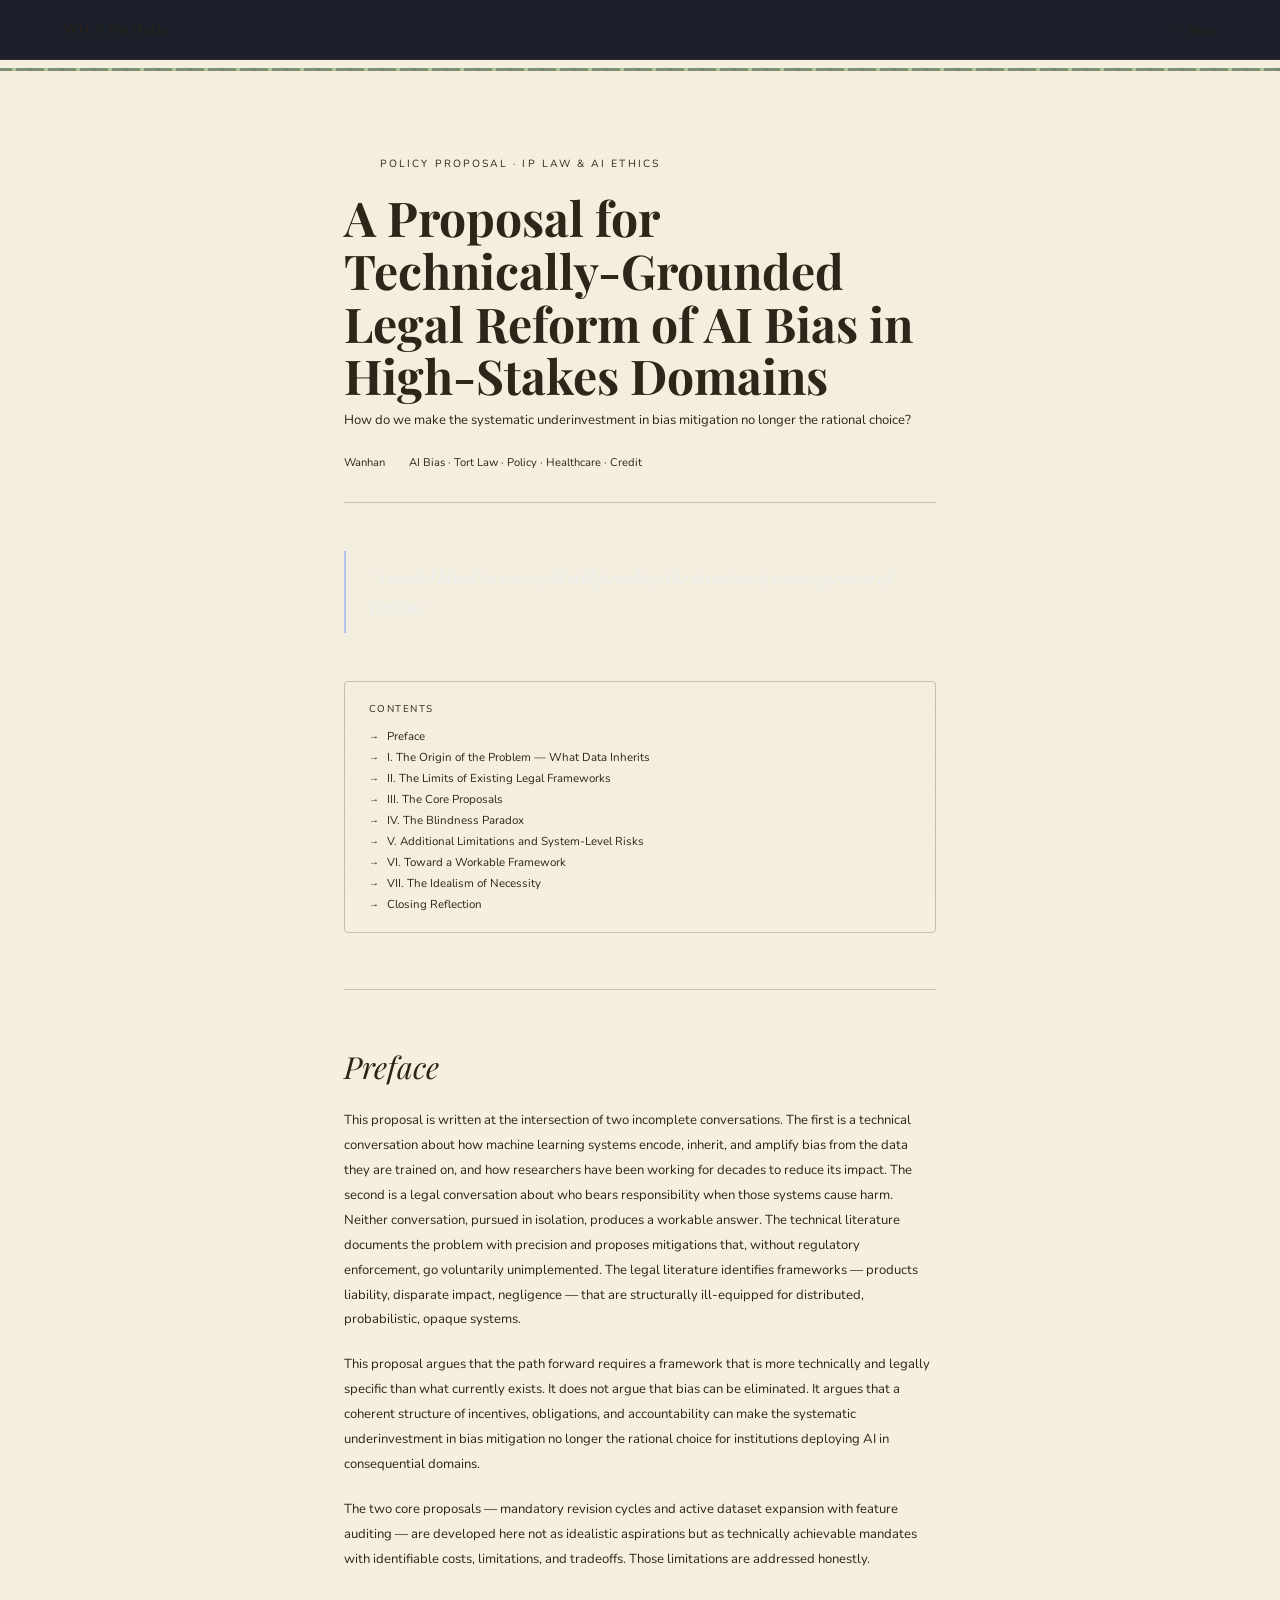
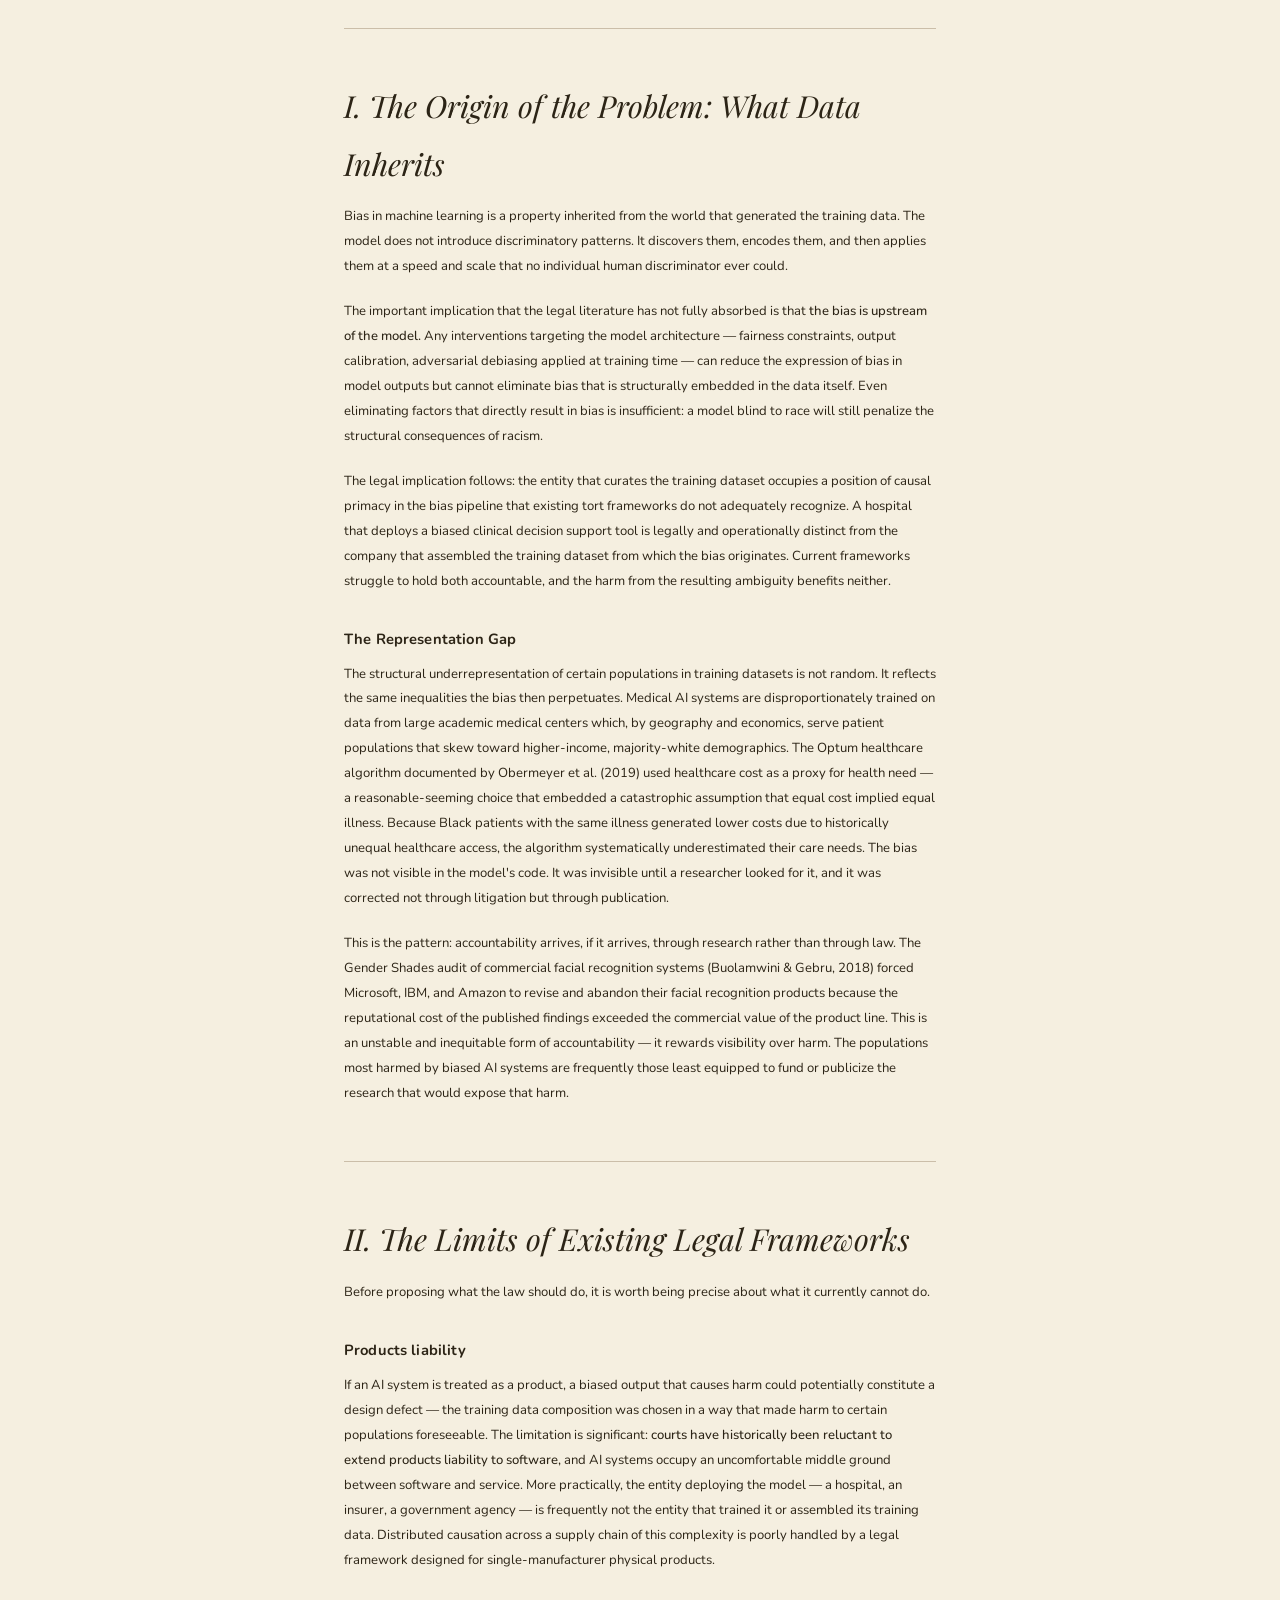
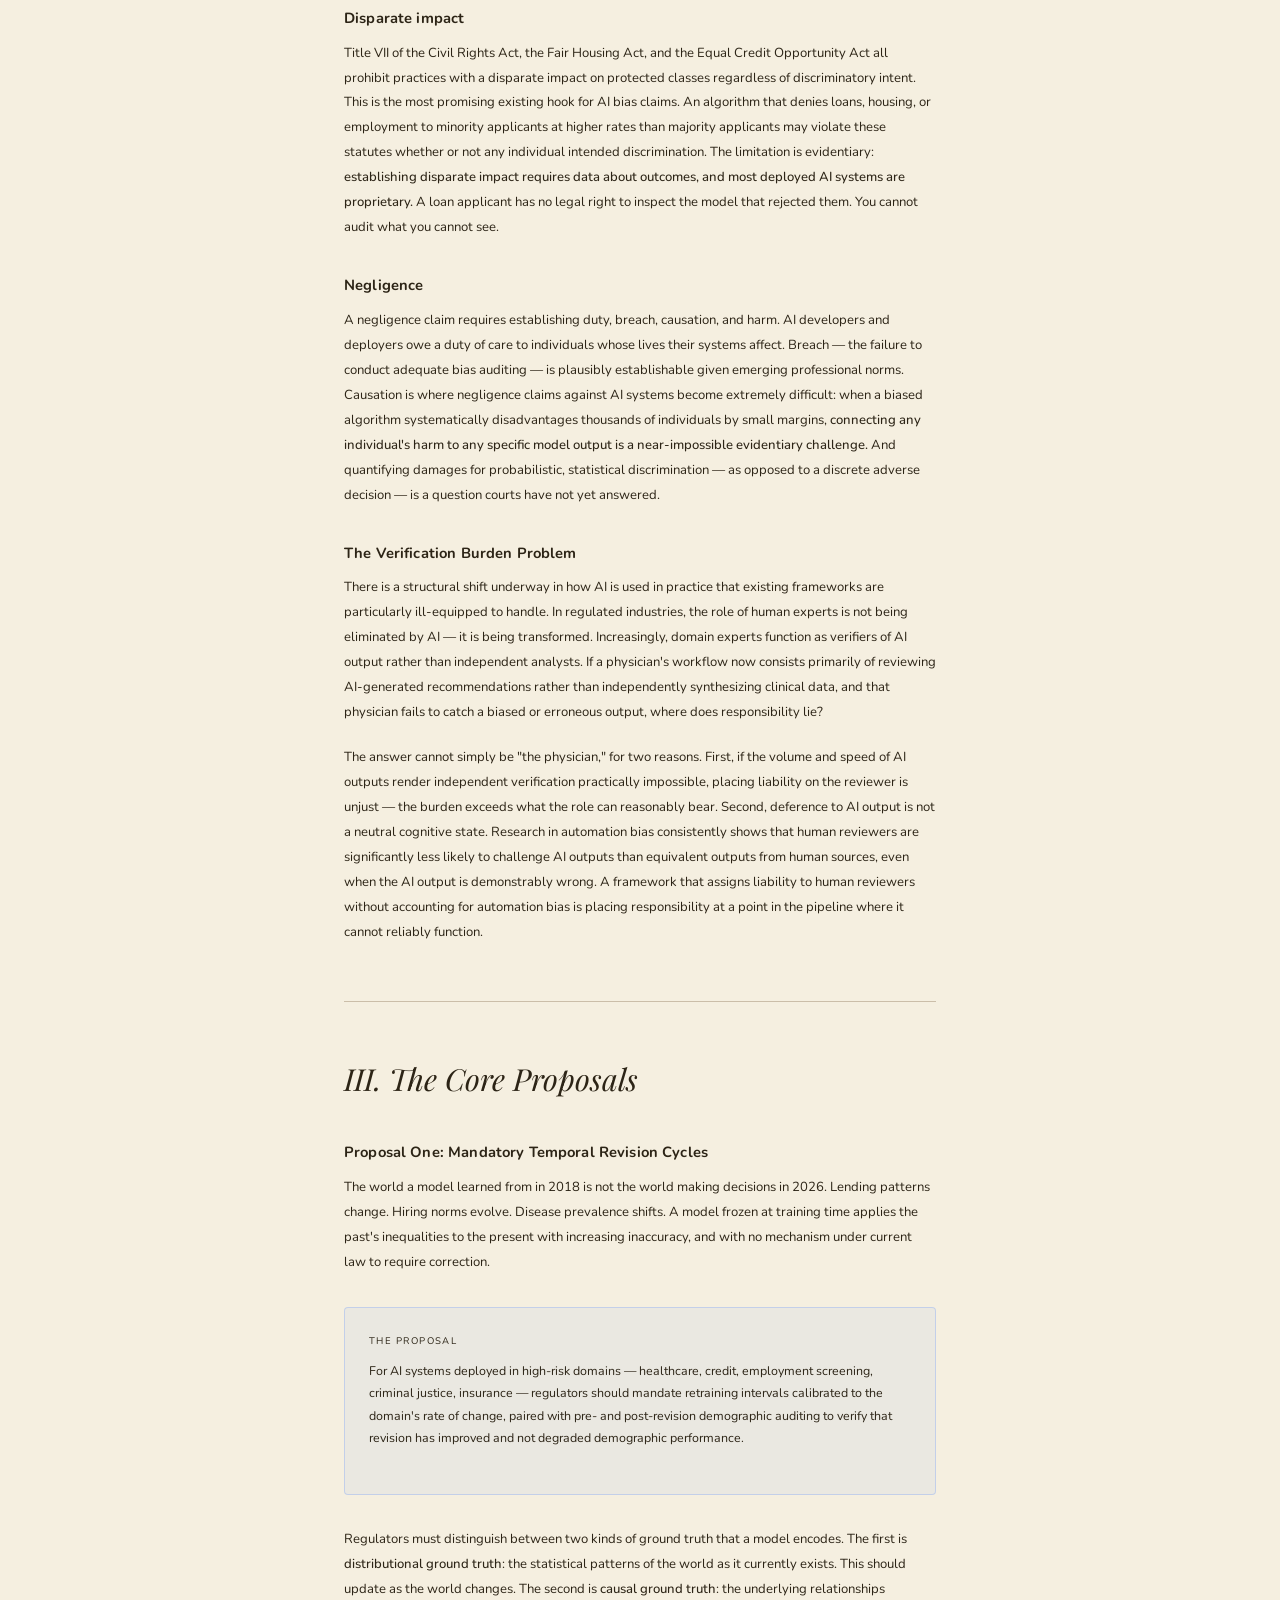
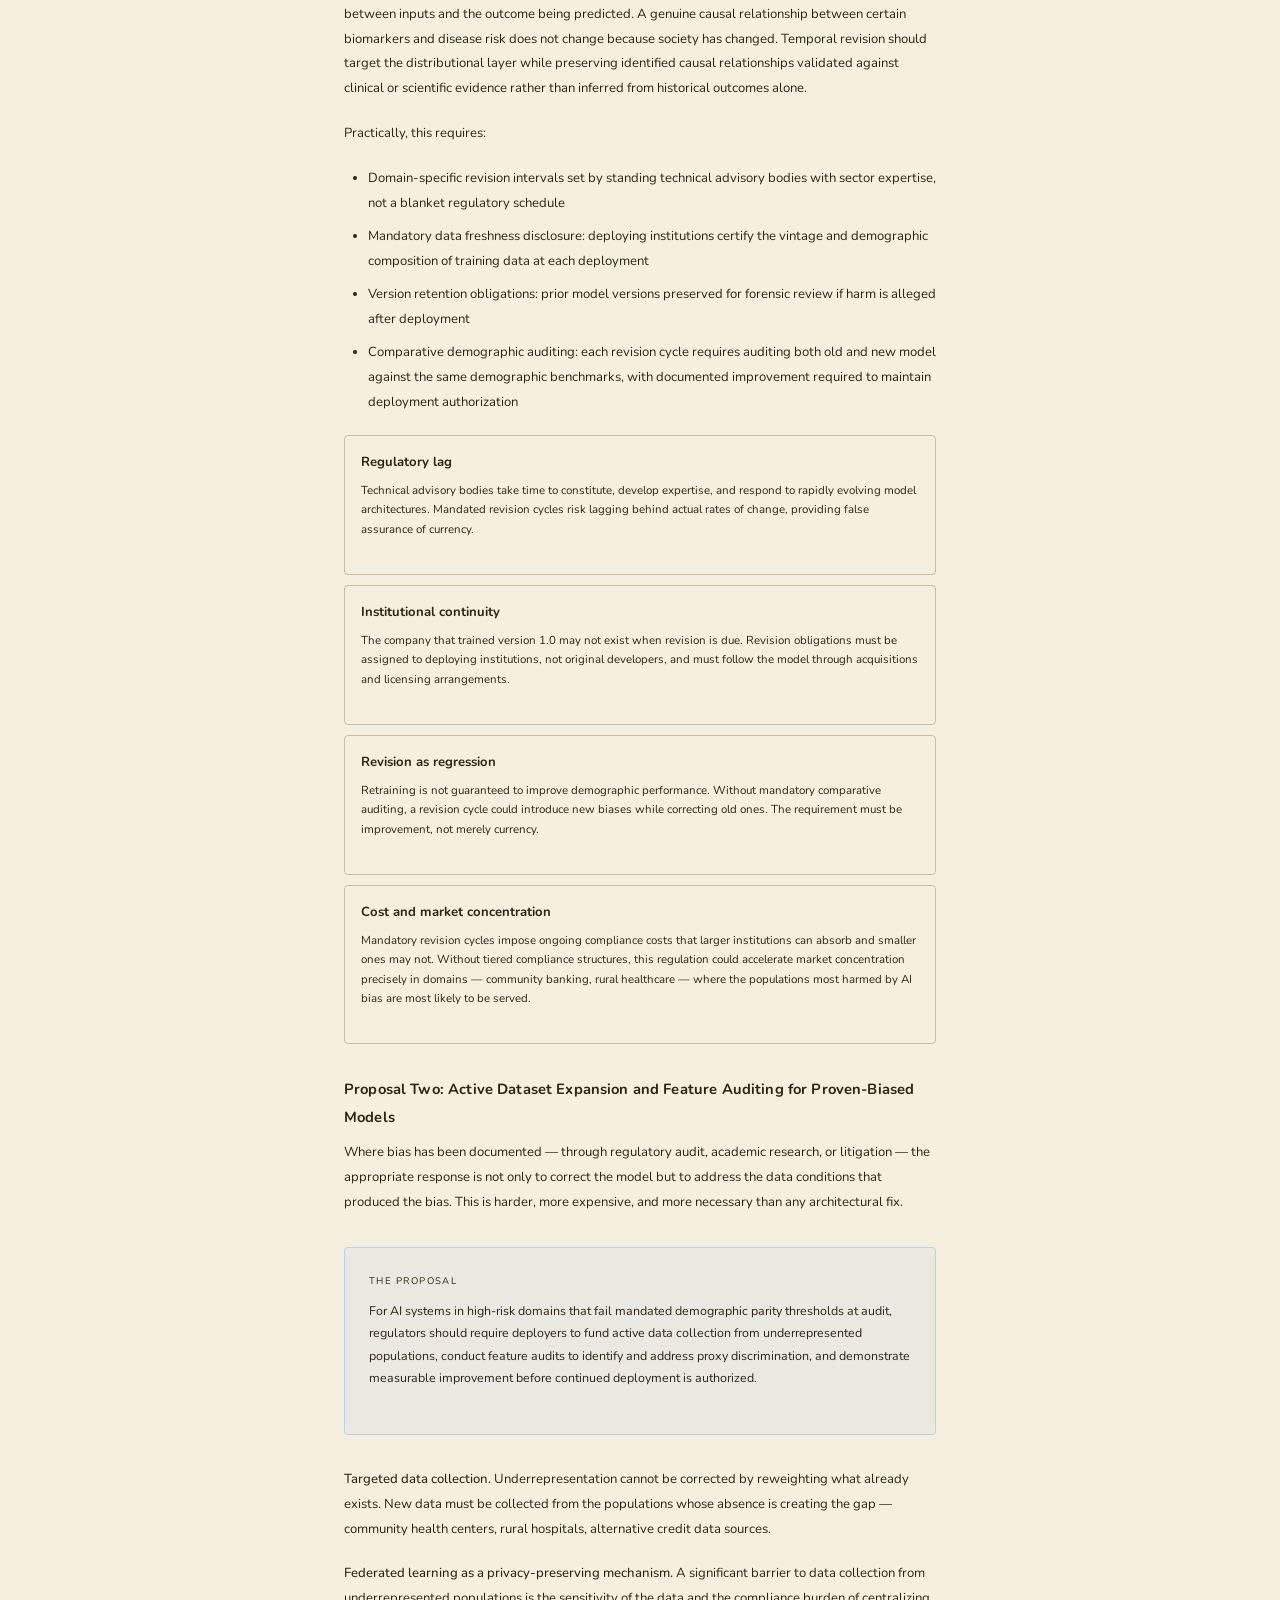
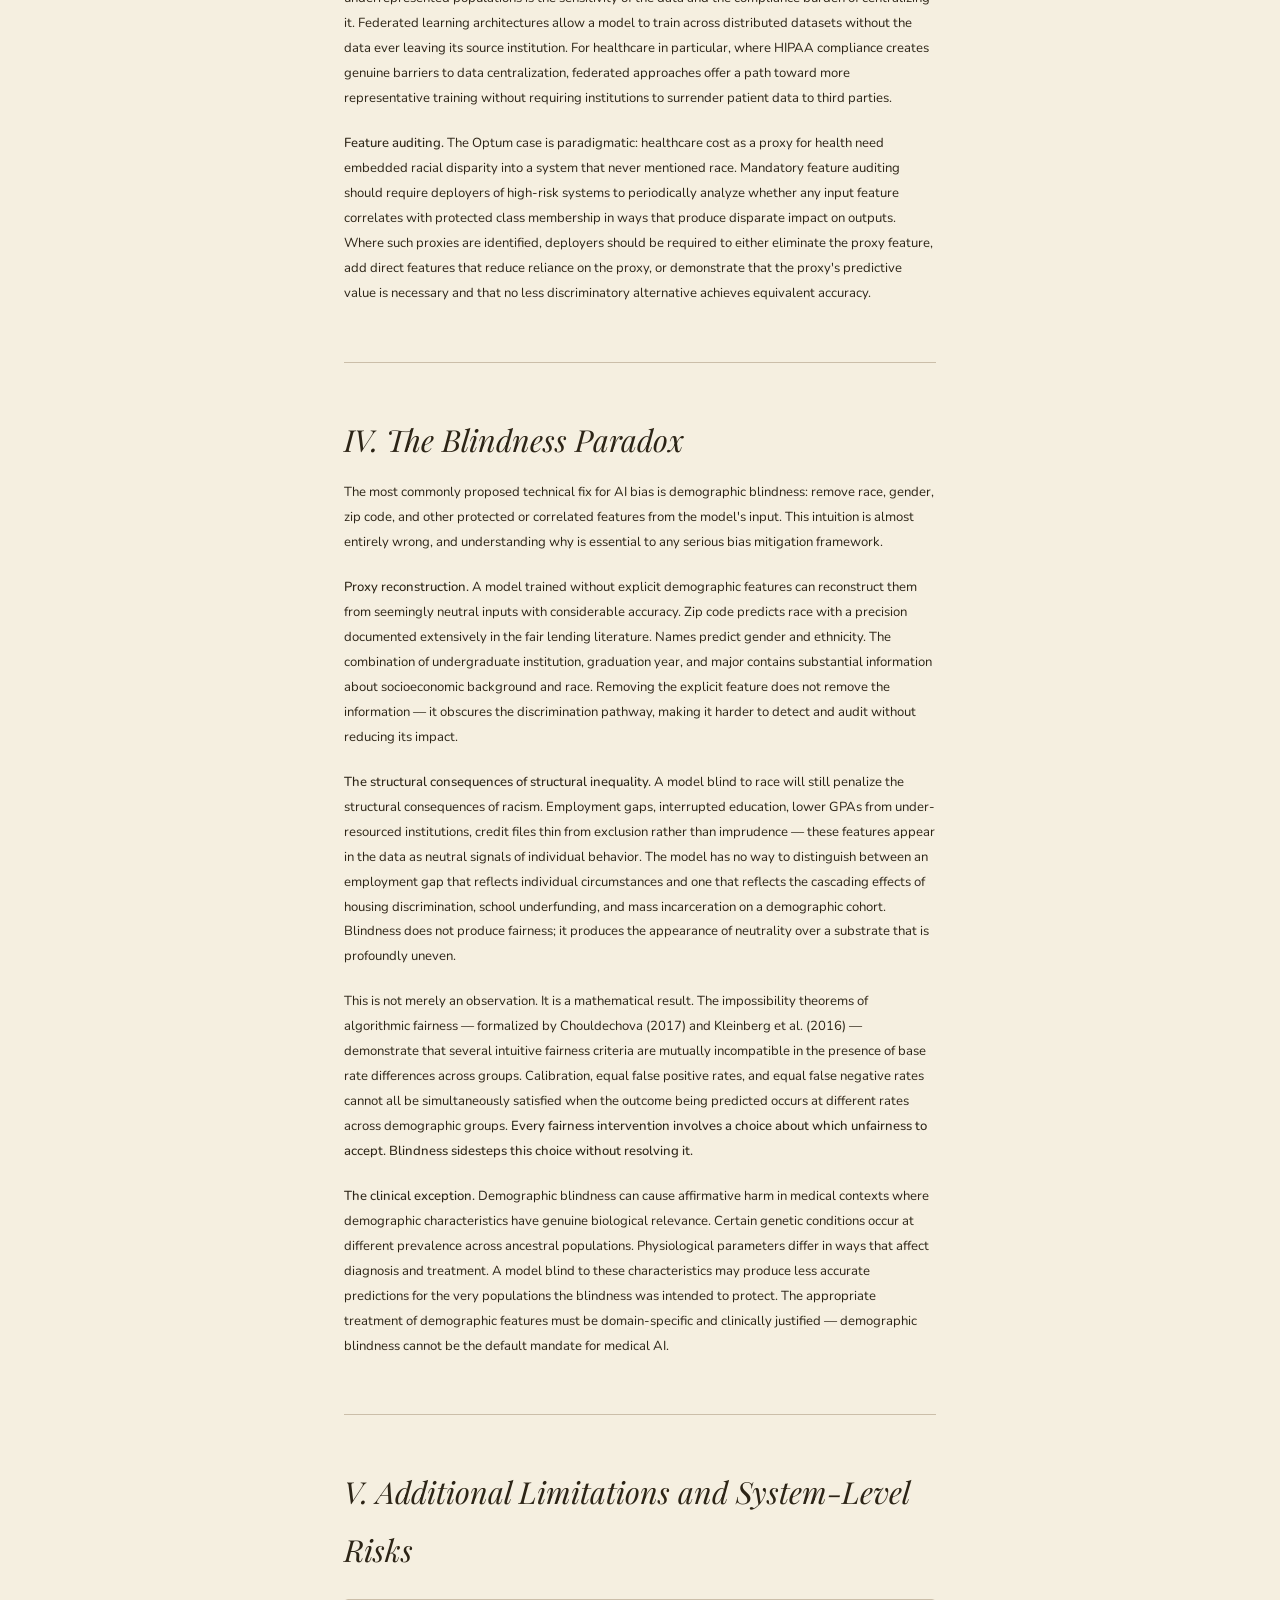
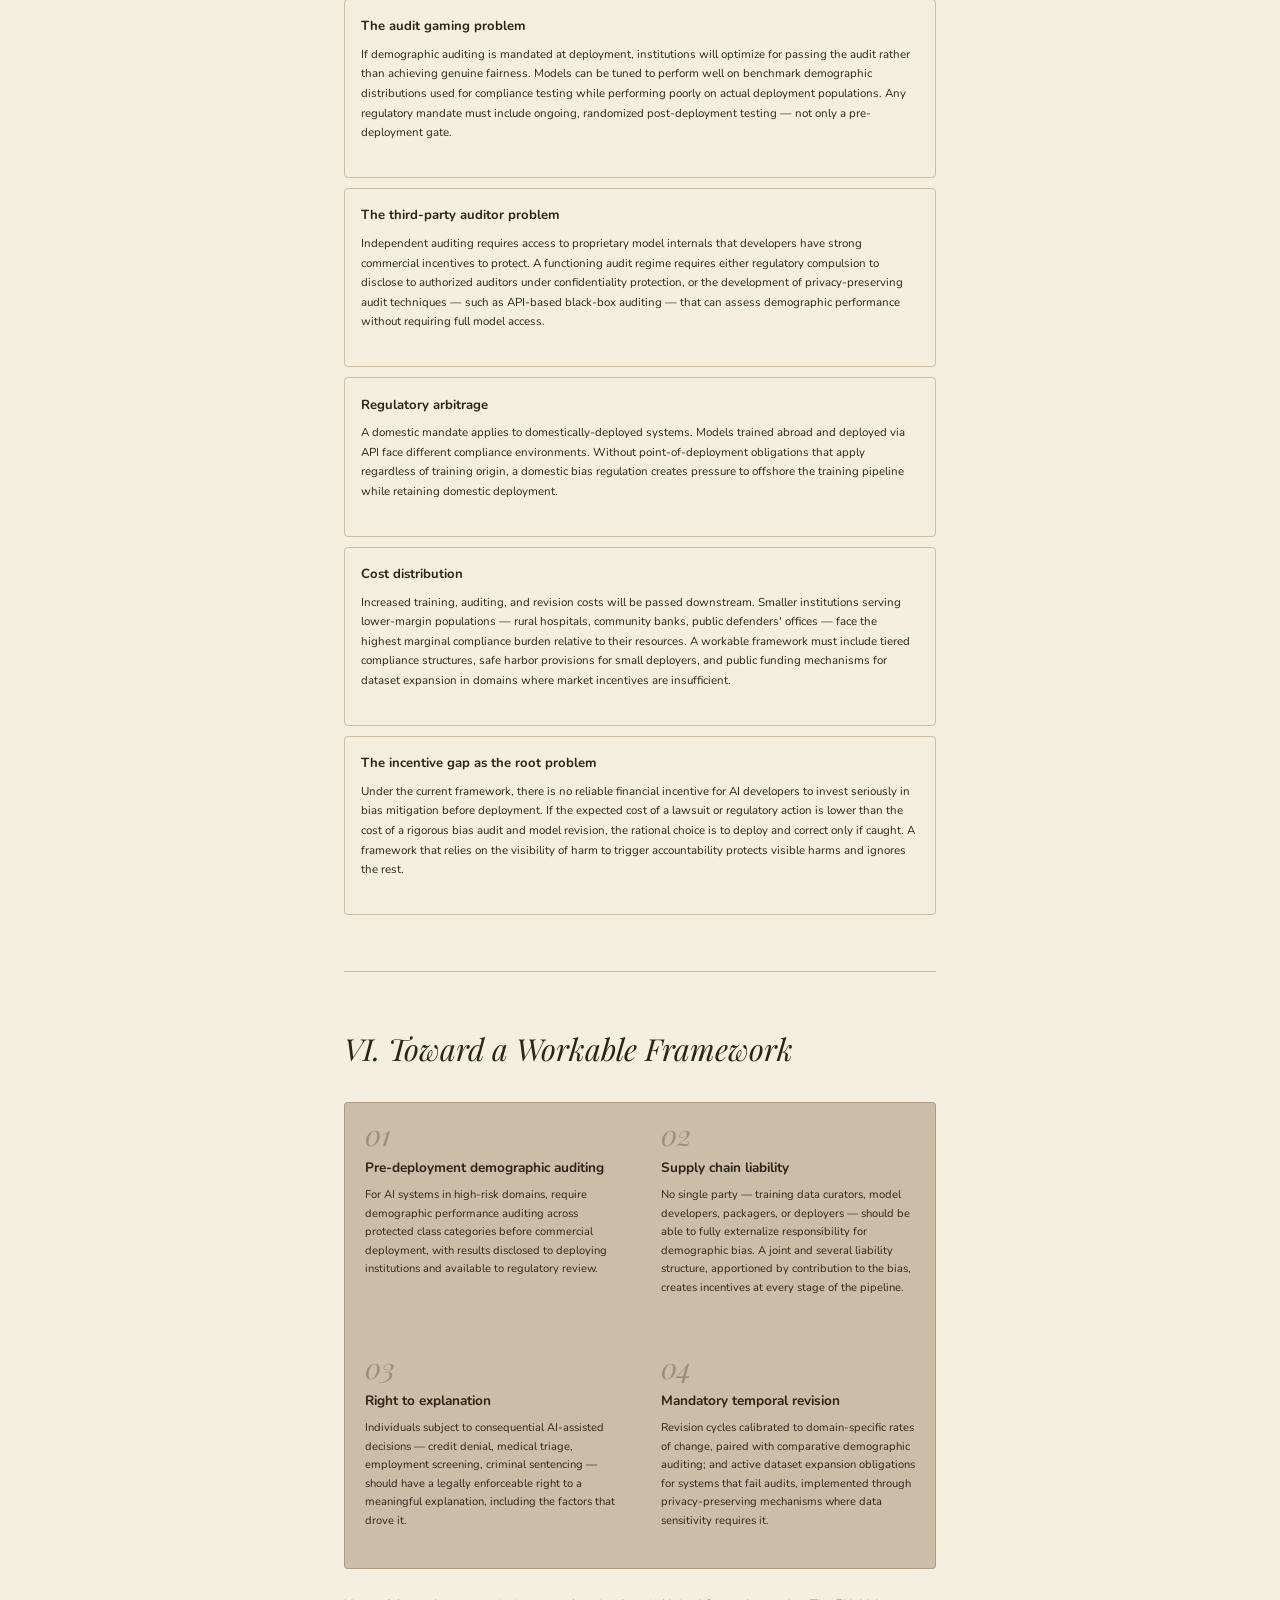
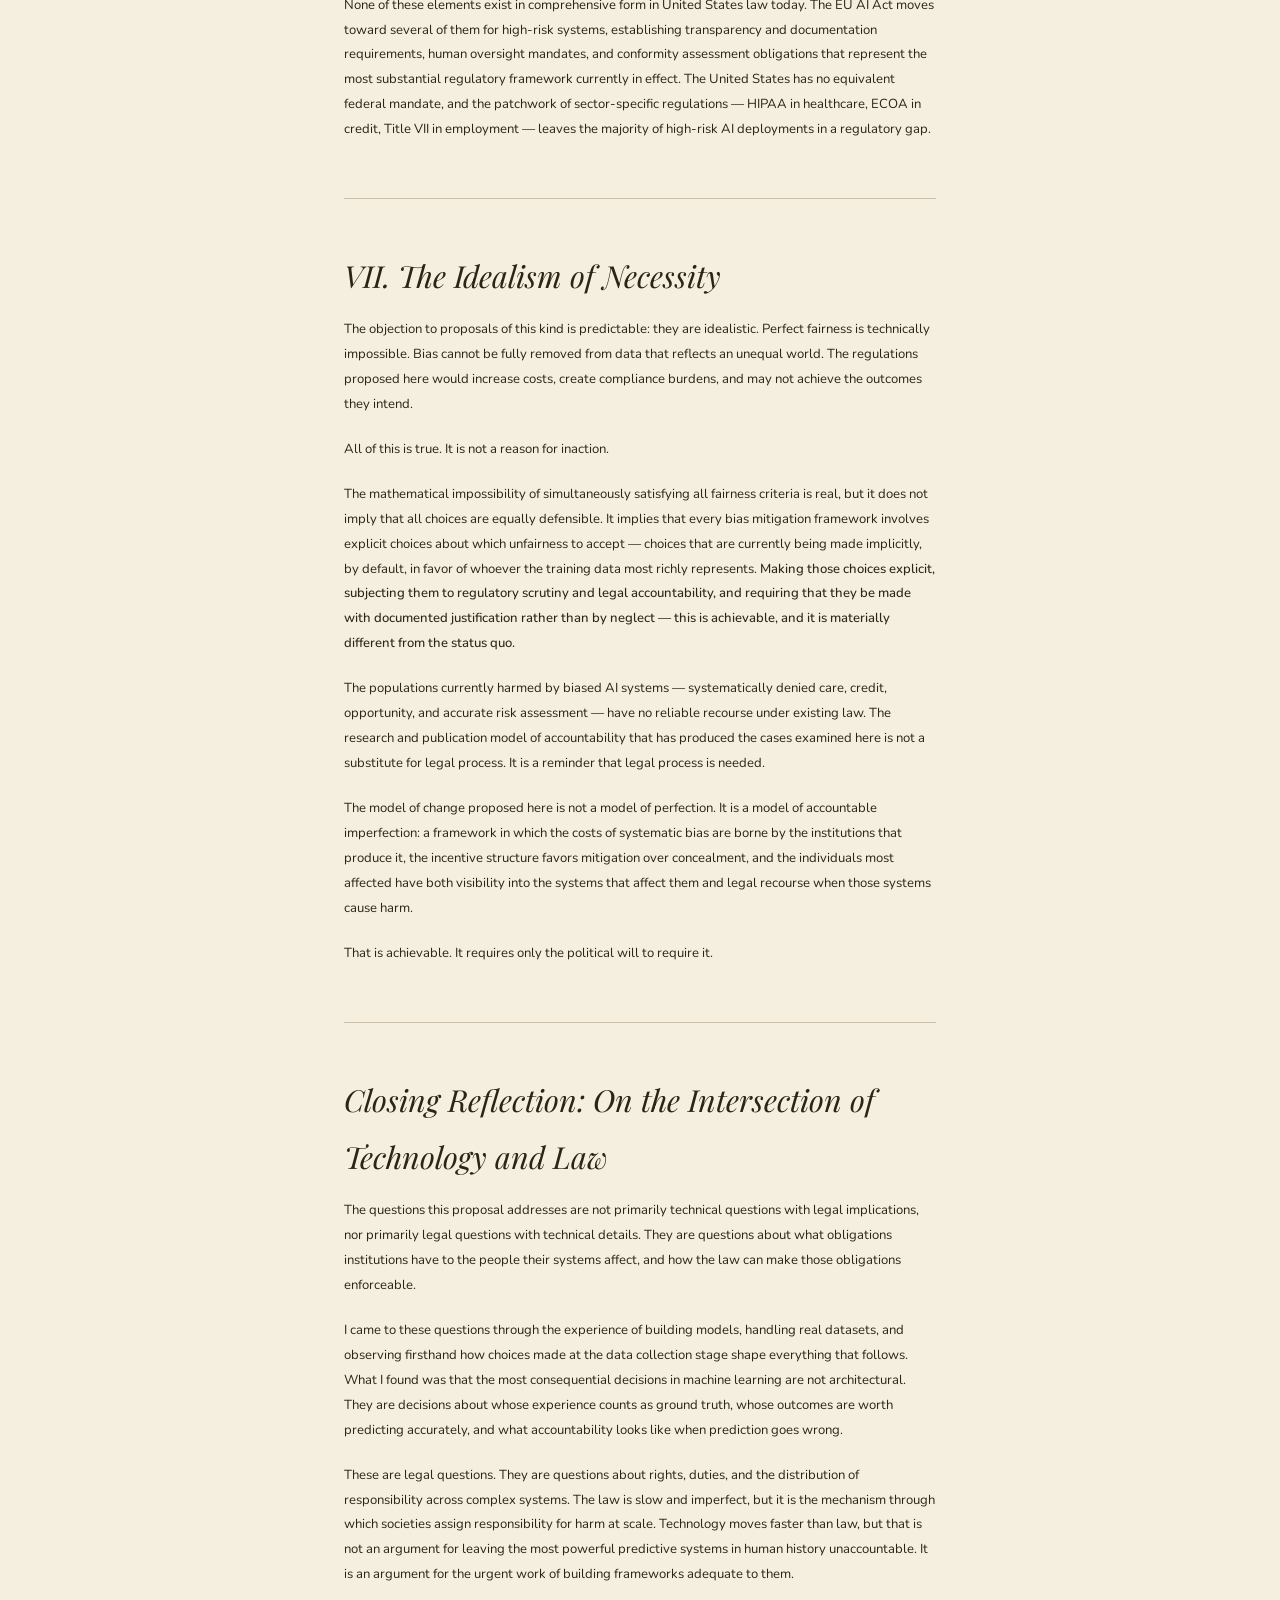
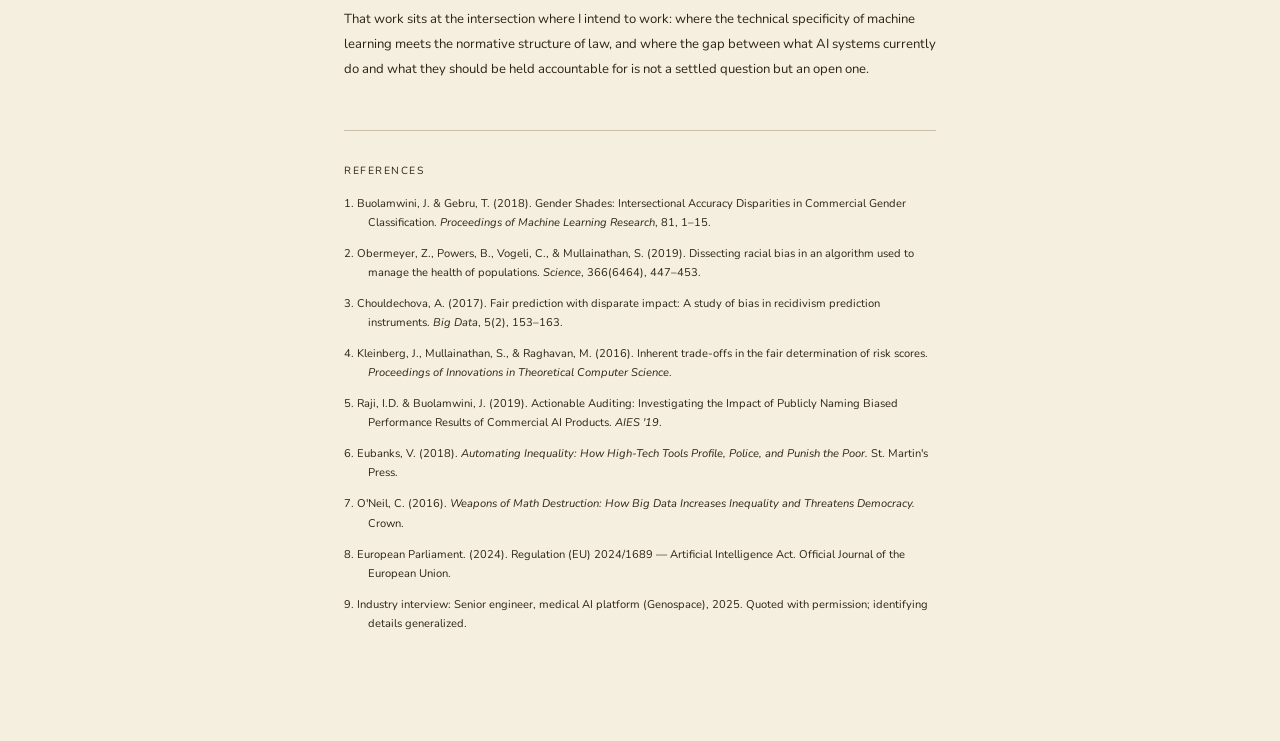
==== writing/a-model-of-change.html @ c3f12166 "Deploy portfolio to GitHub Pages Co-Authored-By: Claude Sonnet 4.6 <noreply@anthropic.com>" ====
<!DOCTYPE html>
<html lang="en">
<head>
  <meta charset="UTF-8">
  <meta name="viewport" content="width=device-width, initial-scale=1.0">
  <title>AI Bias — Legal Reform Proposal // Wanhan</title>
  <link rel="preconnect" href="https://fonts.googleapis.com">
  <link rel="preconnect" href="https://fonts.gstatic.com" crossorigin>
  <link href="https://fonts.googleapis.com/css2?family=DM+Serif+Display:ital@0;1&family=IBM+Plex+Mono:wght@300;400;500&family=Manrope:wght@400;500;600;700&display=swap" rel="stylesheet">
  <link rel="stylesheet" href="../css/tokens.css">
  <link rel="stylesheet" href="../css/base.css">
  <style>
    body { padding-top: 60px; }

    .writing-nav {
      position: fixed; top: 0; left: 0; right: 0; height: 60px;
      display: flex; align-items: center; justify-content: space-between;
      padding: 0 var(--gutter);
      background: rgba(8,14,26,0.92); backdrop-filter: blur(20px);
      border-bottom: 1px solid var(--border); z-index: 100;
    }
    .writing-nav a {
      font-family: var(--mono); font-size: 0.72rem; color: var(--text-muted);
      text-decoration: none; letter-spacing: 0.08em; transition: color 0.2s;
    }
    .writing-nav a:hover { color: var(--blue-bright); }
    .writing-nav-logo {
      font-family: var(--mono); font-size: 0.8rem;
      color: var(--blue-bright); letter-spacing: 0.1em;
    }

    .article {
      max-width: 720px; margin: 0 auto;
      padding: clamp(3rem, 8vw, 6rem) var(--gutter);
    }

    .article-eyebrow {
      font-family: var(--mono); font-size: 0.65rem; letter-spacing: 0.2em;
      text-transform: uppercase; color: var(--blue-bright); margin-bottom: 1.25rem;
      display: flex; align-items: center; gap: 0.75rem;
    }
    .article-eyebrow::before { content: ''; width: 24px; height: 1px; background: var(--blue-bright); }

    .article-title {
      font-family: var(--serif); font-size: clamp(1.8rem, 4.5vw, 3rem);
      line-height: 1.1; color: var(--text); margin-bottom: 0.5rem;
    }
    .article-subtitle {
      font-family: var(--mono); font-size: 0.82rem;
      color: var(--text-muted); margin-bottom: 1.5rem; line-height: 1.6;
    }
    .article-meta {
      font-family: var(--mono); font-size: 0.7rem; color: var(--text-dim);
      margin-bottom: 3rem; padding-bottom: 2rem;
      border-bottom: 1px solid var(--border);
      display: flex; gap: 1.5rem; flex-wrap: wrap;
    }

    /* Epigraph */
    .epigraph {
      border-left: 2px solid rgba(77,133,255,0.4);
      padding: 0.75rem 1.5rem; margin: 0 0 3rem;
    }
    .epigraph p {
      font-family: var(--serif); font-style: italic;
      font-size: 1.1rem; line-height: 1.65;
      color: rgba(232,237,245,0.7); margin: 0;
    }

    /* TOC */
    .toc {
      background: var(--navy2); border: 1px solid var(--border);
      border-radius: 4px; padding: 1.25rem 1.5rem; margin-bottom: 3rem;
    }
    .toc-title {
      font-family: var(--mono); font-size: 0.62rem; letter-spacing: 0.15em;
      text-transform: uppercase; color: var(--text-dim); margin-bottom: 0.75rem;
    }
    .toc-list { list-style: none; display: flex; flex-direction: column; gap: 5px; }
    .toc-list a {
      font-family: var(--mono); font-size: 0.72rem; color: var(--text-muted);
      text-decoration: none; transition: color 0.15s;
      display: flex; align-items: baseline; gap: 0.5rem;
    }
    .toc-list a::before { content: '→'; color: var(--blue-bright); font-size: 10px; flex-shrink: 0; }
    .toc-list a:hover { color: var(--blue-bright); }

    /* Proposal box */
    .proposal-box {
      background: rgba(77,133,255,0.06); border: 1px solid rgba(77,133,255,0.25);
      border-radius: 4px; padding: 1.5rem; margin: 2rem 0;
    }
    .proposal-box-label {
      font-family: var(--mono); font-size: 0.6rem; letter-spacing: 0.15em;
      text-transform: uppercase; color: var(--blue-bright); margin-bottom: 0.6rem;
    }
    .proposal-box-text {
      font-family: var(--mono); font-size: 0.78rem;
      color: var(--text-muted); line-height: 1.8; margin: 0;
    }

    /* Case study box */
    .case-box {
      background: var(--navy2); border: 1px solid var(--border);
      border-left: 3px solid; border-radius: 0 4px 4px 0;
      padding: 1.25rem 1.5rem; margin: 1.75rem 0;
    }
    .case-box-label {
      font-family: var(--mono); font-size: 0.6rem; letter-spacing: 0.12em;
      text-transform: uppercase; margin-bottom: 0.4rem; font-weight: 500;
    }
    .case-box-title {
      font-family: var(--sans); font-size: 0.95rem; font-weight: 700;
      color: var(--text); margin-bottom: 0.5rem;
    }
    .case-box-body {
      font-family: var(--mono); font-size: 0.73rem;
      color: var(--text-muted); line-height: 1.75; margin: 0;
    }

    /* Limitation list */
    .limitation-list {
      display: flex; flex-direction: column; gap: 10px; margin: 1.25rem 0;
    }
    .limitation-item {
      background: var(--navy2); border: 1px solid var(--border);
      border-radius: 4px; padding: 0.9rem 1rem;
    }
    .limitation-title {
      font-family: var(--sans); font-size: 0.82rem; font-weight: 700;
      color: var(--text); margin-bottom: 0.35rem;
    }
    .limitation-body {
      font-family: var(--mono); font-size: 0.72rem;
      color: var(--text-muted); line-height: 1.7; margin: 0;
    }

    /* Framework summary */
    .framework-grid {
      display: grid; grid-template-columns: 1fr 1fr;
      gap: 1px; background: var(--border);
      border: 1px solid var(--border); border-radius: 4px;
      overflow: hidden; margin: 1.5rem 0;
    }
    .framework-cell {
      background: var(--navy2); padding: 1.1rem 1.25rem;
    }
    .framework-num {
      font-family: var(--serif); font-size: 1.8rem; font-style: italic;
      color: var(--blue-bright); opacity: 0.3; line-height: 1; margin-bottom: 0.35rem;
    }
    .framework-title {
      font-family: var(--sans); font-size: 0.85rem; font-weight: 700;
      color: var(--text); margin-bottom: 0.35rem;
    }
    .framework-body {
      font-family: var(--mono); font-size: 0.7rem;
      color: var(--text-muted); line-height: 1.65; margin: 0;
    }

    /* Prose */
    .prose { font-family: var(--mono); font-size: 0.82rem; line-height: 1.9; color: var(--text-muted); }
    .prose p { margin-bottom: 1.25rem; }
    .prose b, .prose strong { color: var(--text); font-weight: 500; }

    .prose h2 {
      font-family: var(--serif); font-size: clamp(1.3rem, 2.8vw, 1.9rem);
      font-weight: 400; font-style: italic; color: var(--text);
      margin: 3.5rem 0 0.75rem; padding-top: 3rem;
      border-top: 1px solid var(--border);
    }
    .prose h3 {
      font-family: var(--sans); font-size: 0.92rem; font-weight: 700;
      color: var(--blue-bright); margin: 2rem 0 0.5rem; letter-spacing: 0.01em;
    }
    .prose ul, .prose ol { padding-left: 1.5rem; margin-bottom: 1.25rem; }
    .prose li { margin-bottom: 0.5rem; }
    .prose a {
      color: var(--blue-bright); text-decoration: none;
      border-bottom: 1px solid rgba(77,133,255,0.3); transition: border-color 0.2s;
    }
    .prose a:hover { border-color: var(--blue-bright); }

    /* Citations */
    .citations {
      margin-top: 3rem; padding-top: 2rem;
      border-top: 1px solid var(--border);
    }
    .citations-title {
      font-family: var(--mono); font-size: 0.65rem; letter-spacing: 0.15em;
      text-transform: uppercase; color: var(--text-dim); margin-bottom: 1rem;
    }
    .citation {
      font-family: var(--mono); font-size: 0.7rem; color: var(--text-dim);
      line-height: 1.7; margin-bottom: 0.75rem;
      padding-left: 1.5rem; text-indent: -1.5rem;
    }
    .citation a { color: var(--blue-bright); text-decoration: none; }

    @media (max-width: 600px) {
      .framework-grid { grid-template-columns: 1fr; }
    }
  </style>
</head>
<body>

<nav class="writing-nav">
  <span class="writing-nav-logo">WH // Portfolio</span>
  <a href="../index.html">← Back</a>
</nav>

<article class="article">

  <div class="article-eyebrow">Policy Proposal · IP Law &amp; AI Ethics</div>
  <h1 class="article-title">A Proposal for Technically-Grounded Legal Reform of AI Bias in High-Stakes Domains</h1>
  <p class="article-subtitle">How do we make the systematic underinvestment in bias mitigation no longer the rational choice?</p>
  <div class="article-meta">
    <span>Wanhan</span>
    <span>AI Bias · Tort Law · Policy · Healthcare · Credit</span>
  </div>

  <div class="epigraph">
    <p>"A model blind to race will still penalize the structural consequences of racism."</p>
  </div>

  <div class="toc">
    <div class="toc-title">Contents</div>
    <ul class="toc-list">
      <li><a href="#preface">Preface</a></li>
      <li><a href="#origin">I. The Origin of the Problem — What Data Inherits</a></li>
      <li><a href="#limits">II. The Limits of Existing Legal Frameworks</a></li>
      <li><a href="#proposals">III. The Core Proposals</a></li>
      <li><a href="#blindness">IV. The Blindness Paradox</a></li>
      <li><a href="#limitations">V. Additional Limitations and System-Level Risks</a></li>
      <li><a href="#framework">VI. Toward a Workable Framework</a></li>
      <li><a href="#idealism">VII. The Idealism of Necessity</a></li>
      <li><a href="#closing">Closing Reflection</a></li>
    </ul>
  </div>

  <div class="prose">

    <h2 id="preface">Preface</h2>

    <p>This proposal is written at the intersection of two incomplete conversations. The first is a technical conversation about how machine learning systems encode, inherit, and amplify bias from the data they are trained on, and how researchers have been working for decades to reduce its impact. The second is a legal conversation about who bears responsibility when those systems cause harm. Neither conversation, pursued in isolation, produces a workable answer. The technical literature documents the problem with precision and proposes mitigations that, without regulatory enforcement, go voluntarily unimplemented. The legal literature identifies frameworks — products liability, disparate impact, negligence — that are structurally ill-equipped for distributed, probabilistic, opaque systems.</p>

    <p>This proposal argues that the path forward requires a framework that is more technically and legally specific than what currently exists. It does not argue that bias can be eliminated. It argues that a coherent structure of incentives, obligations, and accountability can make the systematic underinvestment in bias mitigation no longer the rational choice for institutions deploying AI in consequential domains.</p>

    <p>The two core proposals — mandatory revision cycles and active dataset expansion with feature auditing — are developed here not as idealistic aspirations but as technically achievable mandates with identifiable costs, limitations, and tradeoffs. Those limitations are addressed honestly.</p>

    <h2 id="origin">I. The Origin of the Problem: What Data Inherits</h2>

    <p>Bias in machine learning is a property inherited from the world that generated the training data. The model does not introduce discriminatory patterns. It discovers them, encodes them, and then applies them at a speed and scale that no individual human discriminator ever could.</p>

    <p>The important implication that the legal literature has not fully absorbed is that <strong>the bias is upstream of the model.</strong> Any interventions targeting the model architecture — fairness constraints, output calibration, adversarial debiasing applied at training time — can reduce the expression of bias in model outputs but cannot eliminate bias that is structurally embedded in the data itself. Even eliminating factors that directly result in bias is insufficient: a model blind to race will still penalize the structural consequences of racism.</p>

    <p>The legal implication follows: the entity that curates the training dataset occupies a position of causal primacy in the bias pipeline that existing tort frameworks do not adequately recognize. A hospital that deploys a biased clinical decision support tool is legally and operationally distinct from the company that assembled the training dataset from which the bias originates. Current frameworks struggle to hold both accountable, and the harm from the resulting ambiguity benefits neither.</p>

    <h3>The Representation Gap</h3>

    <p>The structural underrepresentation of certain populations in training datasets is not random. It reflects the same inequalities the bias then perpetuates. Medical AI systems are disproportionately trained on data from large academic medical centers which, by geography and economics, serve patient populations that skew toward higher-income, majority-white demographics. The Optum healthcare algorithm documented by Obermeyer et al. (2019) used healthcare cost as a proxy for health need — a reasonable-seeming choice that embedded a catastrophic assumption that equal cost implied equal illness. Because Black patients with the same illness generated lower costs due to historically unequal healthcare access, the algorithm systematically underestimated their care needs. The bias was not visible in the model's code. It was invisible until a researcher looked for it, and it was corrected not through litigation but through publication.</p>

    <p>This is the pattern: accountability arrives, if it arrives, through research rather than through law. The Gender Shades audit of commercial facial recognition systems (Buolamwini &amp; Gebru, 2018) forced Microsoft, IBM, and Amazon to revise and abandon their facial recognition products because the reputational cost of the published findings exceeded the commercial value of the product line. This is an unstable and inequitable form of accountability — it rewards visibility over harm. The populations most harmed by biased AI systems are frequently those least equipped to fund or publicize the research that would expose that harm.</p>

    <h2 id="limits">II. The Limits of Existing Legal Frameworks</h2>

    <p>Before proposing what the law should do, it is worth being precise about what it currently cannot do.</p>

    <h3>Products liability</h3>
    <p>If an AI system is treated as a product, a biased output that causes harm could potentially constitute a design defect — the training data composition was chosen in a way that made harm to certain populations foreseeable. The limitation is significant: <strong>courts have historically been reluctant to extend products liability to software,</strong> and AI systems occupy an uncomfortable middle ground between software and service. More practically, the entity deploying the model — a hospital, an insurer, a government agency — is frequently not the entity that trained it or assembled its training data. Distributed causation across a supply chain of this complexity is poorly handled by a legal framework designed for single-manufacturer physical products.</p>

    <h3>Disparate impact</h3>
    <p>Title VII of the Civil Rights Act, the Fair Housing Act, and the Equal Credit Opportunity Act all prohibit practices with a disparate impact on protected classes regardless of discriminatory intent. This is the most promising existing hook for AI bias claims. An algorithm that denies loans, housing, or employment to minority applicants at higher rates than majority applicants may violate these statutes whether or not any individual intended discrimination. The limitation is evidentiary: <strong>establishing disparate impact requires data about outcomes, and most deployed AI systems are proprietary.</strong> A loan applicant has no legal right to inspect the model that rejected them. You cannot audit what you cannot see.</p>

    <h3>Negligence</h3>
    <p>A negligence claim requires establishing duty, breach, causation, and harm. AI developers and deployers owe a duty of care to individuals whose lives their systems affect. Breach — the failure to conduct adequate bias auditing — is plausibly establishable given emerging professional norms. Causation is where negligence claims against AI systems become extremely difficult: when a biased algorithm systematically disadvantages thousands of individuals by small margins, <strong>connecting any individual's harm to any specific model output is a near-impossible evidentiary challenge.</strong> And quantifying damages for probabilistic, statistical discrimination — as opposed to a discrete adverse decision — is a question courts have not yet answered.</p>

    <h3>The Verification Burden Problem</h3>
    <p>There is a structural shift underway in how AI is used in practice that existing frameworks are particularly ill-equipped to handle. In regulated industries, the role of human experts is not being eliminated by AI — it is being transformed. Increasingly, domain experts function as verifiers of AI output rather than independent analysts. If a physician's workflow now consists primarily of reviewing AI-generated recommendations rather than independently synthesizing clinical data, and that physician fails to catch a biased or erroneous output, where does responsibility lie?</p>

    <p>The answer cannot simply be "the physician," for two reasons. First, if the volume and speed of AI outputs render independent verification practically impossible, placing liability on the reviewer is unjust — the burden exceeds what the role can reasonably bear. Second, deference to AI output is not a neutral cognitive state. Research in automation bias consistently shows that human reviewers are significantly less likely to challenge AI outputs than equivalent outputs from human sources, even when the AI output is demonstrably wrong. A framework that assigns liability to human reviewers without accounting for automation bias is placing responsibility at a point in the pipeline where it cannot reliably function.</p>

    <h2 id="proposals">III. The Core Proposals</h2>

    <h3>Proposal One: Mandatory Temporal Revision Cycles</h3>

    <p>The world a model learned from in 2018 is not the world making decisions in 2026. Lending patterns change. Hiring norms evolve. Disease prevalence shifts. A model frozen at training time applies the past's inequalities to the present with increasing inaccuracy, and with no mechanism under current law to require correction.</p>

    <div class="proposal-box">
      <div class="proposal-box-label">The proposal</div>
      <p class="proposal-box-text">For AI systems deployed in high-risk domains — healthcare, credit, employment screening, criminal justice, insurance — regulators should mandate retraining intervals calibrated to the domain's rate of change, paired with pre- and post-revision demographic auditing to verify that revision has improved and not degraded demographic performance.</p>
    </div>

    <p>Regulators must distinguish between two kinds of ground truth that a model encodes. The first is <strong>distributional ground truth</strong>: the statistical patterns of the world as it currently exists. This should update as the world changes. The second is <strong>causal ground truth</strong>: the underlying relationships between inputs and the outcome being predicted. A genuine causal relationship between certain biomarkers and disease risk does not change because society has changed. Temporal revision should target the distributional layer while preserving identified causal relationships validated against clinical or scientific evidence rather than inferred from historical outcomes alone.</p>

    <p>Practically, this requires:</p>
    <ul>
      <li>Domain-specific revision intervals set by standing technical advisory bodies with sector expertise, not a blanket regulatory schedule</li>
      <li>Mandatory data freshness disclosure: deploying institutions certify the vintage and demographic composition of training data at each deployment</li>
      <li>Version retention obligations: prior model versions preserved for forensic review if harm is alleged after deployment</li>
      <li>Comparative demographic auditing: each revision cycle requires auditing both old and new model against the same demographic benchmarks, with documented improvement required to maintain deployment authorization</li>
    </ul>

    <div class="limitation-list">
      <div class="limitation-item">
        <div class="limitation-title">Regulatory lag</div>
        <p class="limitation-body">Technical advisory bodies take time to constitute, develop expertise, and respond to rapidly evolving model architectures. Mandated revision cycles risk lagging behind actual rates of change, providing false assurance of currency.</p>
      </div>
      <div class="limitation-item">
        <div class="limitation-title">Institutional continuity</div>
        <p class="limitation-body">The company that trained version 1.0 may not exist when revision is due. Revision obligations must be assigned to deploying institutions, not original developers, and must follow the model through acquisitions and licensing arrangements.</p>
      </div>
      <div class="limitation-item">
        <div class="limitation-title">Revision as regression</div>
        <p class="limitation-body">Retraining is not guaranteed to improve demographic performance. Without mandatory comparative auditing, a revision cycle could introduce new biases while correcting old ones. The requirement must be improvement, not merely currency.</p>
      </div>
      <div class="limitation-item">
        <div class="limitation-title">Cost and market concentration</div>
        <p class="limitation-body">Mandatory revision cycles impose ongoing compliance costs that larger institutions can absorb and smaller ones may not. Without tiered compliance structures, this regulation could accelerate market concentration precisely in domains — community banking, rural healthcare — where the populations most harmed by AI bias are most likely to be served.</p>
      </div>
    </div>

    <h3>Proposal Two: Active Dataset Expansion and Feature Auditing for Proven-Biased Models</h3>

    <p>Where bias has been documented — through regulatory audit, academic research, or litigation — the appropriate response is not only to correct the model but to address the data conditions that produced the bias. This is harder, more expensive, and more necessary than any architectural fix.</p>

    <div class="proposal-box">
      <div class="proposal-box-label">The proposal</div>
      <p class="proposal-box-text">For AI systems in high-risk domains that fail mandated demographic parity thresholds at audit, regulators should require deployers to fund active data collection from underrepresented populations, conduct feature audits to identify and address proxy discrimination, and demonstrate measurable improvement before continued deployment is authorized.</p>
    </div>

    <p><strong>Targeted data collection.</strong> Underrepresentation cannot be corrected by reweighting what already exists. New data must be collected from the populations whose absence is creating the gap — community health centers, rural hospitals, alternative credit data sources.</p>

    <p><strong>Federated learning as a privacy-preserving mechanism.</strong> A significant barrier to data collection from underrepresented populations is the sensitivity of the data and the compliance burden of centralizing it. Federated learning architectures allow a model to train across distributed datasets without the data ever leaving its source institution. For healthcare in particular, where HIPAA compliance creates genuine barriers to data centralization, federated approaches offer a path toward more representative training without requiring institutions to surrender patient data to third parties.</p>

    <p><strong>Feature auditing.</strong> The Optum case is paradigmatic: healthcare cost as a proxy for health need embedded racial disparity into a system that never mentioned race. Mandatory feature auditing should require deployers of high-risk systems to periodically analyze whether any input feature correlates with protected class membership in ways that produce disparate impact on outputs. Where such proxies are identified, deployers should be required to either eliminate the proxy feature, add direct features that reduce reliance on the proxy, or demonstrate that the proxy's predictive value is necessary and that no less discriminatory alternative achieves equivalent accuracy.</p>

    <h2 id="blindness">IV. The Blindness Paradox</h2>

    <p>The most commonly proposed technical fix for AI bias is demographic blindness: remove race, gender, zip code, and other protected or correlated features from the model's input. This intuition is almost entirely wrong, and understanding why is essential to any serious bias mitigation framework.</p>

    <p><strong>Proxy reconstruction.</strong> A model trained without explicit demographic features can reconstruct them from seemingly neutral inputs with considerable accuracy. Zip code predicts race with a precision documented extensively in the fair lending literature. Names predict gender and ethnicity. The combination of undergraduate institution, graduation year, and major contains substantial information about socioeconomic background and race. Removing the explicit feature does not remove the information — it obscures the discrimination pathway, making it harder to detect and audit without reducing its impact.</p>

    <p><strong>The structural consequences of structural inequality.</strong> A model blind to race will still penalize the structural consequences of racism. Employment gaps, interrupted education, lower GPAs from under-resourced institutions, credit files thin from exclusion rather than imprudence — these features appear in the data as neutral signals of individual behavior. The model has no way to distinguish between an employment gap that reflects individual circumstances and one that reflects the cascading effects of housing discrimination, school underfunding, and mass incarceration on a demographic cohort. Blindness does not produce fairness; it produces the appearance of neutrality over a substrate that is profoundly uneven.</p>

    <p>This is not merely an observation. It is a mathematical result. The impossibility theorems of algorithmic fairness — formalized by Chouldechova (2017) and Kleinberg et al. (2016) — demonstrate that several intuitive fairness criteria are mutually incompatible in the presence of base rate differences across groups. Calibration, equal false positive rates, and equal false negative rates cannot all be simultaneously satisfied when the outcome being predicted occurs at different rates across demographic groups. <strong>Every fairness intervention involves a choice about which unfairness to accept. Blindness sidesteps this choice without resolving it.</strong></p>

    <p><strong>The clinical exception.</strong> Demographic blindness can cause affirmative harm in medical contexts where demographic characteristics have genuine biological relevance. Certain genetic conditions occur at different prevalence across ancestral populations. Physiological parameters differ in ways that affect diagnosis and treatment. A model blind to these characteristics may produce less accurate predictions for the very populations the blindness was intended to protect. The appropriate treatment of demographic features must be domain-specific and clinically justified — demographic blindness cannot be the default mandate for medical AI.</p>

    <h2 id="limitations">V. Additional Limitations and System-Level Risks</h2>

    <div class="limitation-list">
      <div class="limitation-item">
        <div class="limitation-title">The audit gaming problem</div>
        <p class="limitation-body">If demographic auditing is mandated at deployment, institutions will optimize for passing the audit rather than achieving genuine fairness. Models can be tuned to perform well on benchmark demographic distributions used for compliance testing while performing poorly on actual deployment populations. Any regulatory mandate must include ongoing, randomized post-deployment testing — not only a pre-deployment gate.</p>
      </div>
      <div class="limitation-item">
        <div class="limitation-title">The third-party auditor problem</div>
        <p class="limitation-body">Independent auditing requires access to proprietary model internals that developers have strong commercial incentives to protect. A functioning audit regime requires either regulatory compulsion to disclose to authorized auditors under confidentiality protection, or the development of privacy-preserving audit techniques — such as API-based black-box auditing — that can assess demographic performance without requiring full model access.</p>
      </div>
      <div class="limitation-item">
        <div class="limitation-title">Regulatory arbitrage</div>
        <p class="limitation-body">A domestic mandate applies to domestically-deployed systems. Models trained abroad and deployed via API face different compliance environments. Without point-of-deployment obligations that apply regardless of training origin, a domestic bias regulation creates pressure to offshore the training pipeline while retaining domestic deployment.</p>
      </div>
      <div class="limitation-item">
        <div class="limitation-title">Cost distribution</div>
        <p class="limitation-body">Increased training, auditing, and revision costs will be passed downstream. Smaller institutions serving lower-margin populations — rural hospitals, community banks, public defenders' offices — face the highest marginal compliance burden relative to their resources. A workable framework must include tiered compliance structures, safe harbor provisions for small deployers, and public funding mechanisms for dataset expansion in domains where market incentives are insufficient.</p>
      </div>
      <div class="limitation-item">
        <div class="limitation-title">The incentive gap as the root problem</div>
        <p class="limitation-body">Under the current framework, there is no reliable financial incentive for AI developers to invest seriously in bias mitigation before deployment. If the expected cost of a lawsuit or regulatory action is lower than the cost of a rigorous bias audit and model revision, the rational choice is to deploy and correct only if caught. A framework that relies on the visibility of harm to trigger accountability protects visible harms and ignores the rest.</p>
      </div>
    </div>

    <h2 id="framework">VI. Toward a Workable Framework</h2>

    <div class="framework-grid">
      <div class="framework-cell">
        <div class="framework-num">01</div>
        <div class="framework-title">Pre-deployment demographic auditing</div>
        <p class="framework-body">For AI systems in high-risk domains, require demographic performance auditing across protected class categories before commercial deployment, with results disclosed to deploying institutions and available to regulatory review.</p>
      </div>
      <div class="framework-cell">
        <div class="framework-num">02</div>
        <div class="framework-title">Supply chain liability</div>
        <p class="framework-body">No single party — training data curators, model developers, packagers, or deployers — should be able to fully externalize responsibility for demographic bias. A joint and several liability structure, apportioned by contribution to the bias, creates incentives at every stage of the pipeline.</p>
      </div>
      <div class="framework-cell">
        <div class="framework-num">03</div>
        <div class="framework-title">Right to explanation</div>
        <p class="framework-body">Individuals subject to consequential AI-assisted decisions — credit denial, medical triage, employment screening, criminal sentencing — should have a legally enforceable right to a meaningful explanation, including the factors that drove it.</p>
      </div>
      <div class="framework-cell">
        <div class="framework-num">04</div>
        <div class="framework-title">Mandatory temporal revision</div>
        <p class="framework-body">Revision cycles calibrated to domain-specific rates of change, paired with comparative demographic auditing; and active dataset expansion obligations for systems that fail audits, implemented through privacy-preserving mechanisms where data sensitivity requires it.</p>
      </div>
    </div>

    <p>None of these elements exist in comprehensive form in United States law today. The EU AI Act moves toward several of them for high-risk systems, establishing transparency and documentation requirements, human oversight mandates, and conformity assessment obligations that represent the most substantial regulatory framework currently in effect. The United States has no equivalent federal mandate, and the patchwork of sector-specific regulations — HIPAA in healthcare, ECOA in credit, Title VII in employment — leaves the majority of high-risk AI deployments in a regulatory gap.</p>

    <h2 id="idealism">VII. The Idealism of Necessity</h2>

    <p>The objection to proposals of this kind is predictable: they are idealistic. Perfect fairness is technically impossible. Bias cannot be fully removed from data that reflects an unequal world. The regulations proposed here would increase costs, create compliance burdens, and may not achieve the outcomes they intend.</p>

    <p>All of this is true. It is not a reason for inaction.</p>

    <p>The mathematical impossibility of simultaneously satisfying all fairness criteria is real, but it does not imply that all choices are equally defensible. It implies that every bias mitigation framework involves explicit choices about which unfairness to accept — choices that are currently being made implicitly, by default, in favor of whoever the training data most richly represents. <strong>Making those choices explicit, subjecting them to regulatory scrutiny and legal accountability, and requiring that they be made with documented justification rather than by neglect — this is achievable, and it is materially different from the status quo.</strong></p>

    <p>The populations currently harmed by biased AI systems — systematically denied care, credit, opportunity, and accurate risk assessment — have no reliable recourse under existing law. The research and publication model of accountability that has produced the cases examined here is not a substitute for legal process. It is a reminder that legal process is needed.</p>

    <p>The model of change proposed here is not a model of perfection. It is a model of accountable imperfection: a framework in which the costs of systematic bias are borne by the institutions that produce it, the incentive structure favors mitigation over concealment, and the individuals most affected have both visibility into the systems that affect them and legal recourse when those systems cause harm.</p>

    <p>That is achievable. It requires only the political will to require it.</p>

    <h2 id="closing">Closing Reflection: On the Intersection of Technology and Law</h2>

    <p>The questions this proposal addresses are not primarily technical questions with legal implications, nor primarily legal questions with technical details. They are questions about what obligations institutions have to the people their systems affect, and how the law can make those obligations enforceable.</p>

    <p>I came to these questions through the experience of building models, handling real datasets, and observing firsthand how choices made at the data collection stage shape everything that follows. What I found was that the most consequential decisions in machine learning are not architectural. They are decisions about whose experience counts as ground truth, whose outcomes are worth predicting accurately, and what accountability looks like when prediction goes wrong.</p>

    <p>These are legal questions. They are questions about rights, duties, and the distribution of responsibility across complex systems. The law is slow and imperfect, but it is the mechanism through which societies assign responsibility for harm at scale. Technology moves faster than law, but that is not an argument for leaving the most powerful predictive systems in human history unaccountable. It is an argument for the urgent work of building frameworks adequate to them.</p>

    <p>That work sits at the intersection where I intend to work: where the technical specificity of machine learning meets the normative structure of law, and where the gap between what AI systems currently do and what they should be held accountable for is not a settled question but an open one.</p>

  </div>

  <div class="citations">
    <div class="citations-title">References</div>
    <div class="citation">1. Buolamwini, J. &amp; Gebru, T. (2018). Gender Shades: Intersectional Accuracy Disparities in Commercial Gender Classification. <em>Proceedings of Machine Learning Research</em>, 81, 1–15.</div>
    <div class="citation">2. Obermeyer, Z., Powers, B., Vogeli, C., &amp; Mullainathan, S. (2019). Dissecting racial bias in an algorithm used to manage the health of populations. <em>Science</em>, 366(6464), 447–453.</div>
    <div class="citation">3. Chouldechova, A. (2017). Fair prediction with disparate impact: A study of bias in recidivism prediction instruments. <em>Big Data</em>, 5(2), 153–163.</div>
    <div class="citation">4. Kleinberg, J., Mullainathan, S., &amp; Raghavan, M. (2016). Inherent trade-offs in the fair determination of risk scores. <em>Proceedings of Innovations in Theoretical Computer Science</em>.</div>
    <div class="citation">5. Raji, I.D. &amp; Buolamwini, J. (2019). Actionable Auditing: Investigating the Impact of Publicly Naming Biased Performance Results of Commercial AI Products. <em>AIES '19</em>.</div>
    <div class="citation">6. Eubanks, V. (2018). <em>Automating Inequality: How High-Tech Tools Profile, Police, and Punish the Poor.</em> St. Martin's Press.</div>
    <div class="citation">7. O'Neil, C. (2016). <em>Weapons of Math Destruction: How Big Data Increases Inequality and Threatens Democracy.</em> Crown.</div>
    <div class="citation">8. European Parliament. (2024). Regulation (EU) 2024/1689 — Artificial Intelligence Act. Official Journal of the European Union.</div>
    <div class="citation">9. Industry interview: Senior engineer, medical AI platform (Genospace), 2025. Quoted with permission; identifying details generalized.</div>
  </div>

</article>
</body>
</html>
---- css/tokens.css ----
/* css/tokens.css — Cottage Core theme
   All colours, fonts, and layout tokens live here.
   Change the palette here to retheme the whole site. */

@import url('https://fonts.googleapis.com/css2?family=Playfair+Display:ital,wght@0,400;0,600;1,400;1,600&family=Nunito:wght@400;500;600;700;800&family=Crimson+Pro:ital,wght@0,400;1,400&display=swap');

:root {
  /* ── Palette ── */
  --parchment:     #f5efe0;   /* page background */
  --parchment2:    #ede4ce;   /* card / section bg */
  --parchment3:    #e4d9b8;   /* deeper surface */
  --cream:         #faf6ec;   /* lightest surface */

  --moss:          #4a6741;   /* primary accent */
  --moss-light:    #6b8f5e;   /* hover state */
  --moss-bright:   #89b07a;   /* highlight */
  --moss-pale:     #c8dbb8;   /* very light green */
  --sage:          #8faa7e;   /* muted green */
  --fern:          #3d5c35;   /* deep green */

  --bark:          #6b4c2a;   /* warm brown */
  --bark-light:    #9b7045;   /* lighter brown */
  --tan:           #c4a882;   /* border / tan */
  --tan-light:     #ddd0b8;   /* lighter border */

  --ink:           #2c2416;   /* primary text */
  --ink-muted:     #5c4e38;   /* secondary text */
  --ink-dim:       #8c7a5e;   /* tertiary text */

  /* ── Borders ── */
  --border:        rgba(107,76,42,0.3);
  --border-dark:   rgba(107,76,42,0.5);
  --border-light:  rgba(196,168,130,0.25);

  /* ── Typography ── */
  --serif:   'Playfair Display', Georgia, serif;
  --sans:    'Nunito', 'Trebuchet MS', sans-serif;
  --script:  'Crimson Pro', Georgia, serif;

  /* ── Layout ── */
  --nav-h:    68px;
  --gutter:   clamp(1.5rem, 5vw, 4rem);
  --max-w:    1100px;
  --radius:   18px;
  --radius-sm:10px;
  --ease-out: cubic-bezier(0.25, 0.46, 0.45, 0.94);
}
---- css/base.css ----
/* css/base.css — Reset, global layout, shared utilities, animations */

*, *::before, *::after { box-sizing: border-box; margin: 0; padding: 0; }
html { scroll-behavior: smooth; }

body {
  background: var(--parchment);
  color: var(--ink);
  font-family: var(--sans);
  overflow-x: hidden;
  -webkit-font-smoothing: antialiased;
}

/* ── Paper texture overlay ── */
body::before {
  content: '';
  position: fixed; inset: 0;
  background-image:
    url("data:image/svg+xml,%3Csvg xmlns='http://www.w3.org/2000/svg' width='300' height='300'%3E%3Cfilter id='n'%3E%3CfeTurbulence type='fractalNoise' baseFrequency='0.65' numOctaves='3' stitchTiles='stitch'/%3E%3CfeColorMatrix type='saturate' values='0'/%3E%3C/filter%3E%3Crect width='300' height='300' filter='url(%23n)' opacity='0.04'/%3E%3C/svg%3E");
  pointer-events: none; z-index: 0; opacity: 0.6;
}

/* Moss/vine decorative border top */
body::after {
  content: '';
  position: fixed; top: var(--nav-h); left: 0; right: 0;
  height: 3px;
  background: repeating-linear-gradient(
    90deg,
    var(--moss) 0px, var(--moss) 12px,
    var(--moss-bright) 12px, var(--moss-bright) 16px,
    var(--moss) 16px, var(--moss) 28px,
    var(--fern) 28px, var(--fern) 32px
  );
  opacity: 0.7;
  pointer-events: none; z-index: 99;
}

section { position: relative; z-index: 1; }

.section-inner {
  max-width: var(--max-w);
  margin: 0 auto;
  padding: clamp(4rem, 9vw, 7rem) var(--gutter);
}

.section-divider {
  height: 2px;
  margin: 0 var(--gutter);
  position: relative; z-index: 1;
  background: repeating-linear-gradient(
    90deg,
    var(--tan) 0, var(--tan) 6px,
    transparent 6px, transparent 10px
  );
  opacity: 0.5;
}

/* ── Section header ── */
.section-header { margin-bottom: 3rem; }

.section-label {
  font-family: var(--sans);
  font-size: 0.65rem;
  letter-spacing: 0.22em;
  text-transform: uppercase;
  color: var(--moss);
  font-weight: 700;
  margin-bottom: 0.75rem;
  display: flex;
  align-items: center;
  gap: 0.75rem;
}
.section-label::before {
  content: '🌿';
  font-size: 0.9rem;
}

.section-title {
  font-family: var(--serif);
  font-size: clamp(2rem, 4vw, 3rem);
  line-height: 1.15;
  color: var(--ink);
  font-weight: 600;
}
.section-title em {
  color: var(--moss);
  font-style: italic;
}

/* ── Footer ── */
footer {
  border-top: 2px solid var(--border);
  background: var(--parchment2);
  padding: 2.5rem var(--gutter);
  display: flex;
  justify-content: space-between;
  align-items: center;
  position: relative; z-index: 1;
}
.footer-name {
  font-family: var(--serif);
  font-size: 1.3rem;
  font-style: italic;
  color: var(--ink-muted);
}
.footer-note {
  font-family: var(--sans);
  font-size: 0.68rem;
  color: var(--ink-dim);
  text-align: right;
  line-height: 1.8;
  letter-spacing: 0.04em;
}

/* ── Scroll reveal ── */
.reveal {
  opacity: 0; transform: translateY(20px);
  transition: opacity 0.7s ease, transform 0.7s ease;
}
.reveal.visible { opacity: 1; transform: none; }

/* ── Keyframes ── */
@keyframes fadeUp {
  from { opacity: 0; transform: translateY(18px); }
  to   { opacity: 1; transform: none; }
}
@keyframes fadeIn {
  from { opacity: 0; }
  to   { opacity: 1; }
}
@keyframes lineGrow {
  to { transform: scaleX(1); }
}
@keyframes slideDown {
  from { opacity: 0; transform: translateY(-6px); }
  to   { opacity: 1; transform: none; }
}
@keyframes sway {
  0%, 100% { transform: rotate(-2deg); }
  50%       { transform: rotate(2deg); }
}

@media (max-width: 600px) {
  nav ul { display: none; }
}
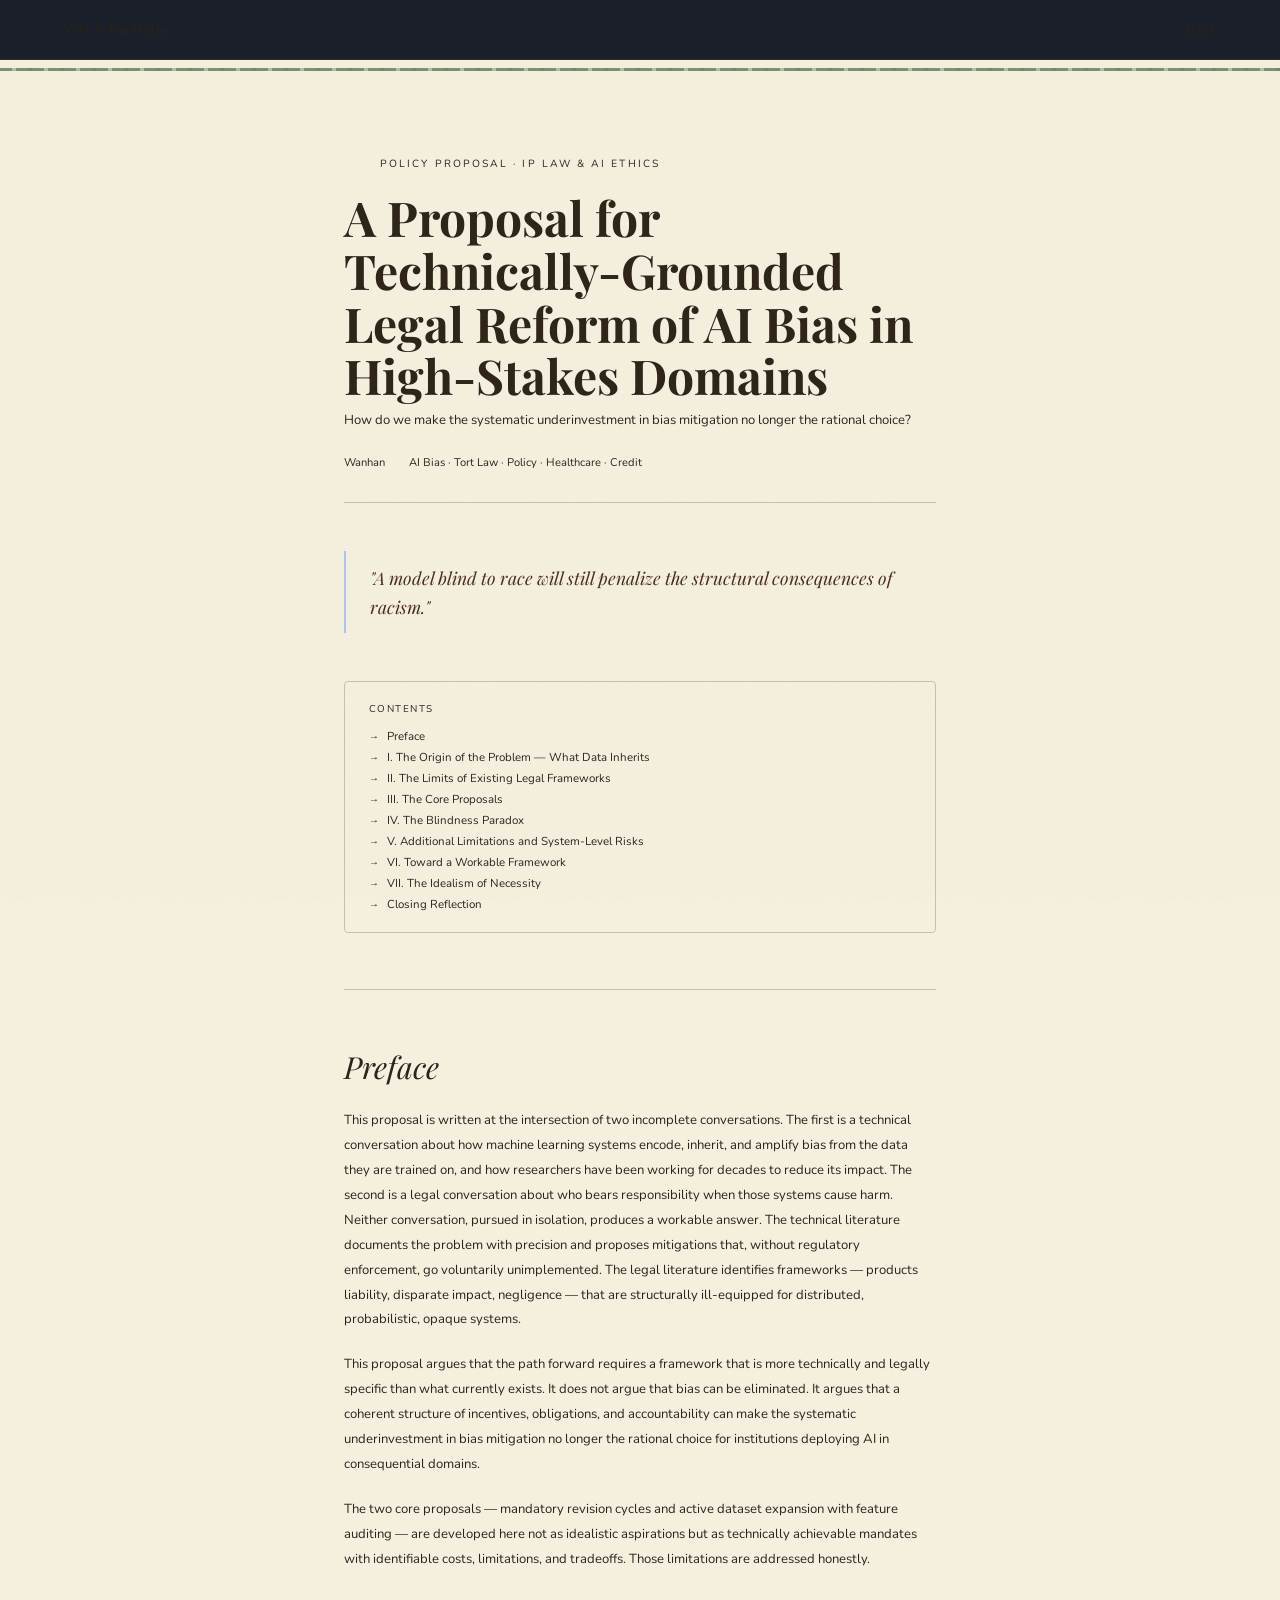
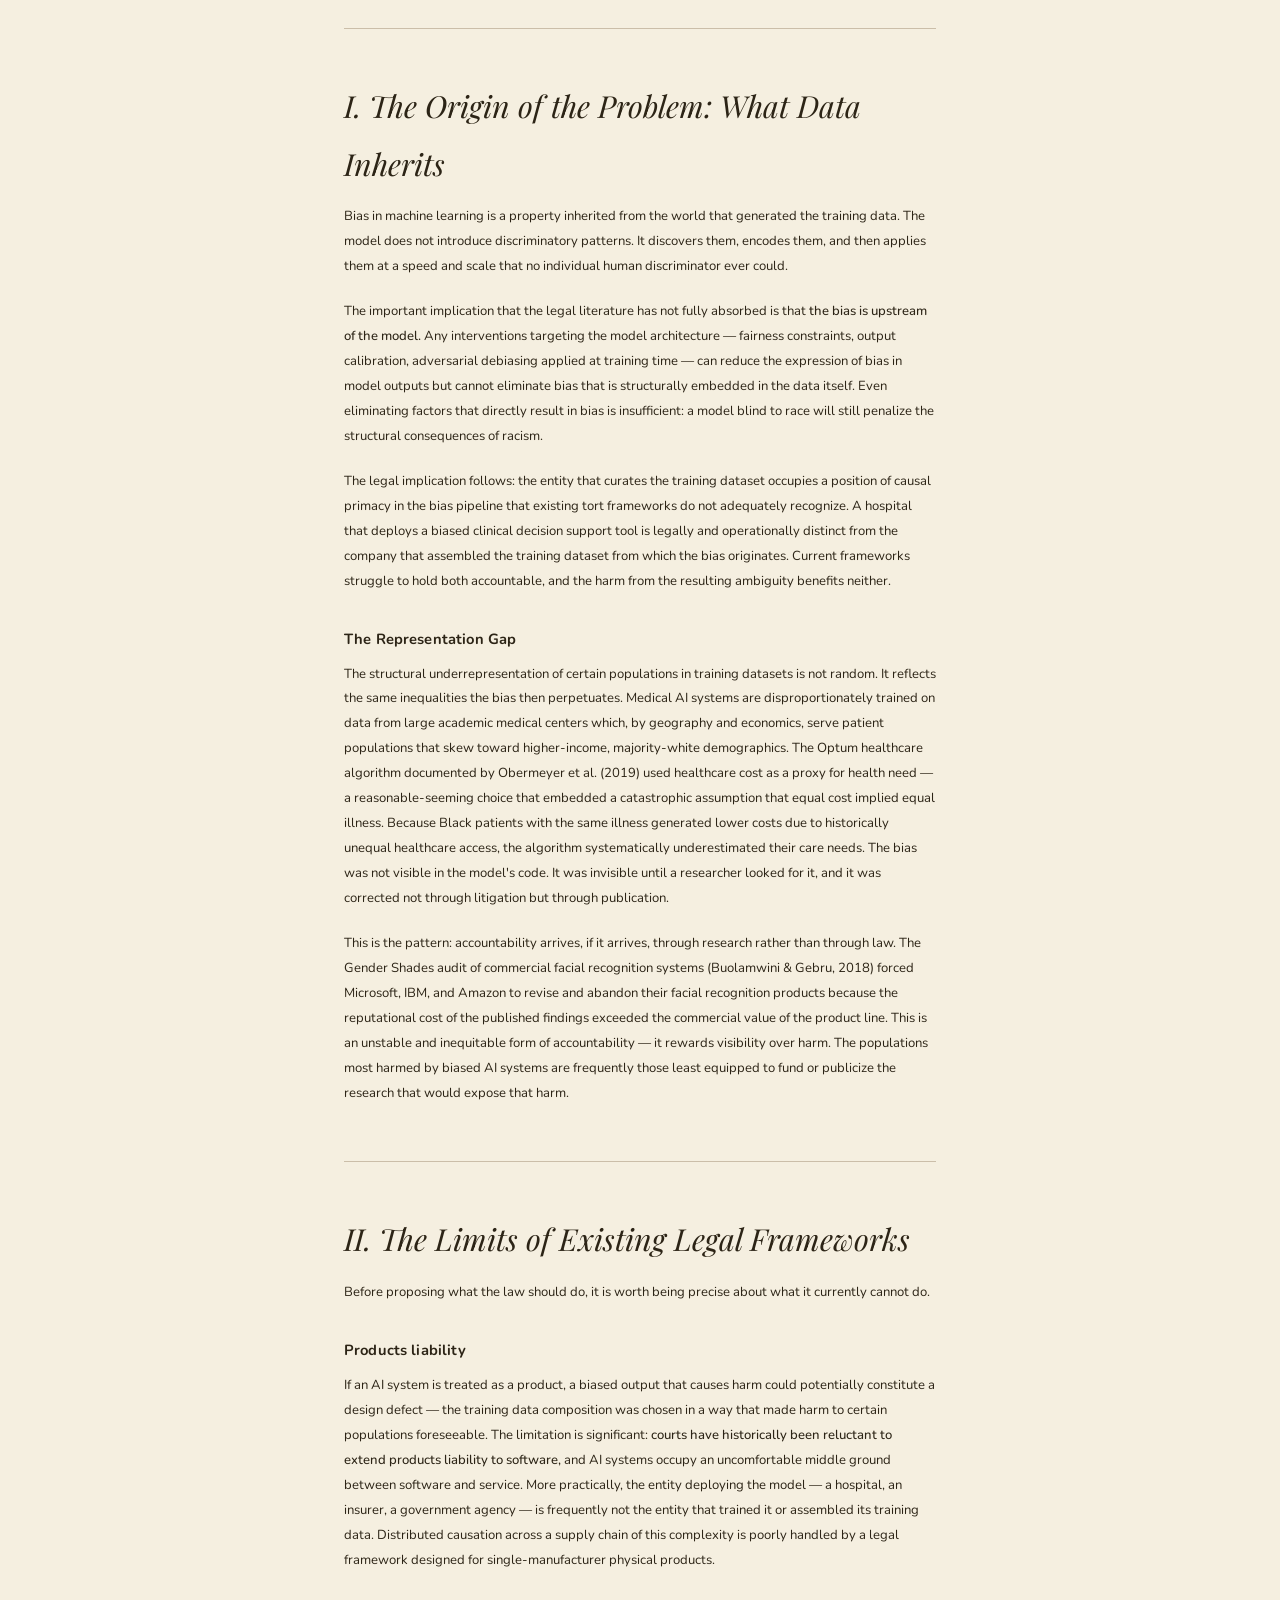
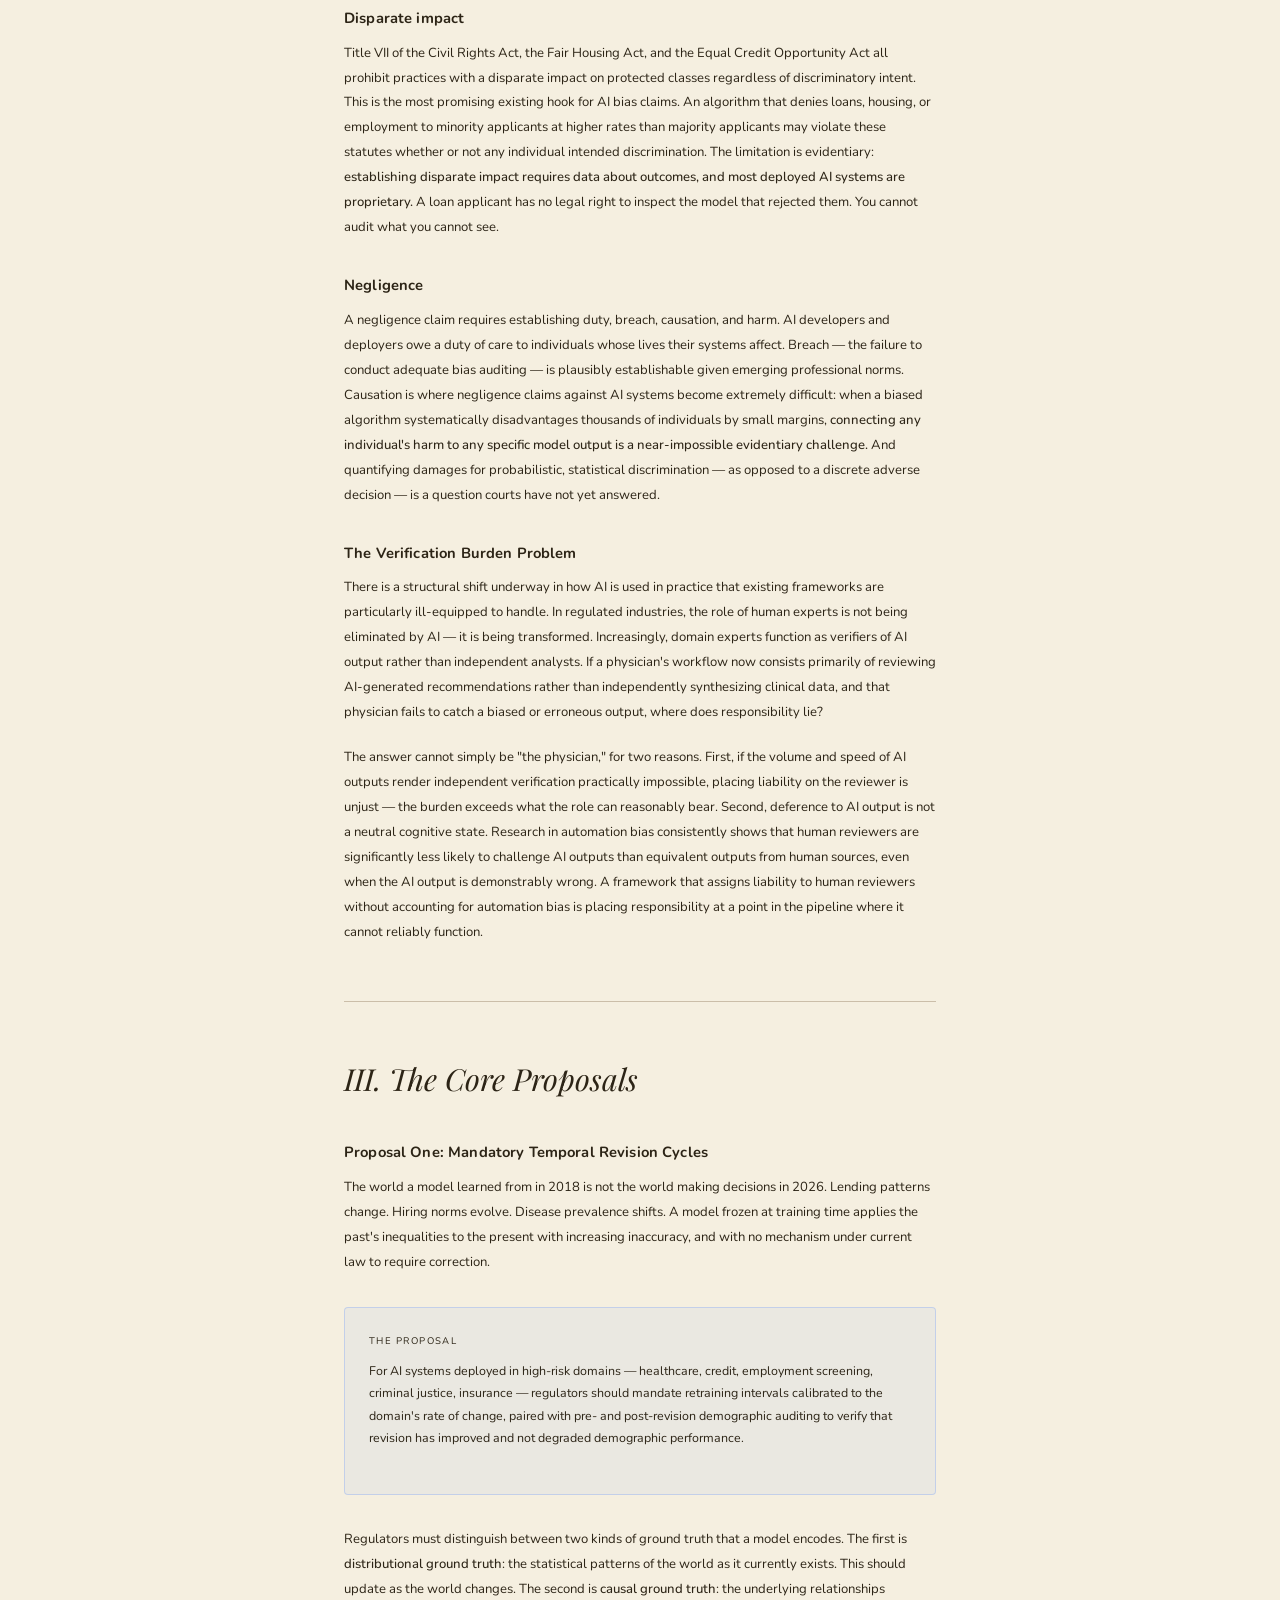
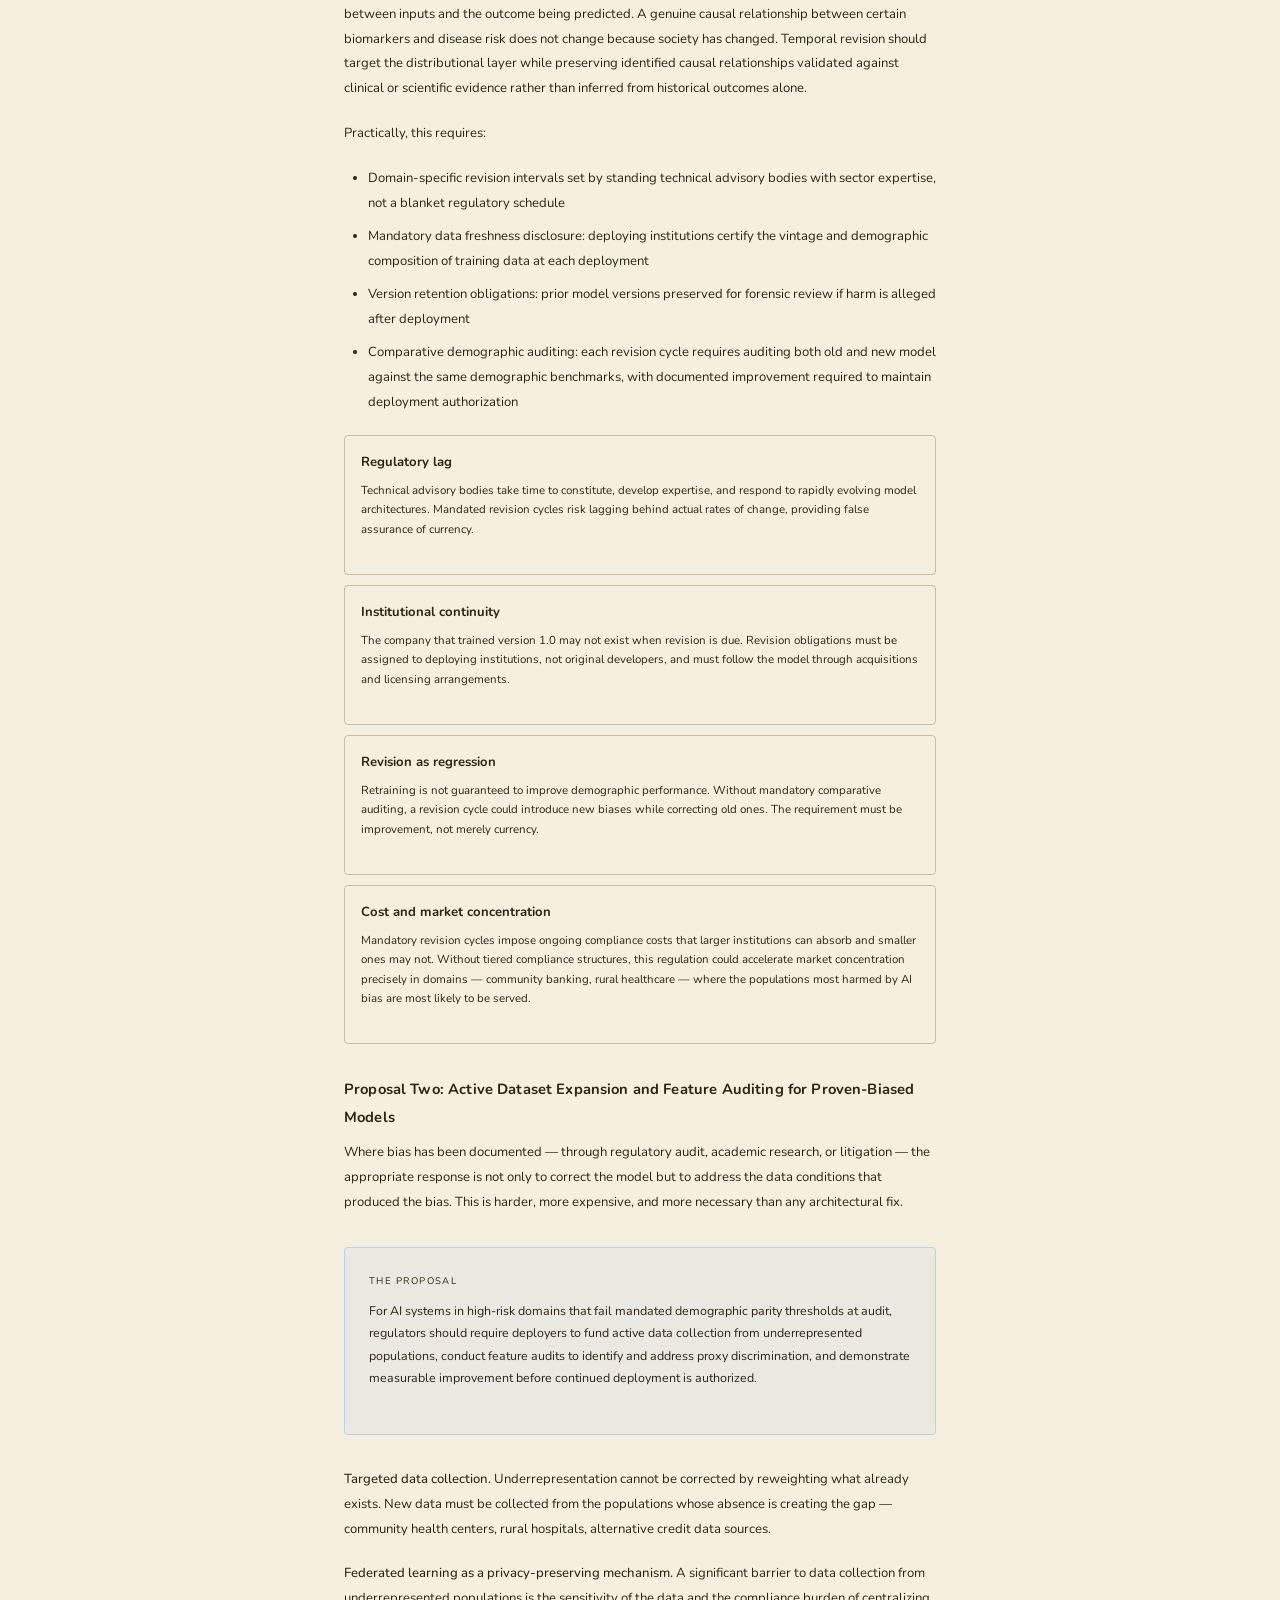
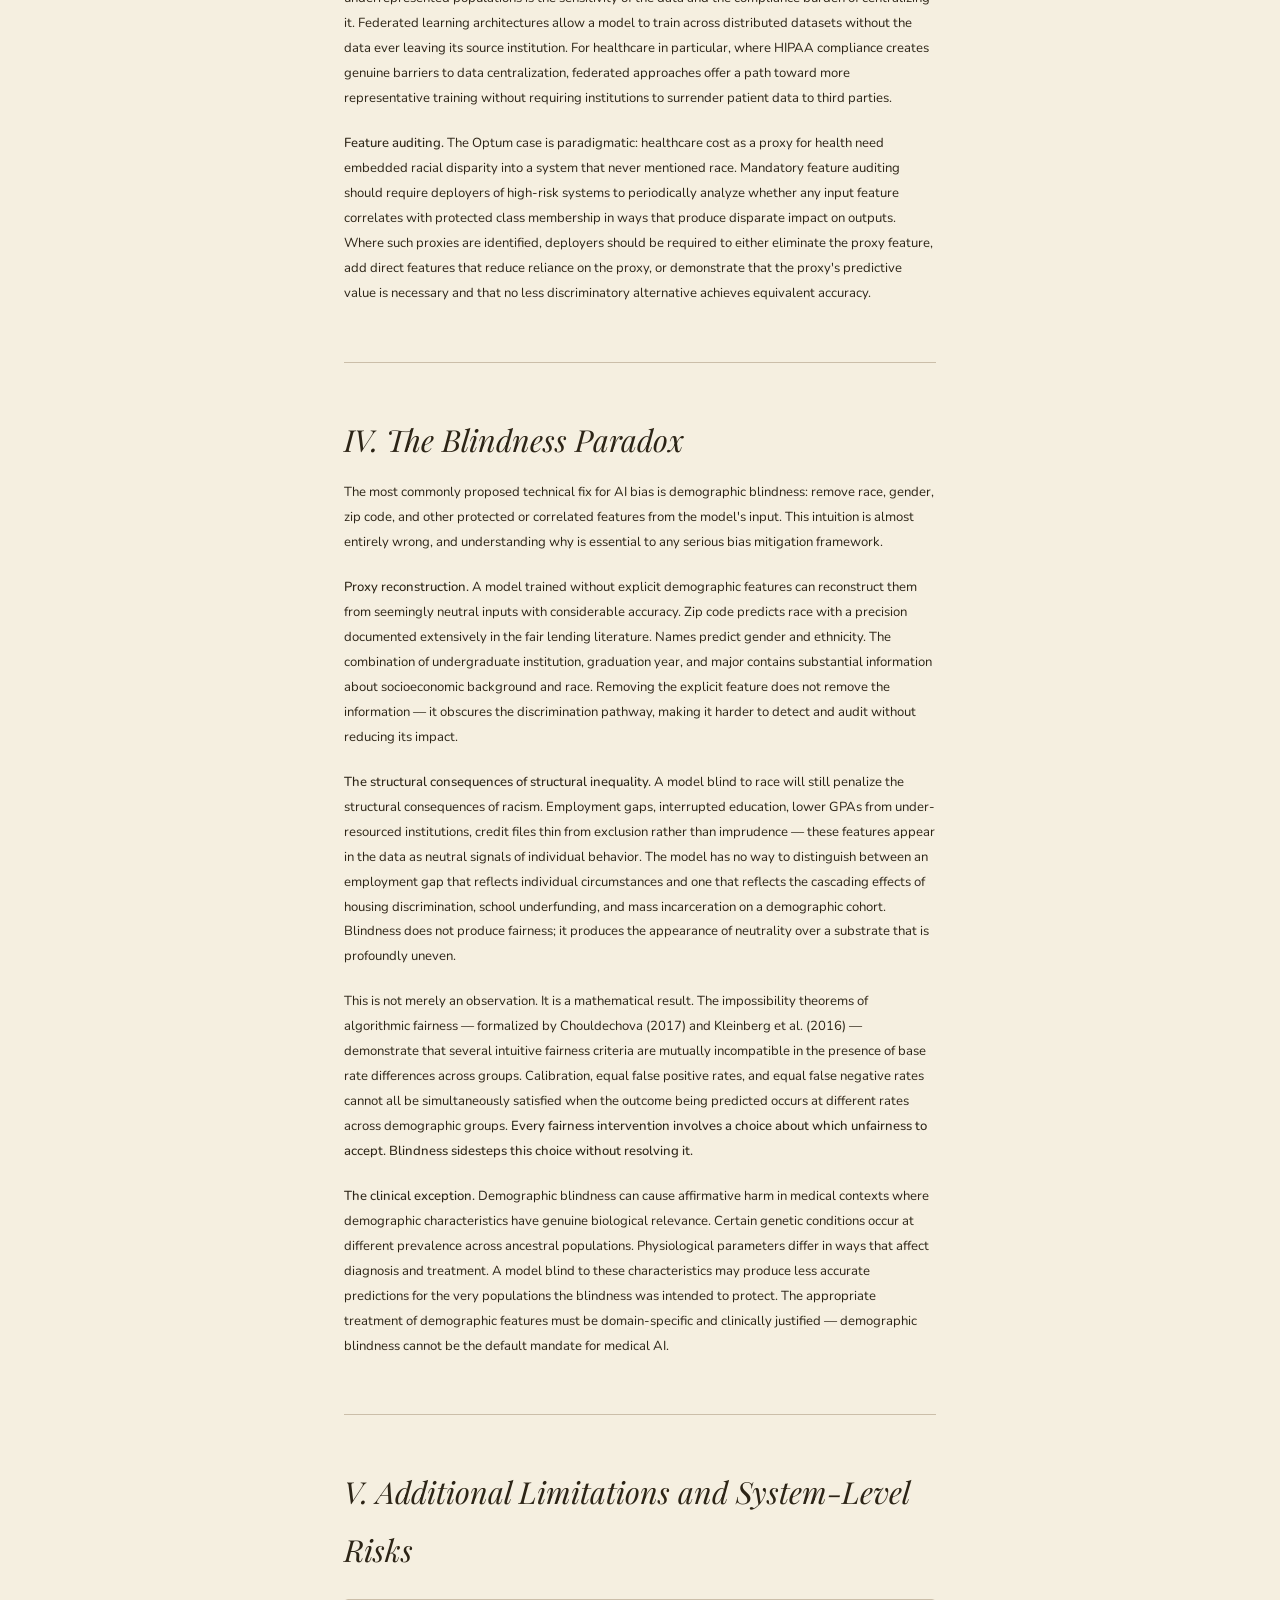
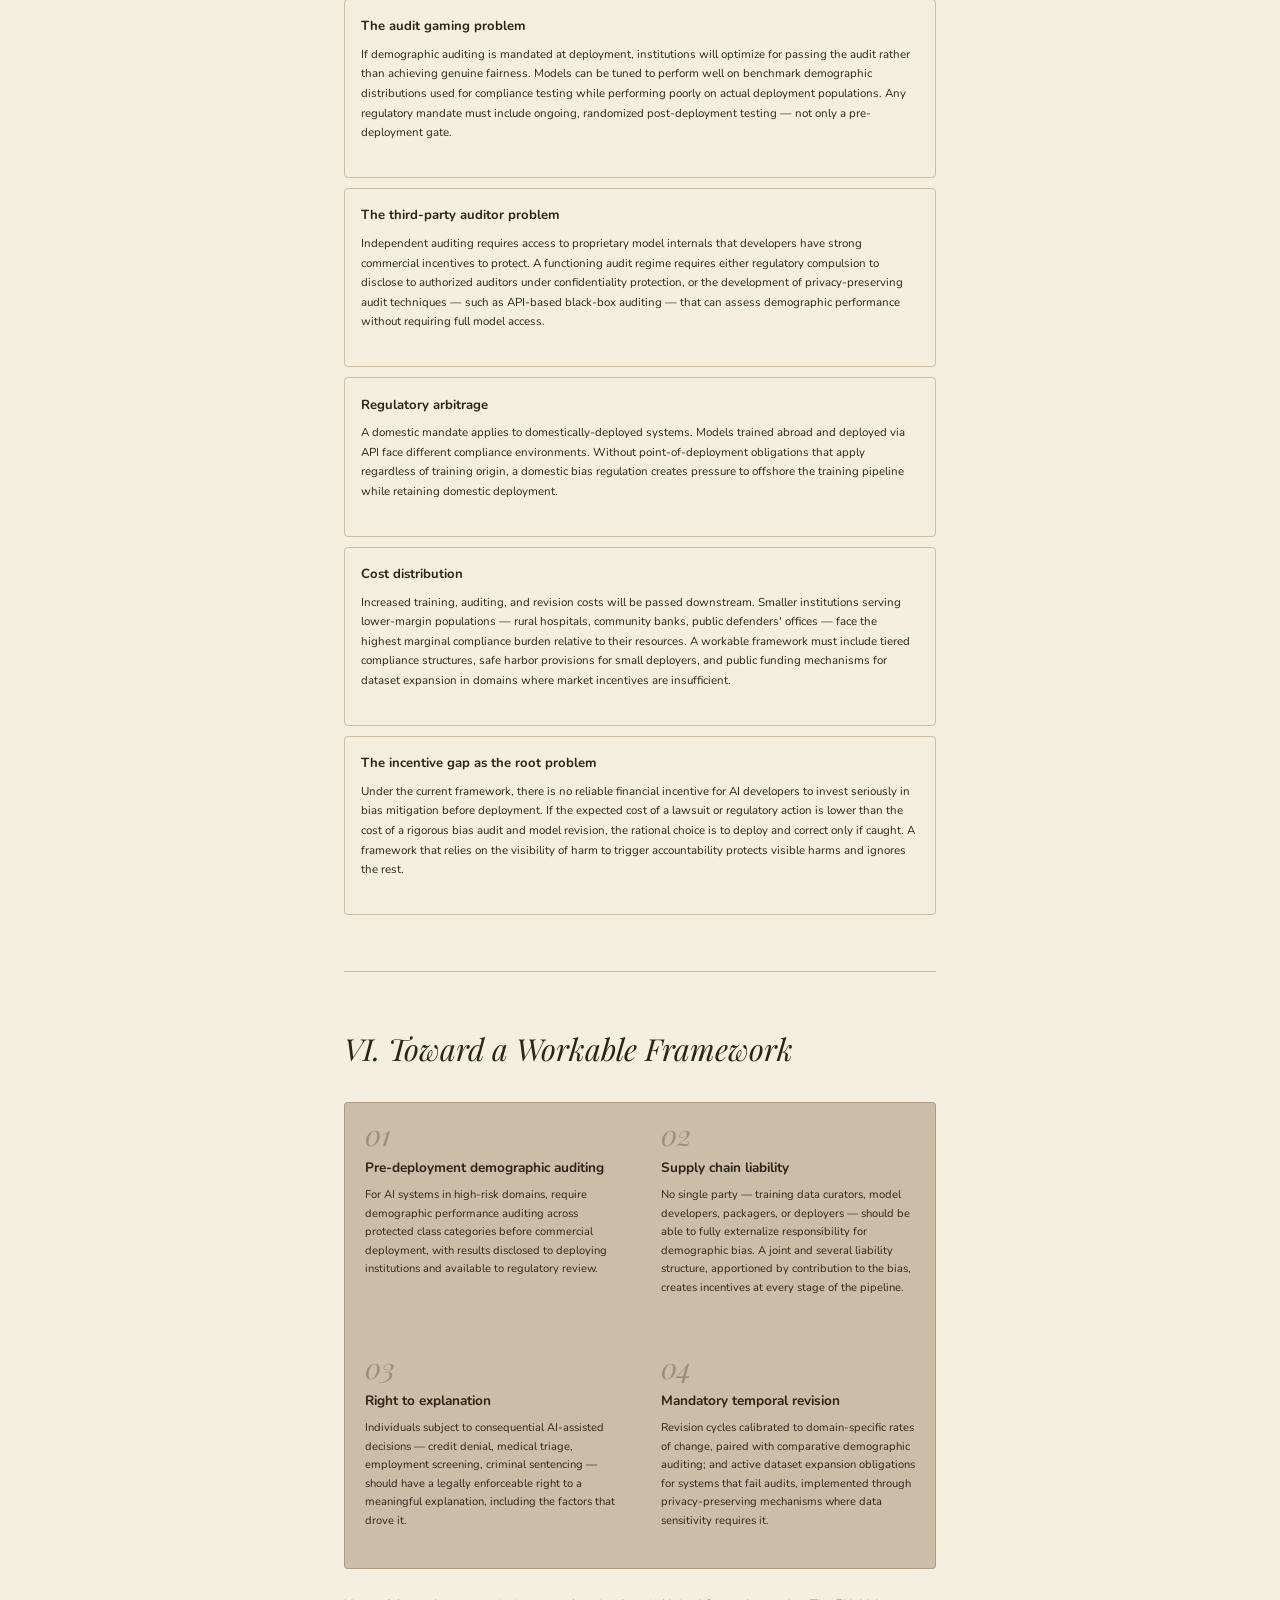
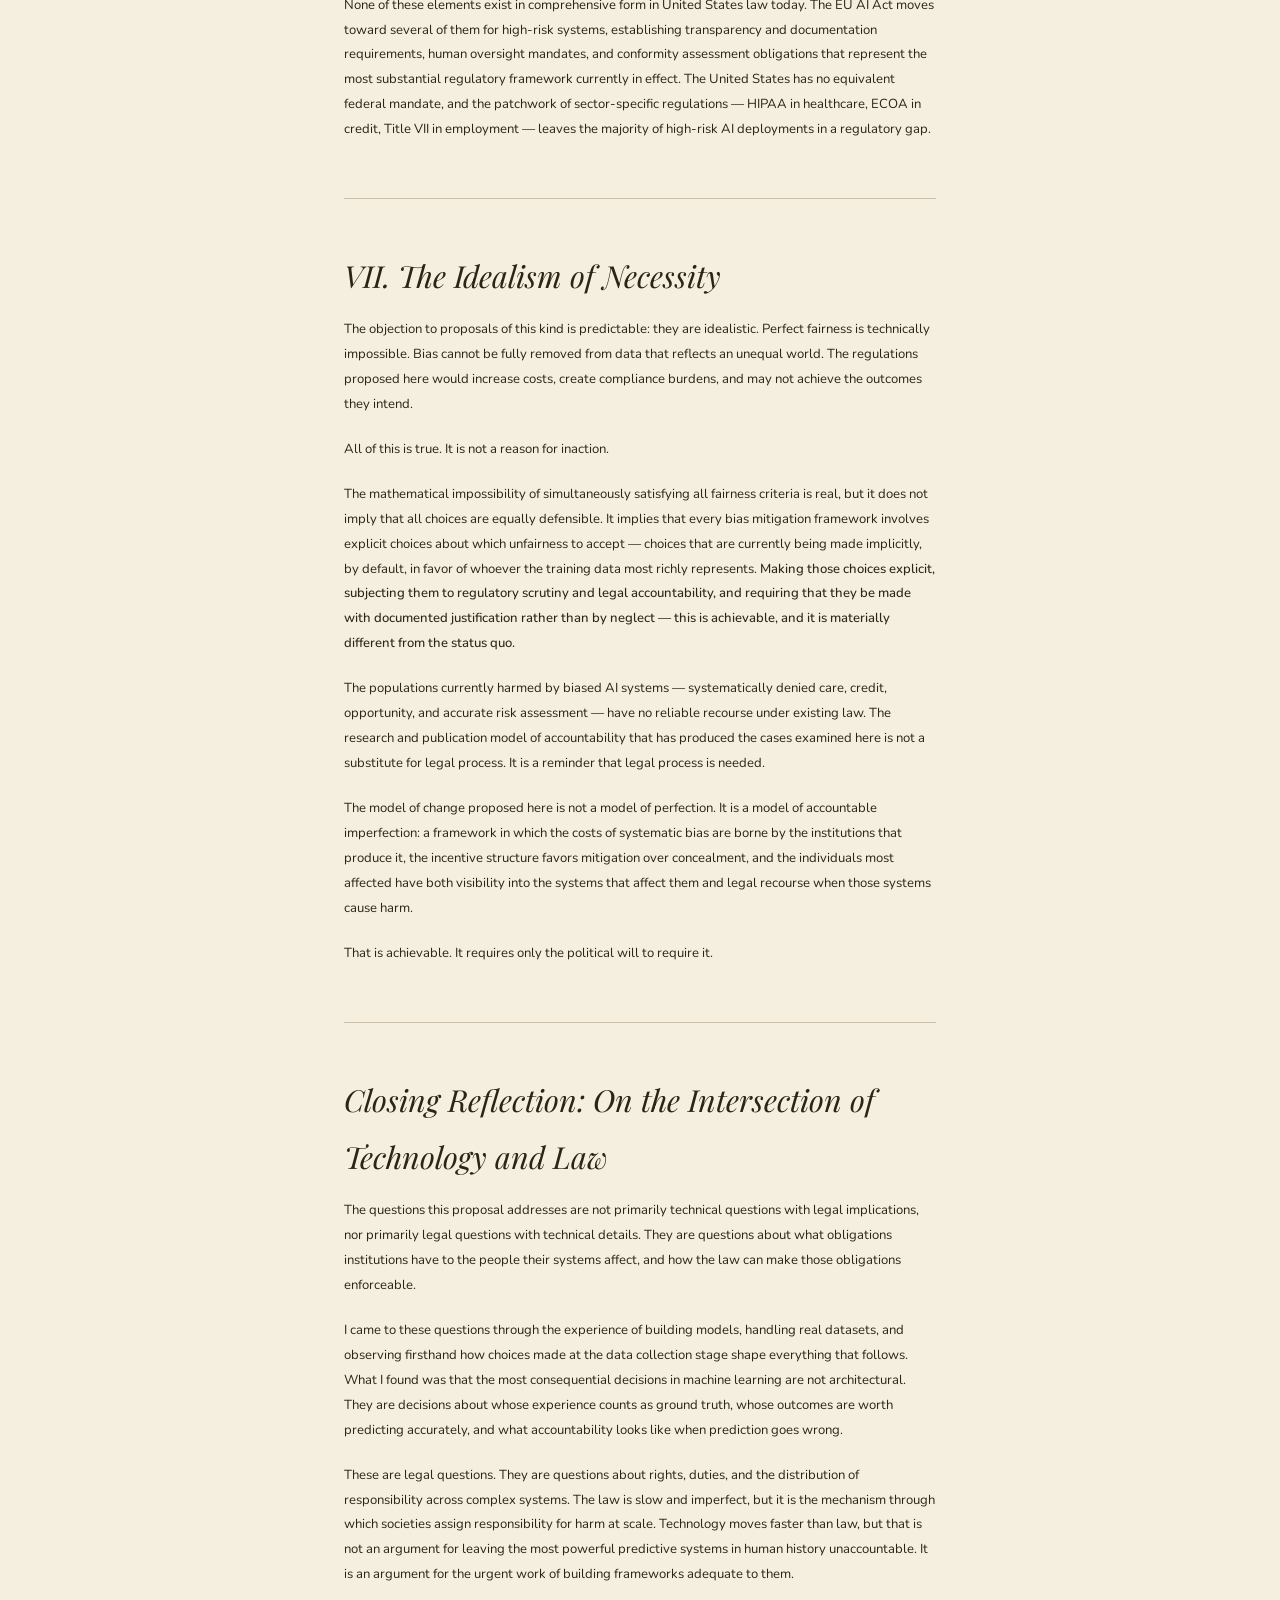
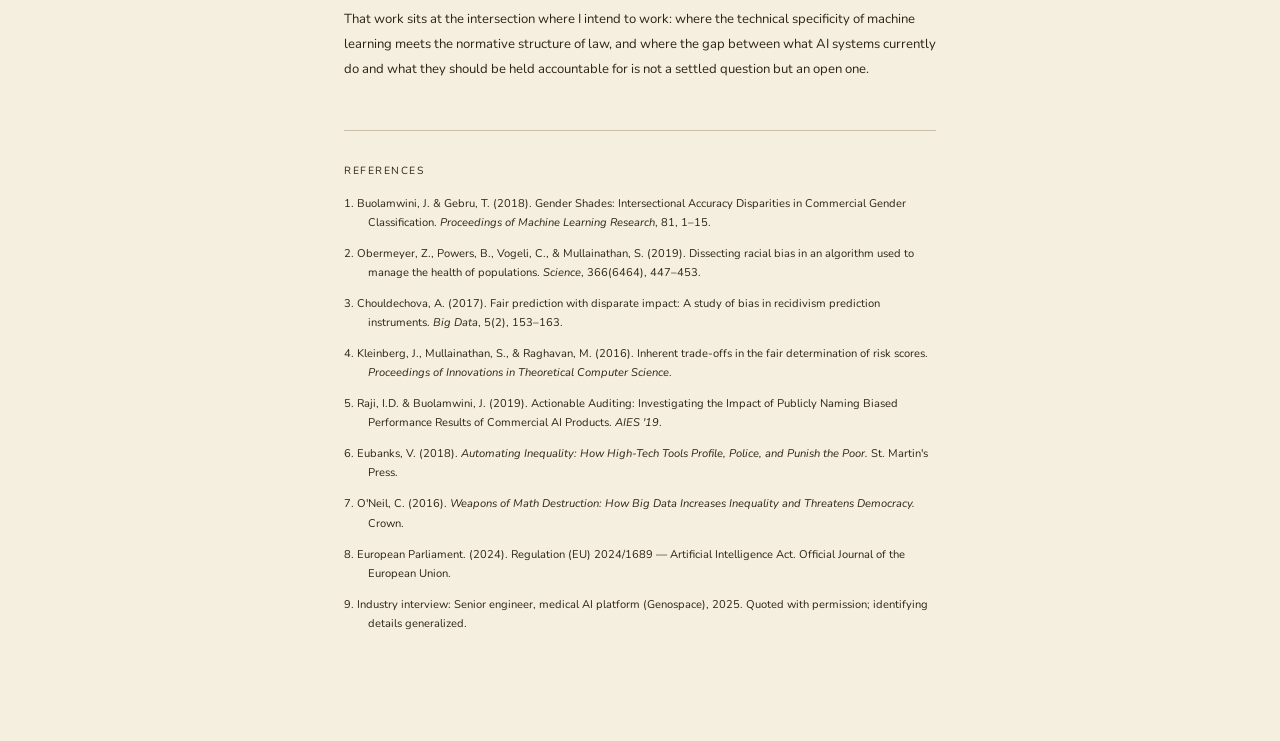
==== commit 7a052a0f: "Change epigraph font color to dark brown Co-Authored-By: Claude Sonnet 4.6 <noreply@anthropic.com>" ====
--- a/writing/a-model-of-change.html
+++ b/writing/a-model-of-change.html
@@ -220,7 +220,7 @@
   </div>
 
   <div class="epigraph">
-    <p>"A model blind to race will still penalize the structural consequences of racism."</p>
+    <p style="color: #4a2c1a;">"A model blind to race will still penalize the structural consequences of racism."</p>
   </div>
 
   <div class="toc">
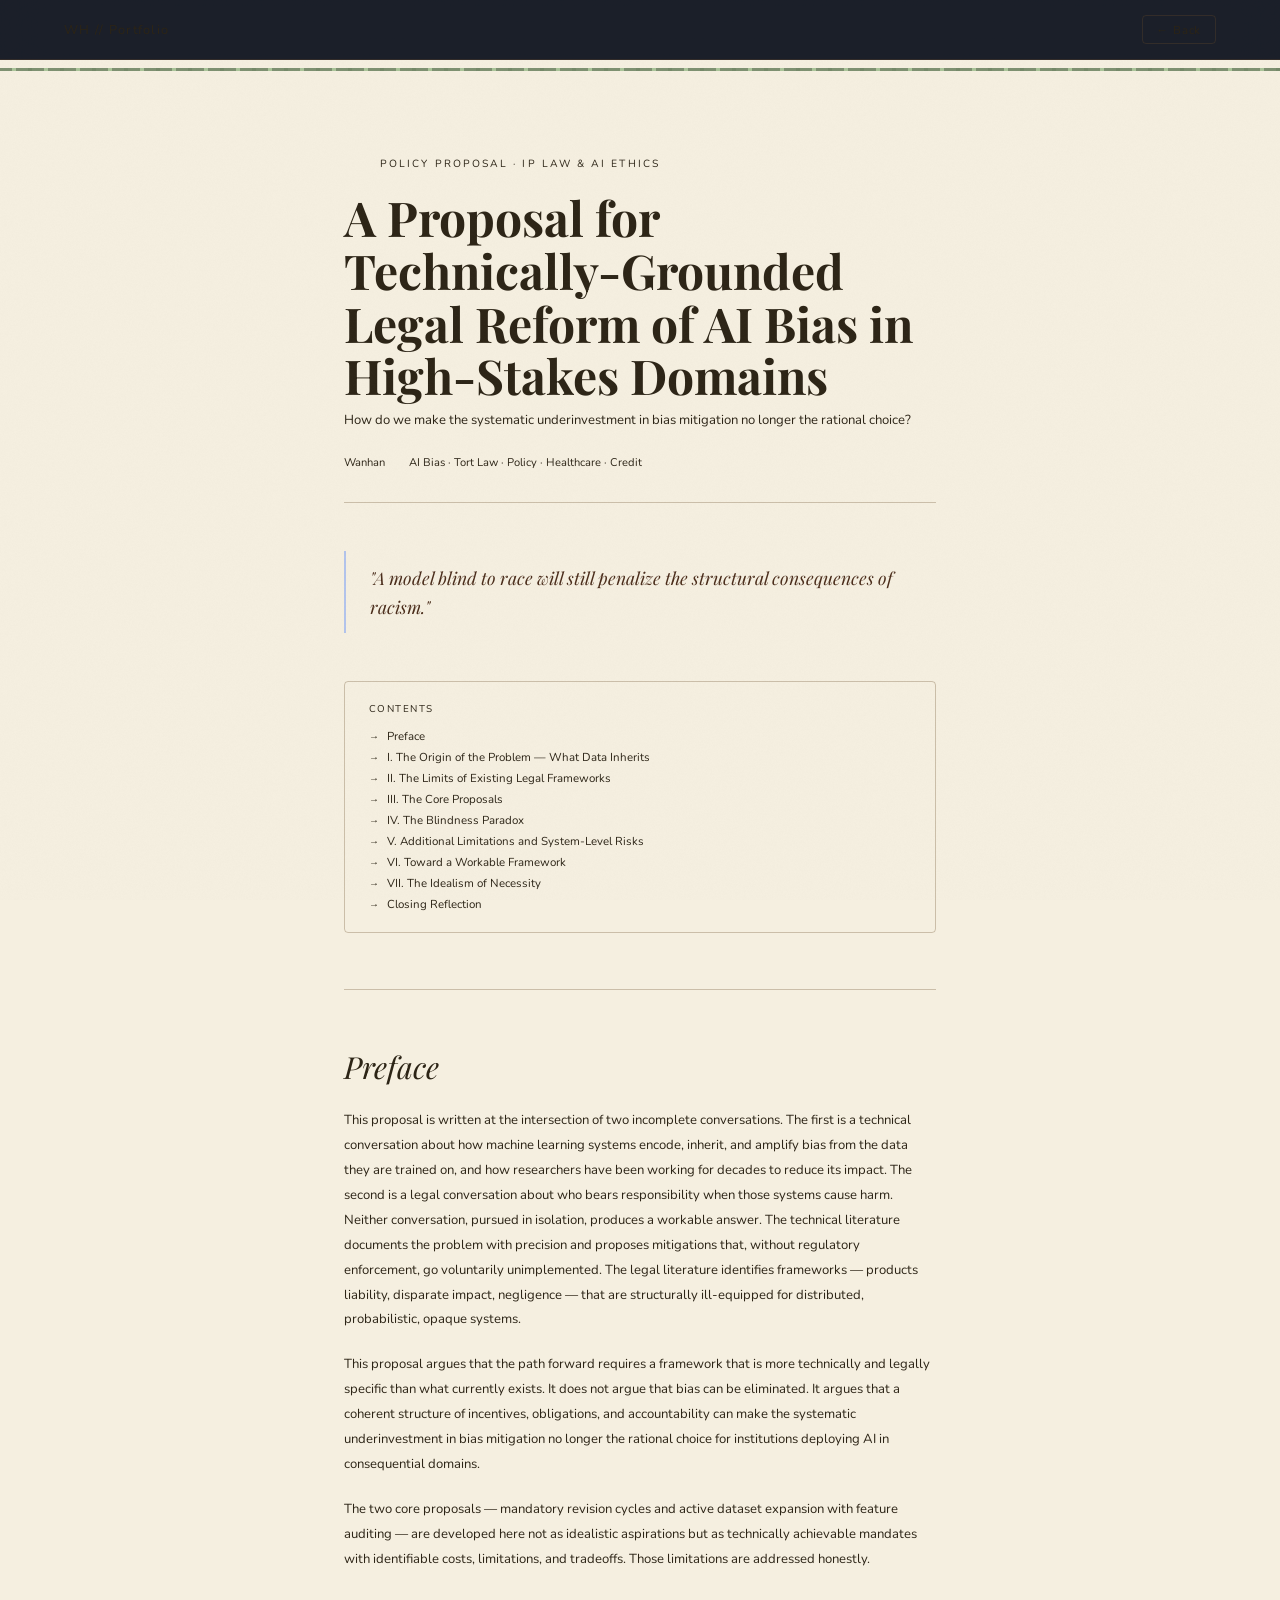
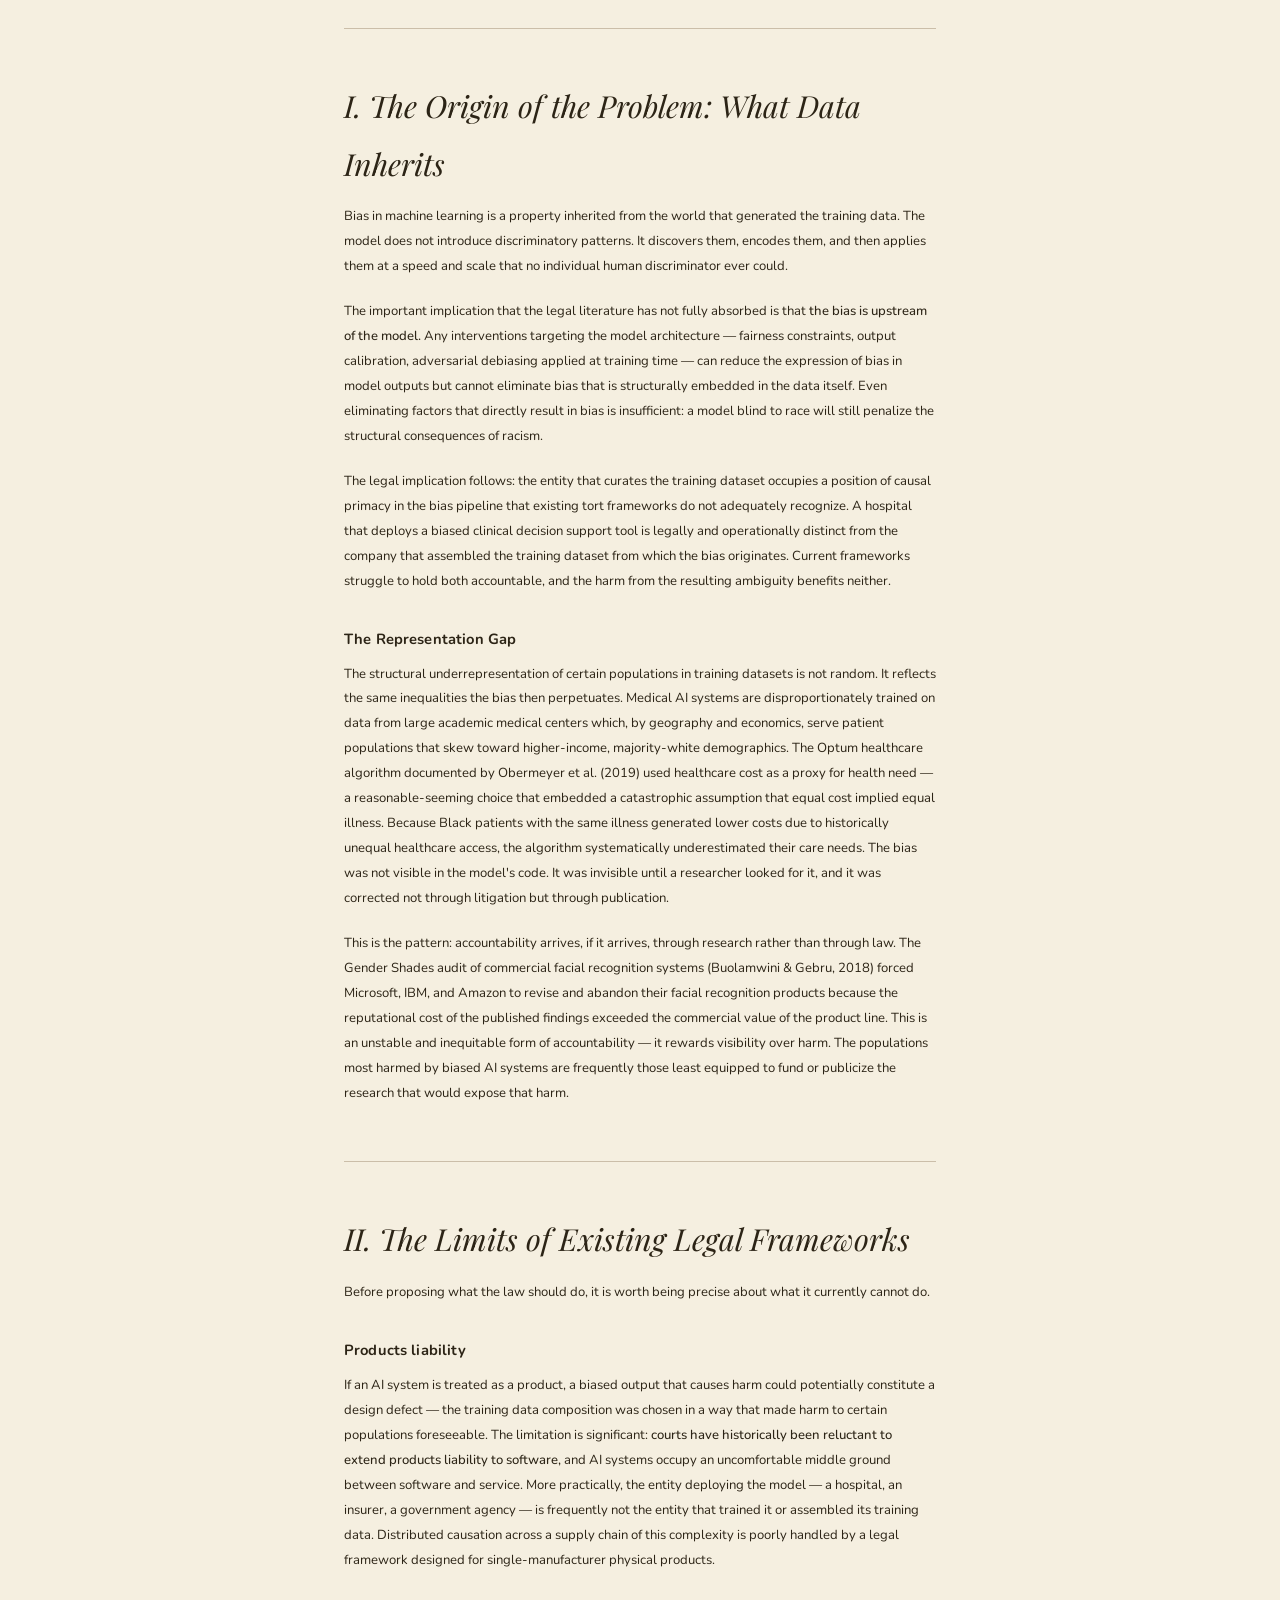
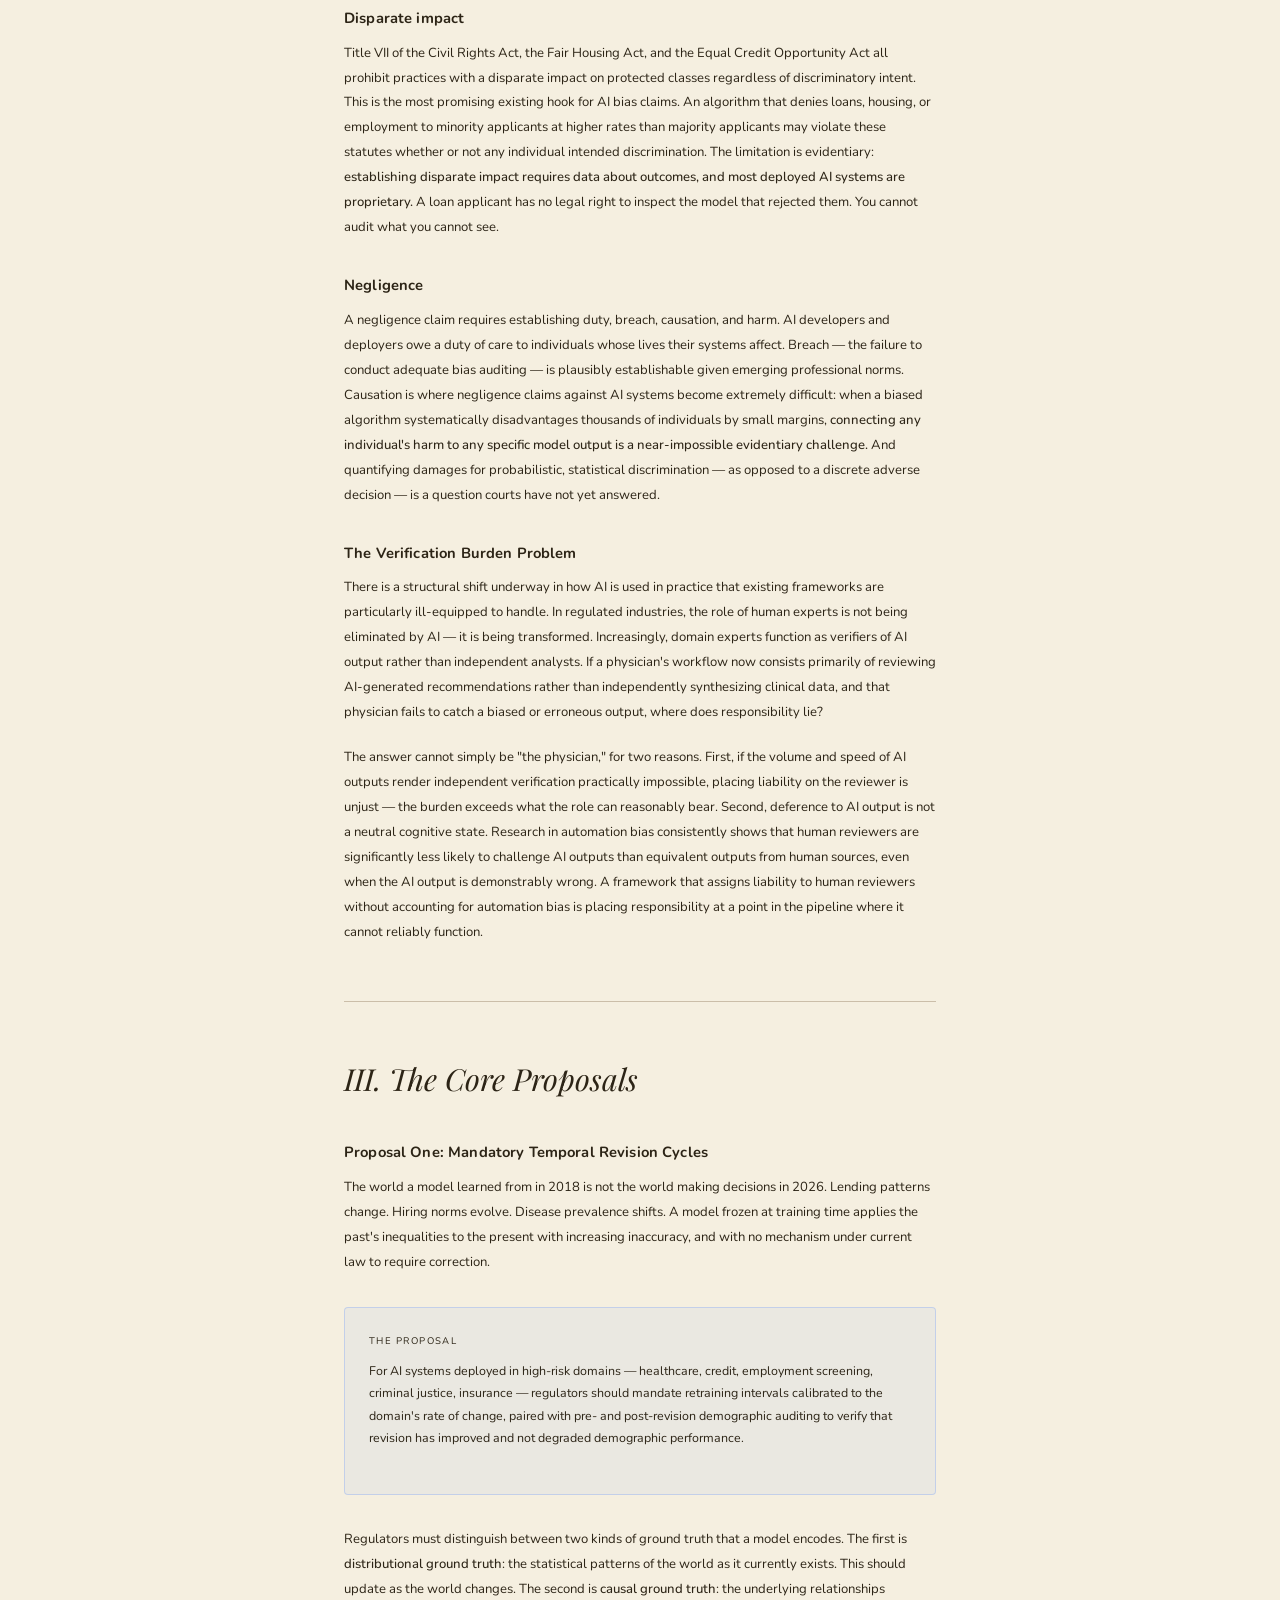
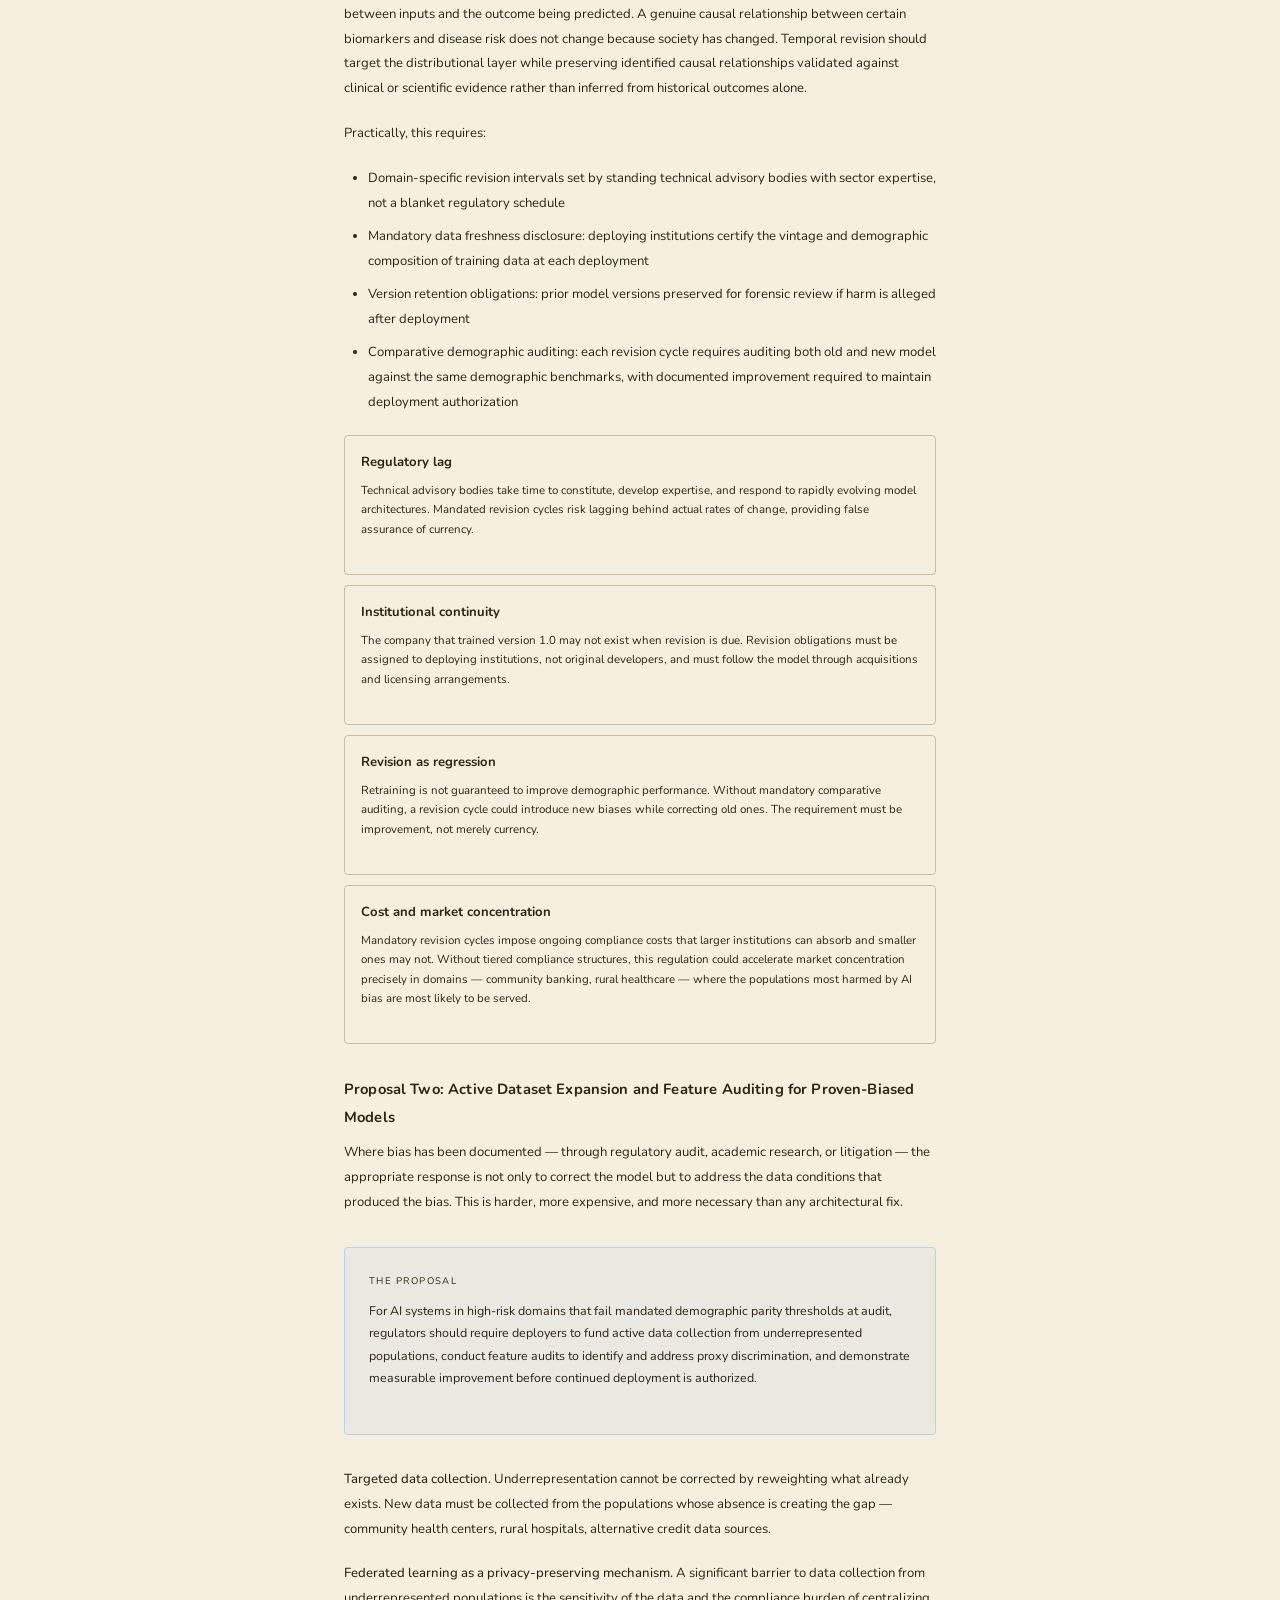
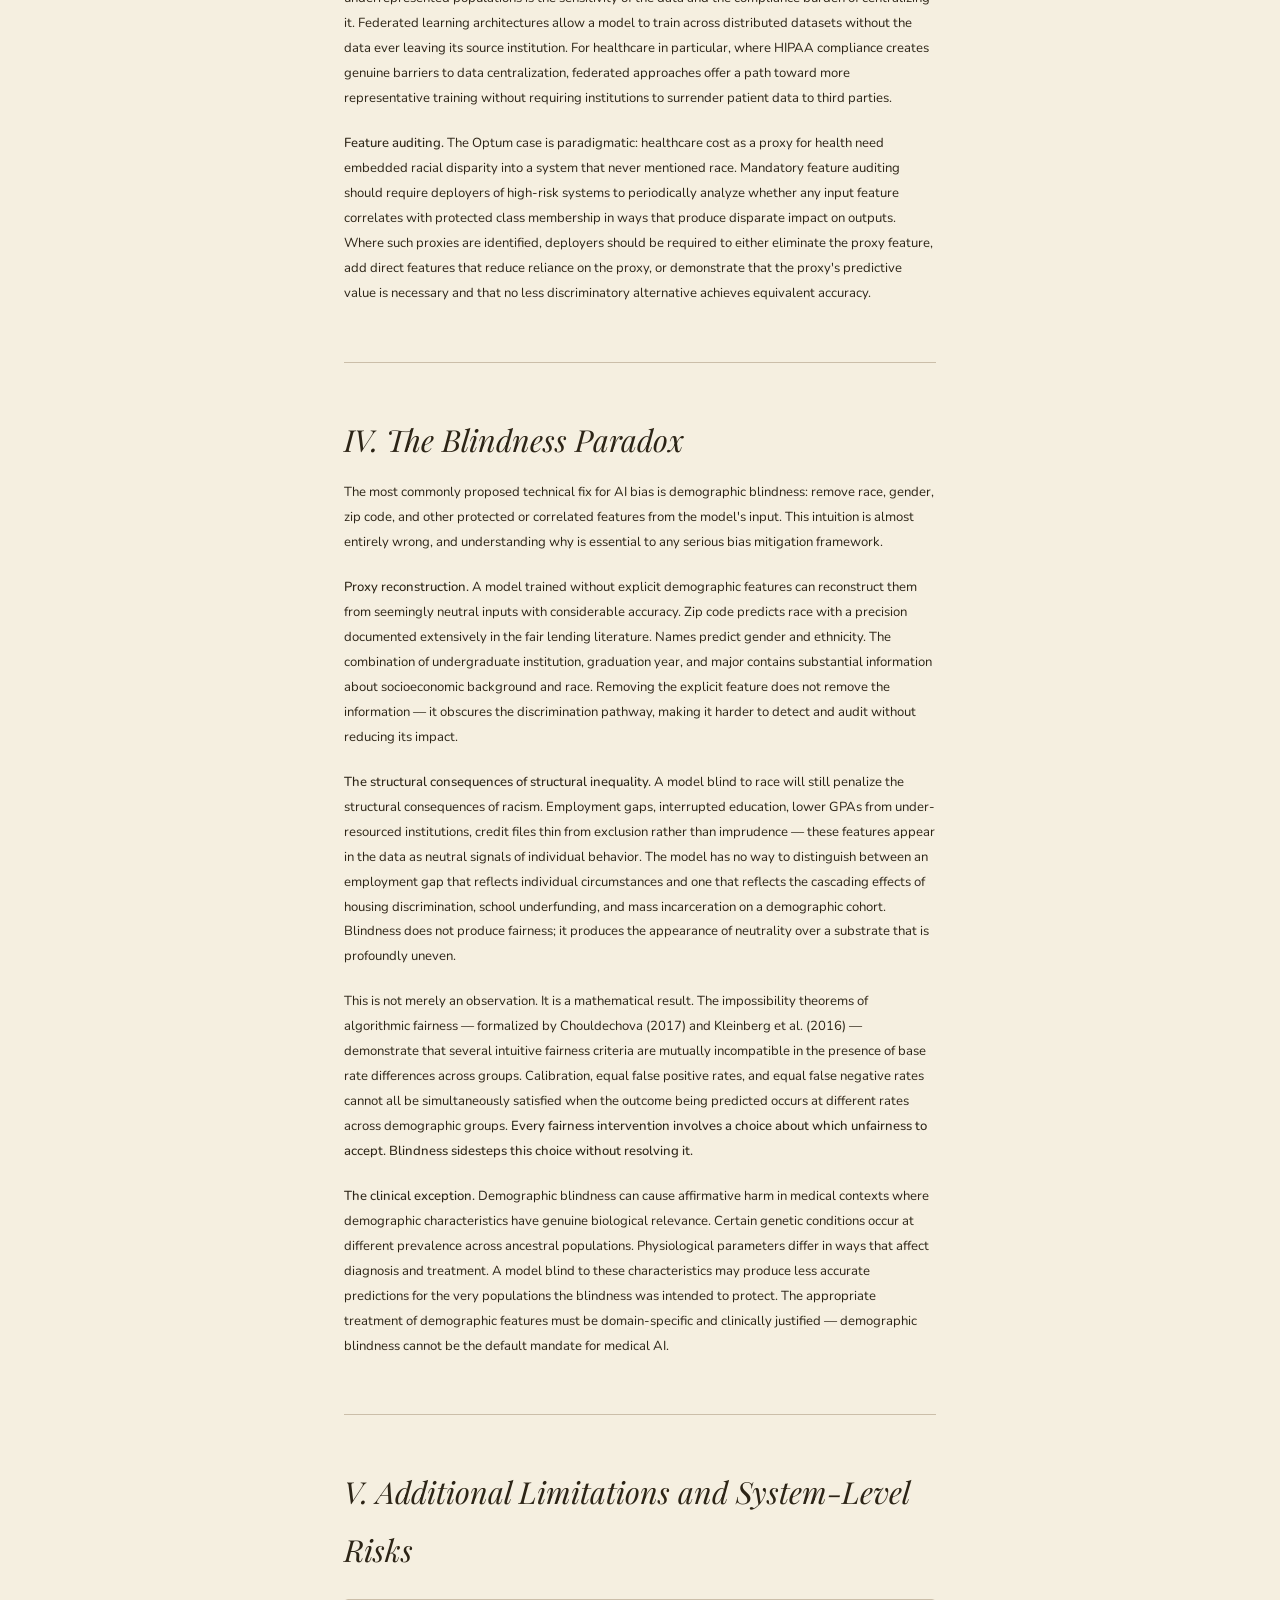
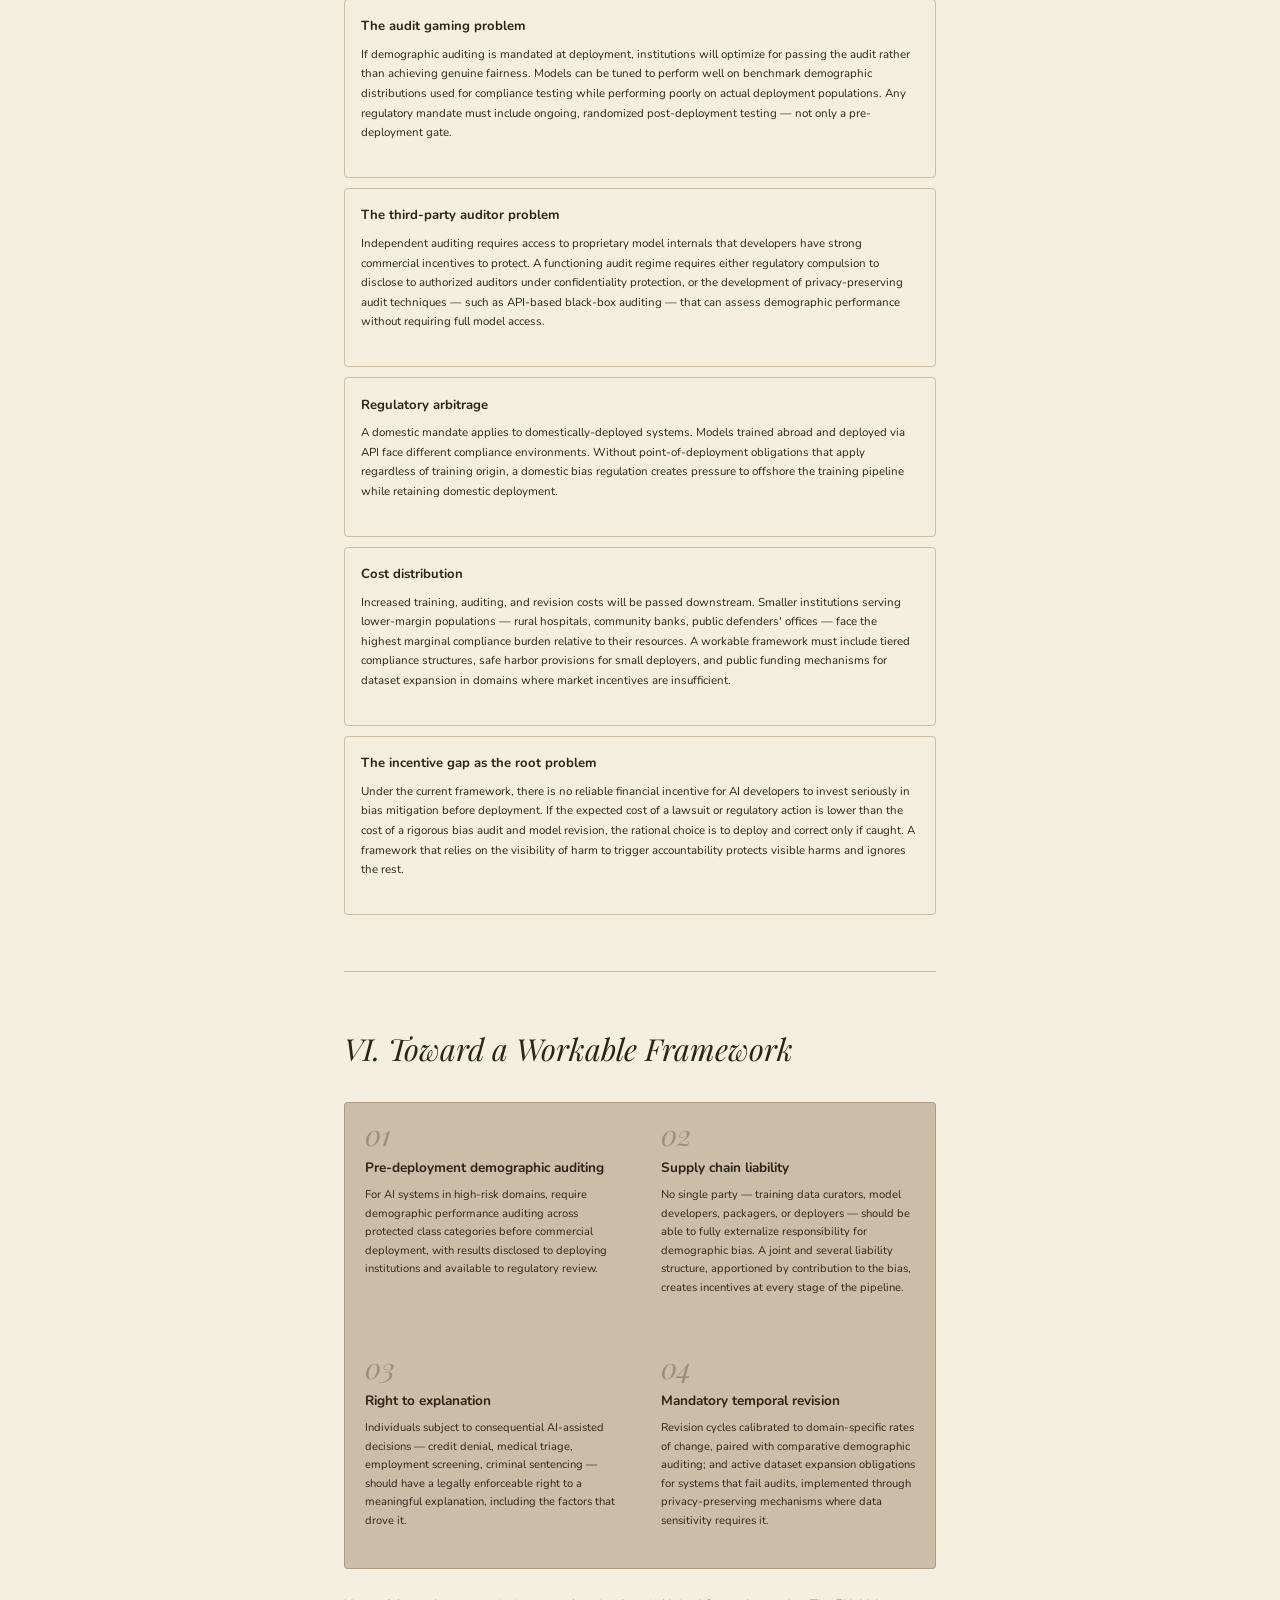
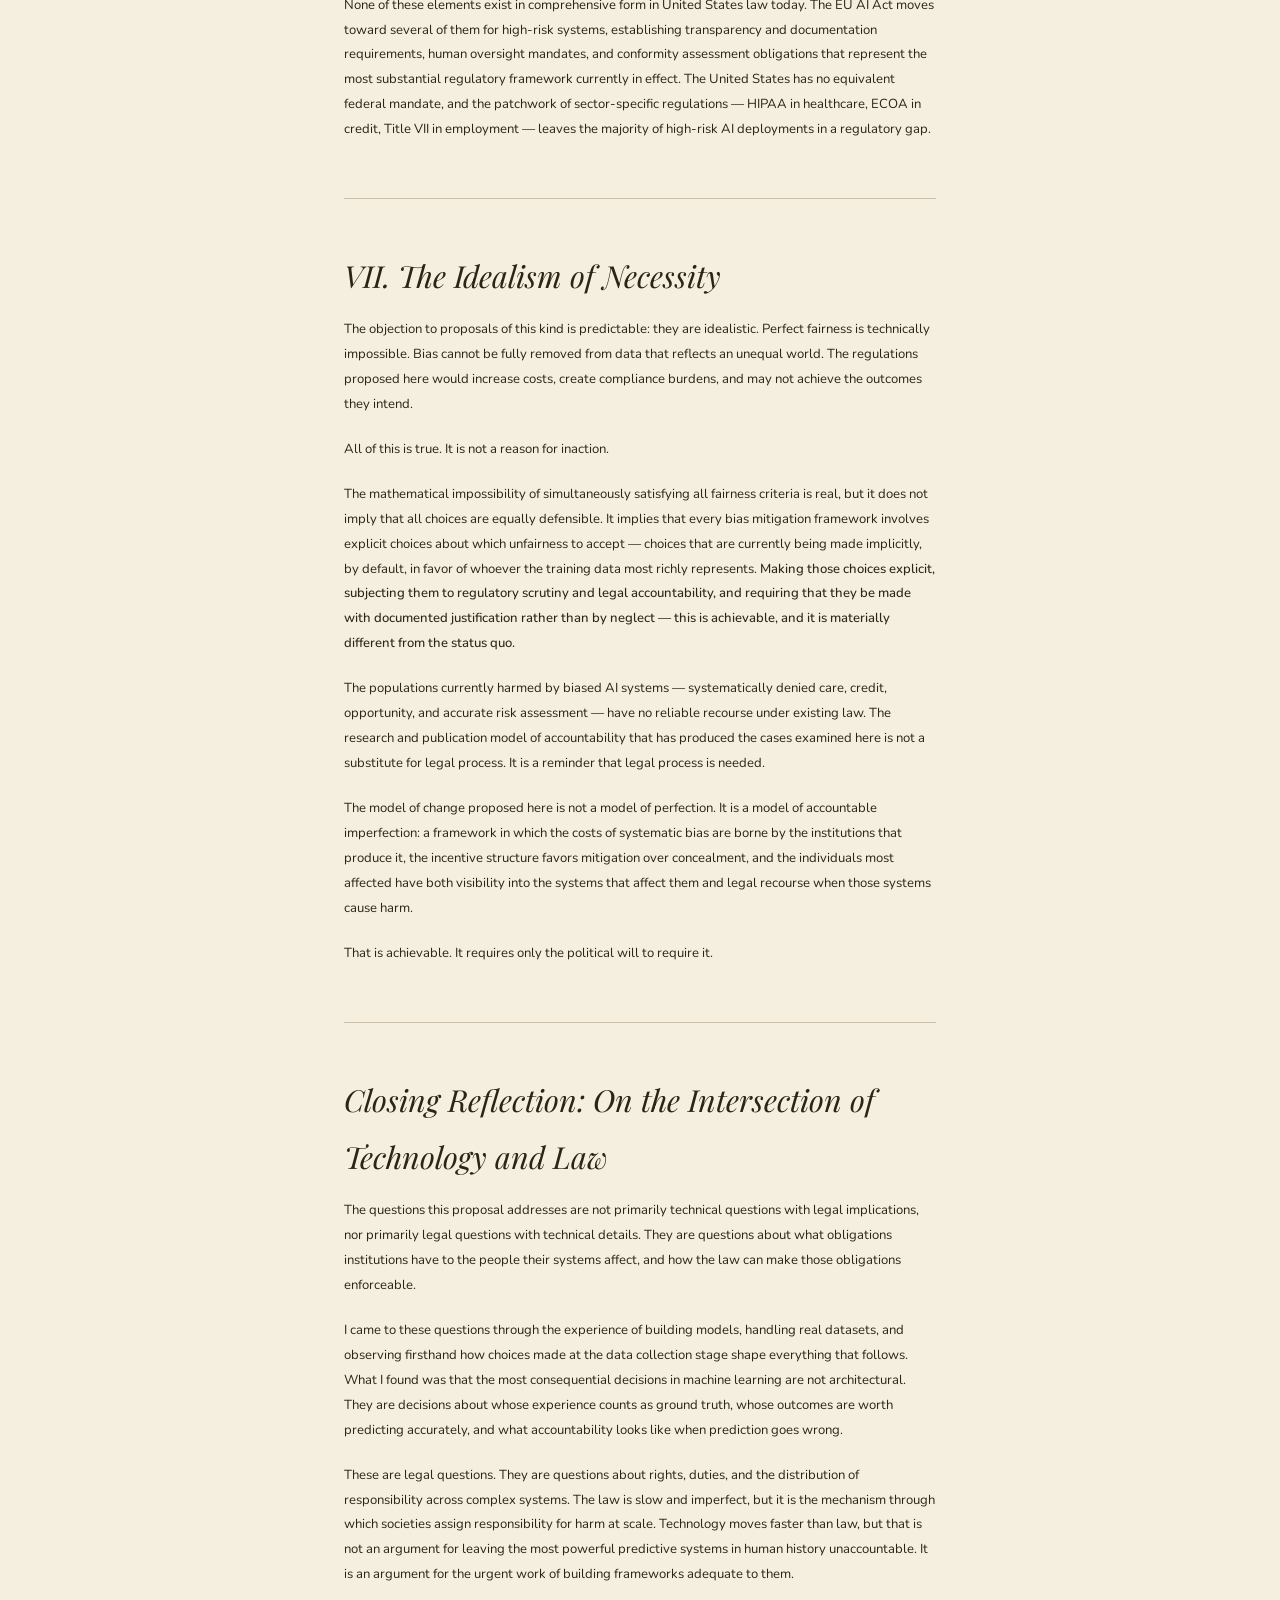
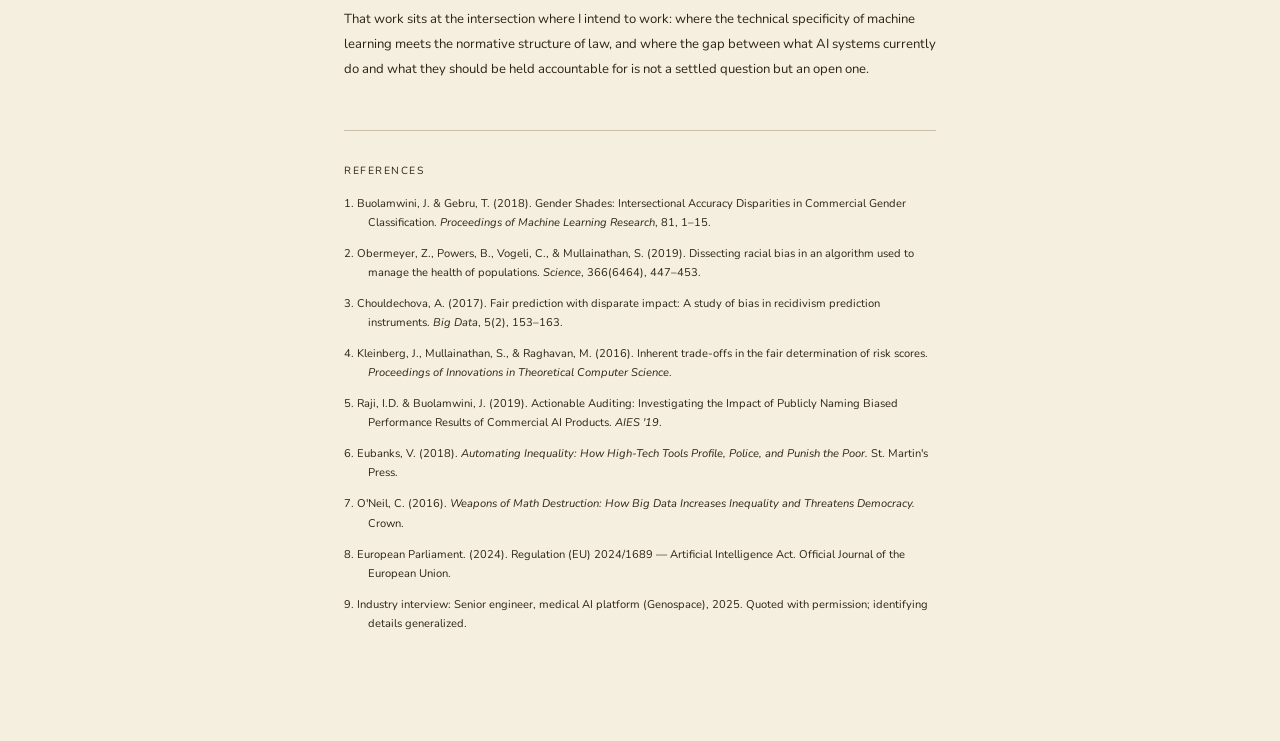
==== commit e85dc4e1: "Style back navigation links as visible buttons on all writing pages Co-Authored-By: Claude Sonnet 4." ====
--- a/writing/a-model-of-change.html
+++ b/writing/a-model-of-change.html
@@ -21,9 +21,10 @@
     }
     .writing-nav a {
       font-family: var(--mono); font-size: 0.72rem; color: var(--text-muted);
-      text-decoration: none; letter-spacing: 0.08em; transition: color 0.2s;
-    }
-    .writing-nav a:hover { color: var(--blue-bright); }
+      text-decoration: none; letter-spacing: 0.08em; transition: color 0.2s, border-color 0.2s;
+      border: 1px solid var(--border); border-radius: 4px; padding: 0.35rem 0.85rem;
+    }
+    .writing-nav a:hover { color: var(--blue-bright); border-color: var(--blue-bright); }
     .writing-nav-logo {
       font-family: var(--mono); font-size: 0.8rem;
       color: var(--blue-bright); letter-spacing: 0.1em;
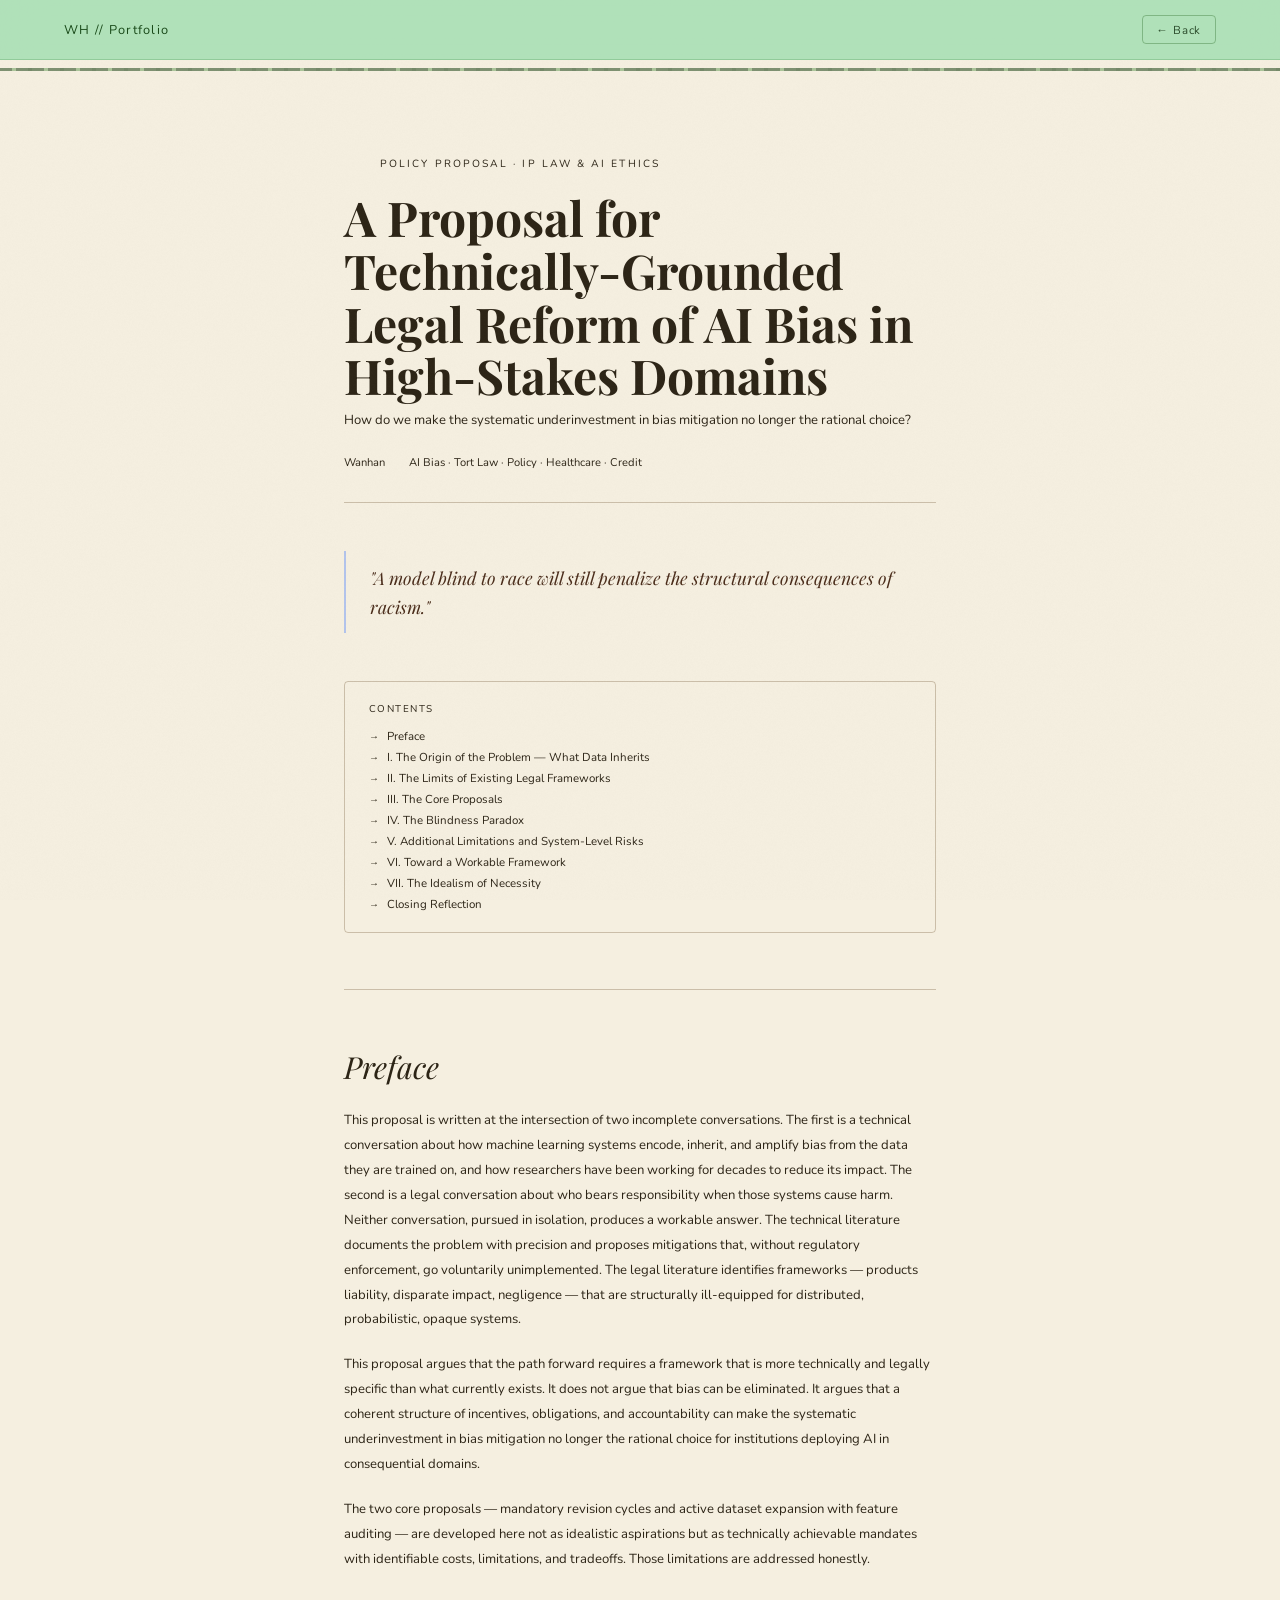
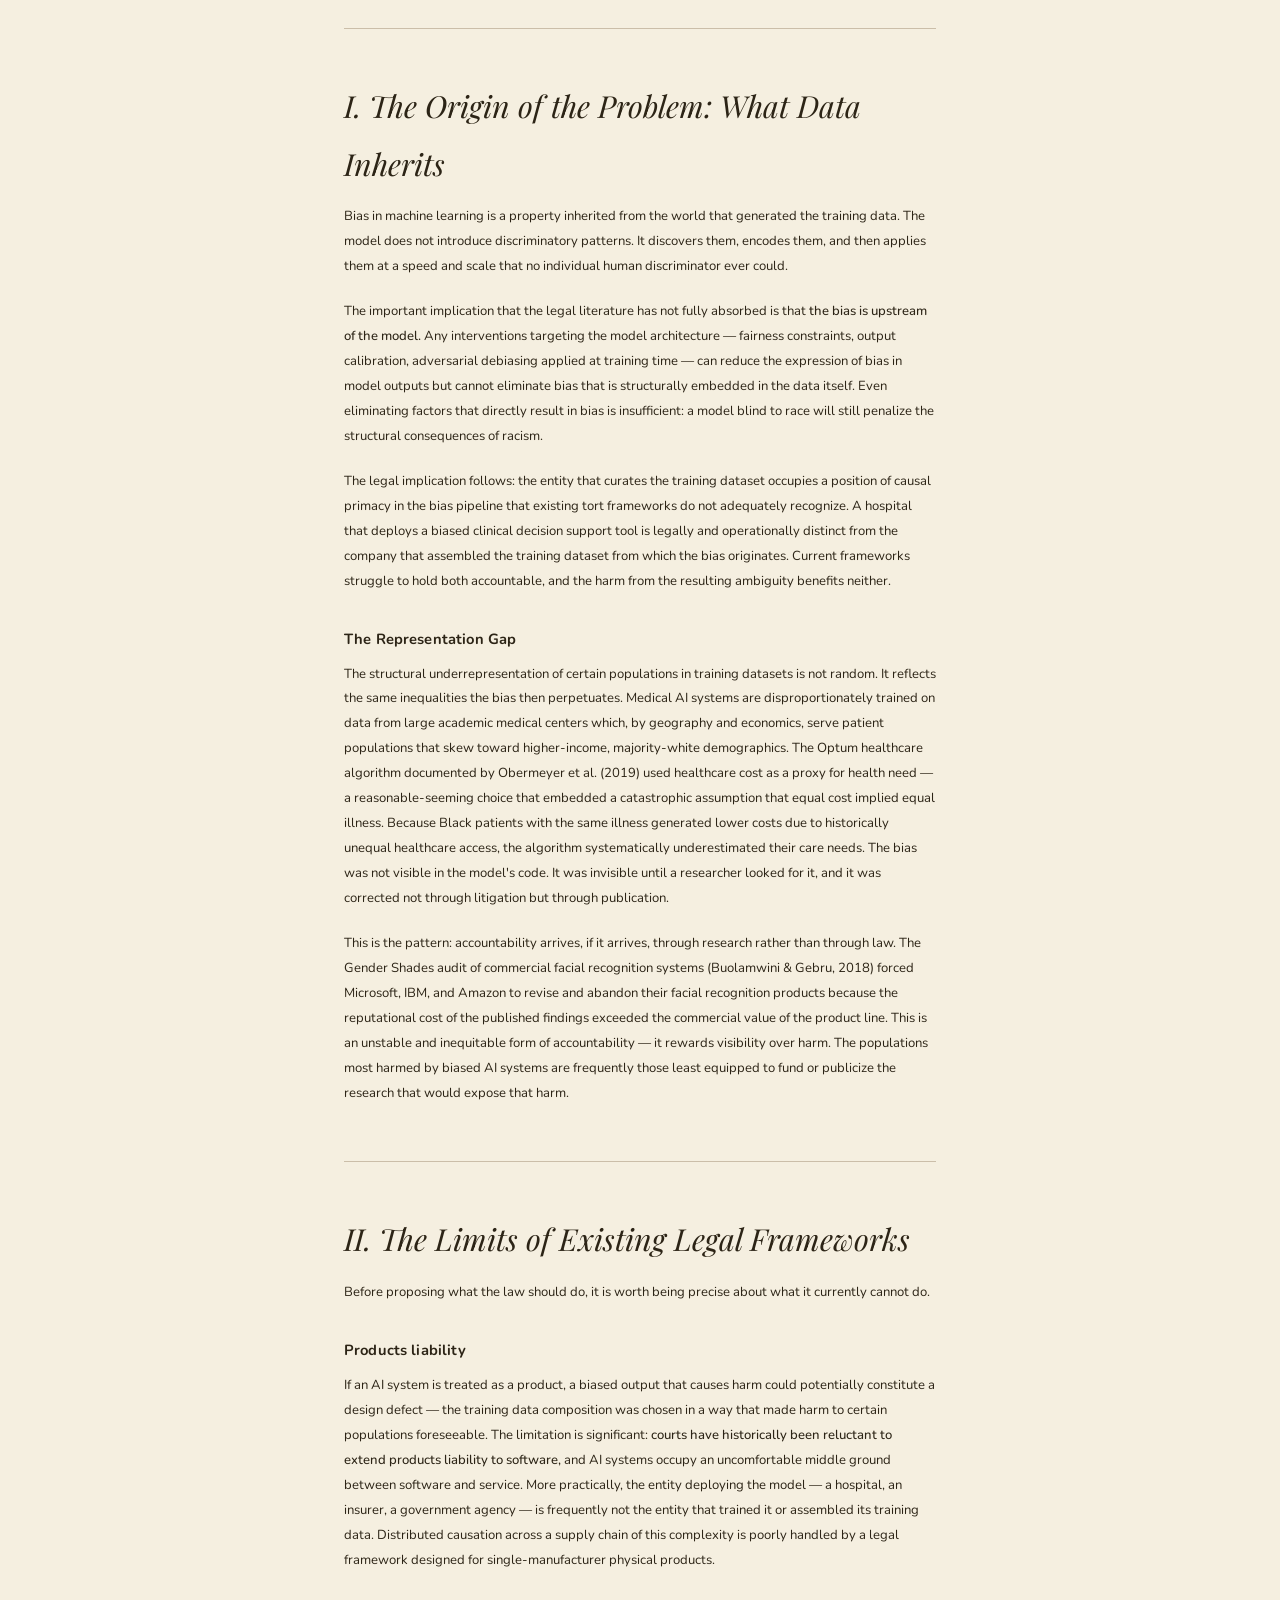
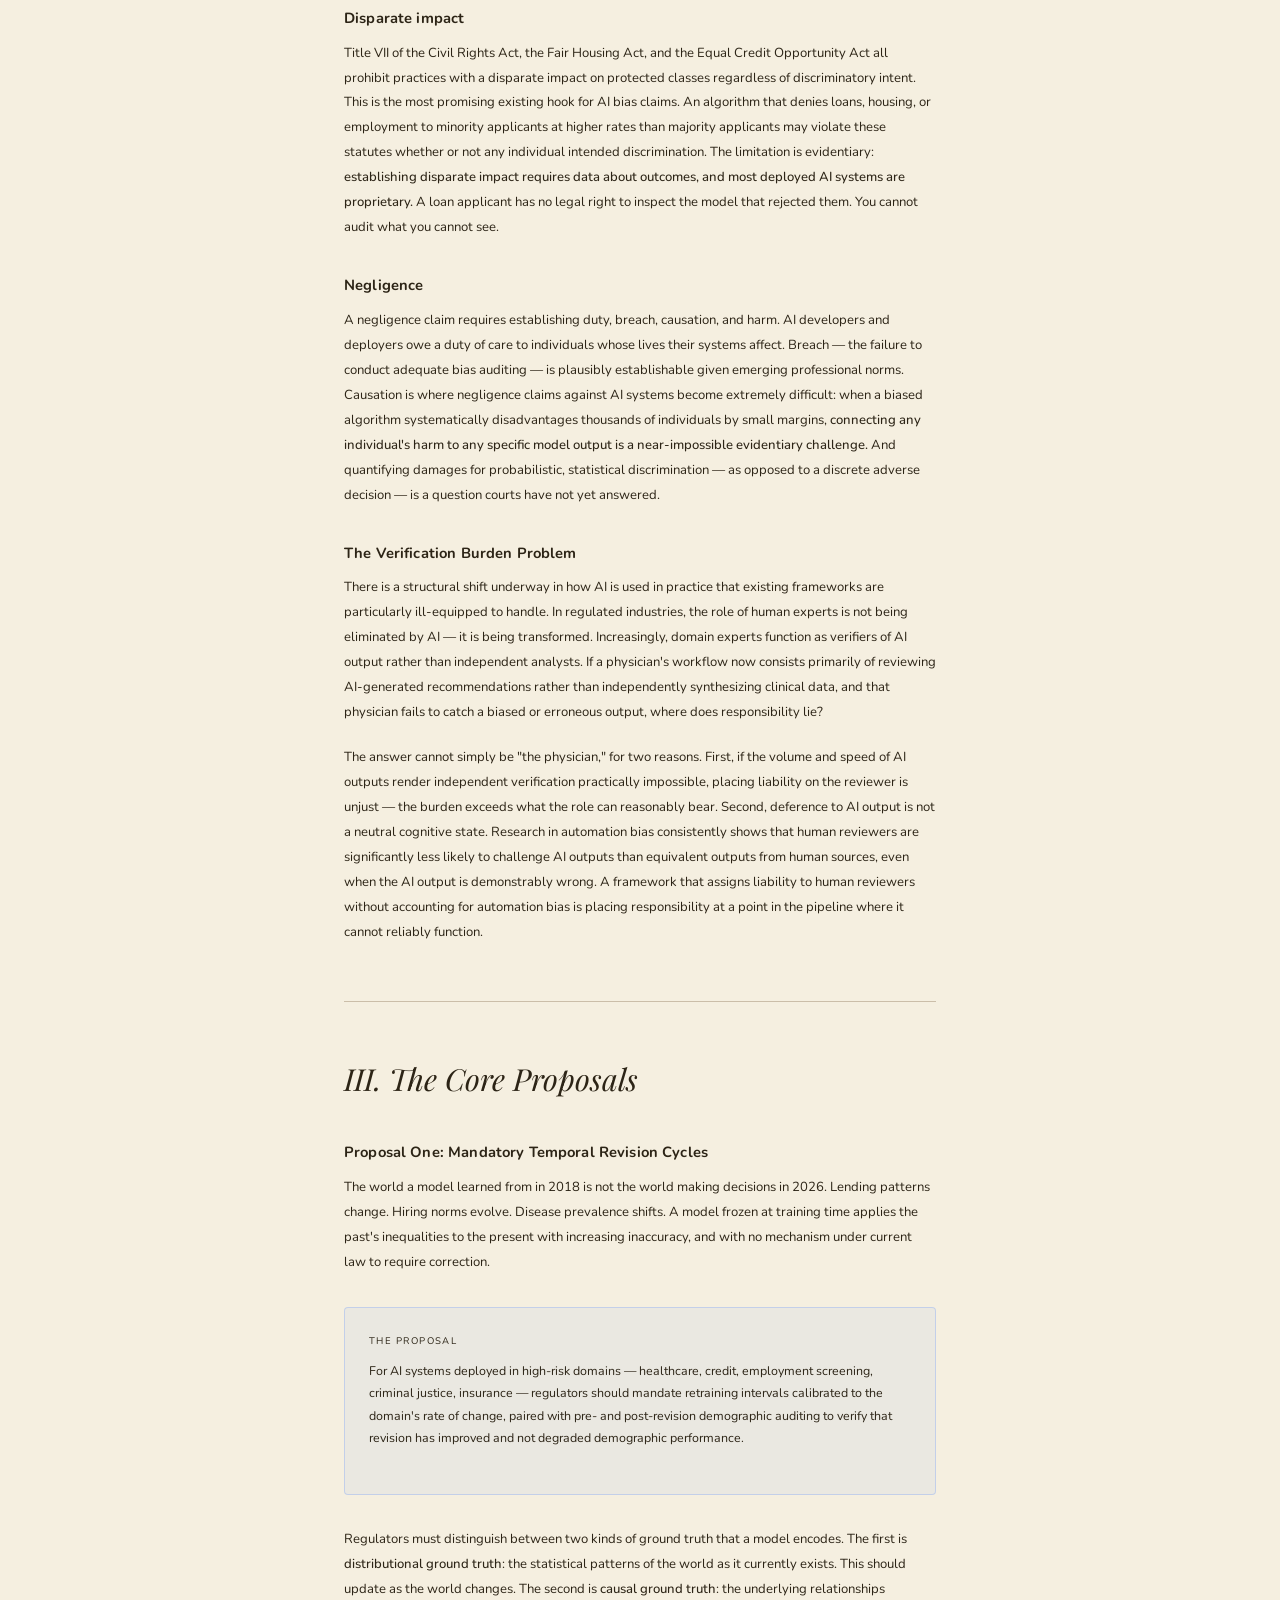
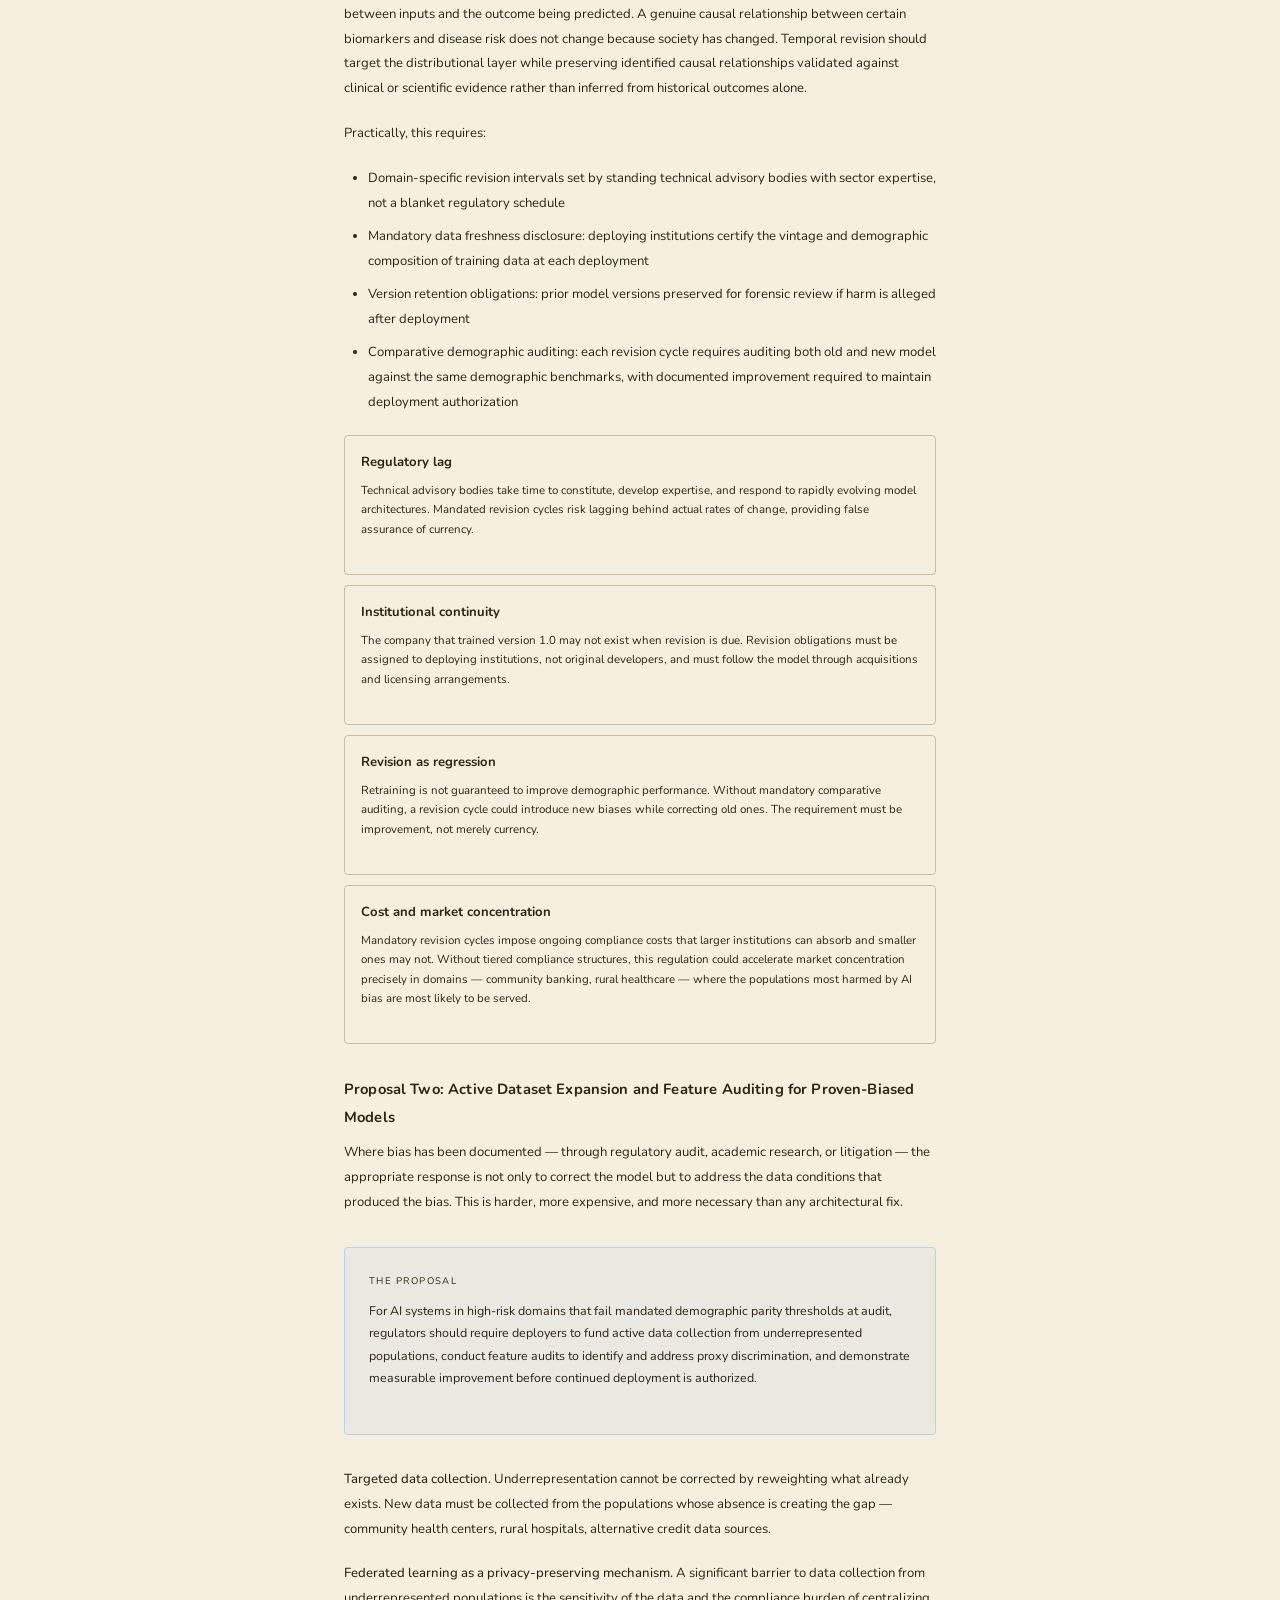
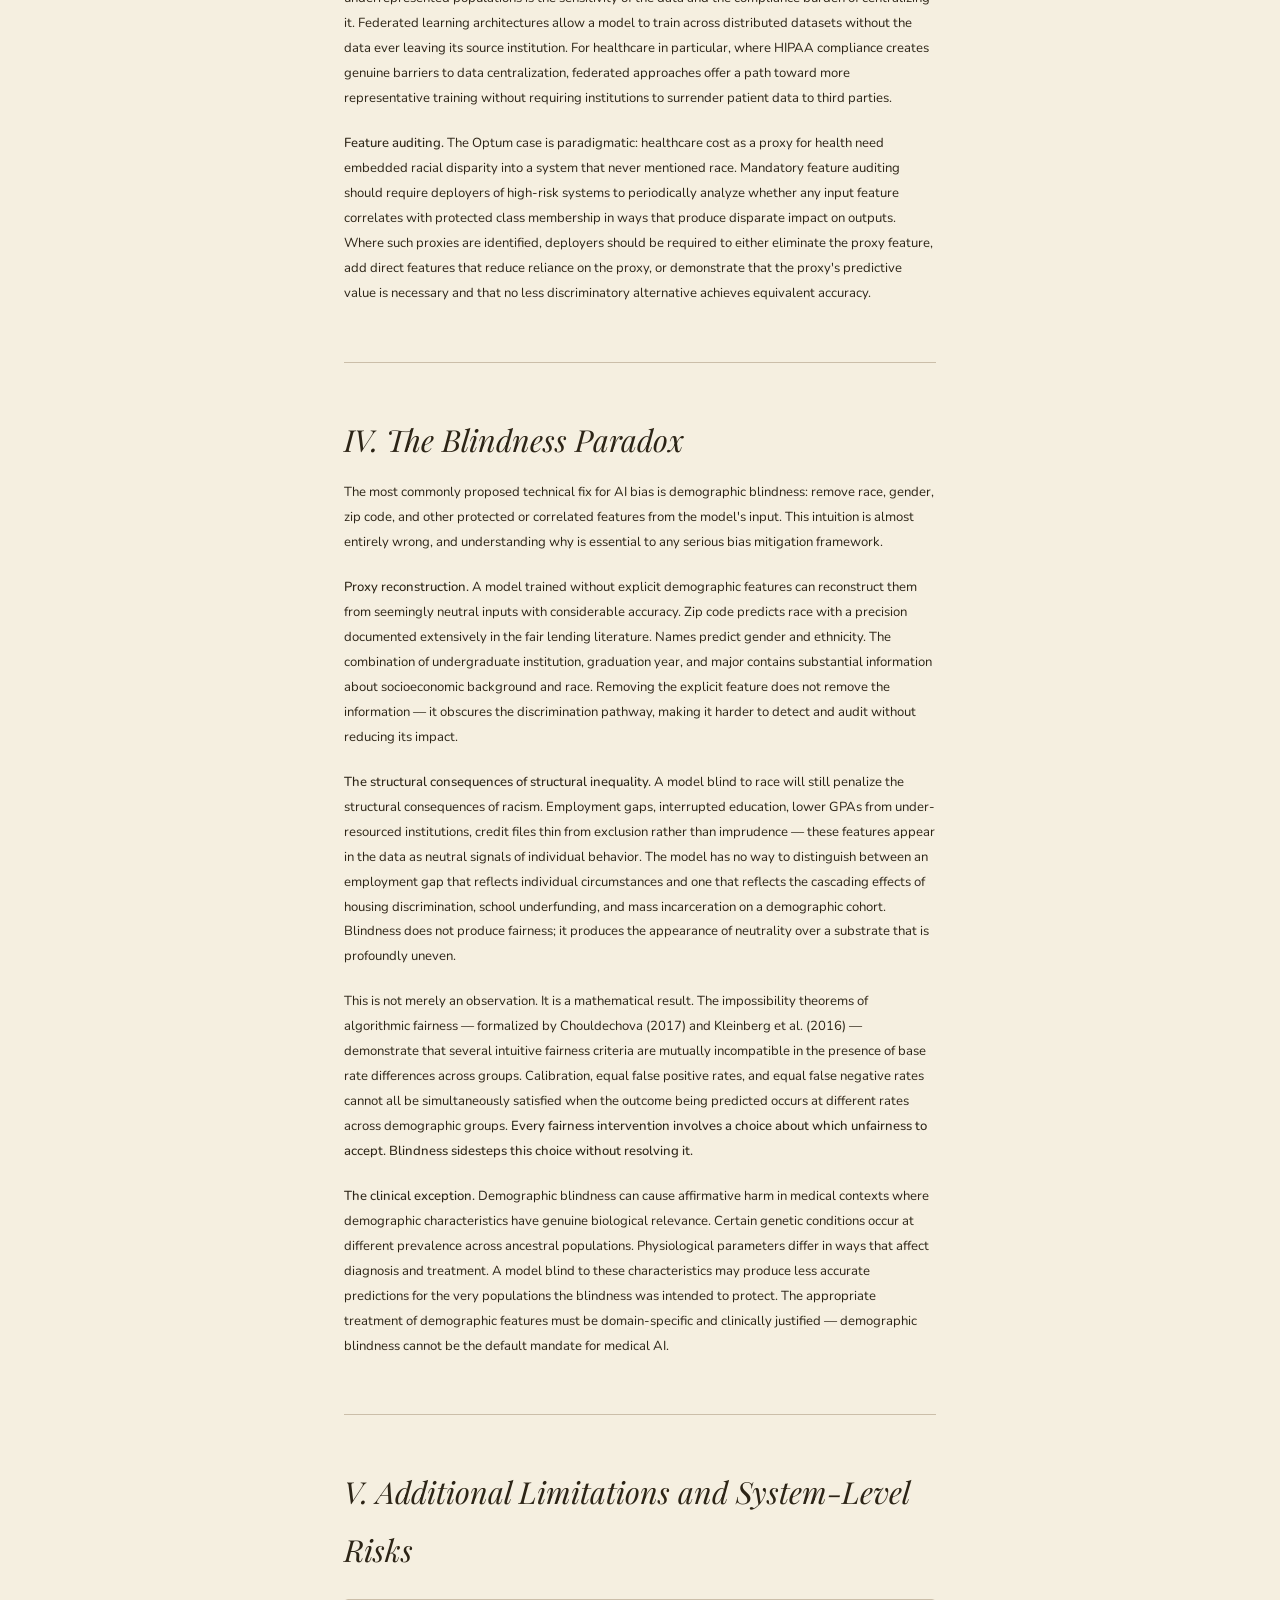
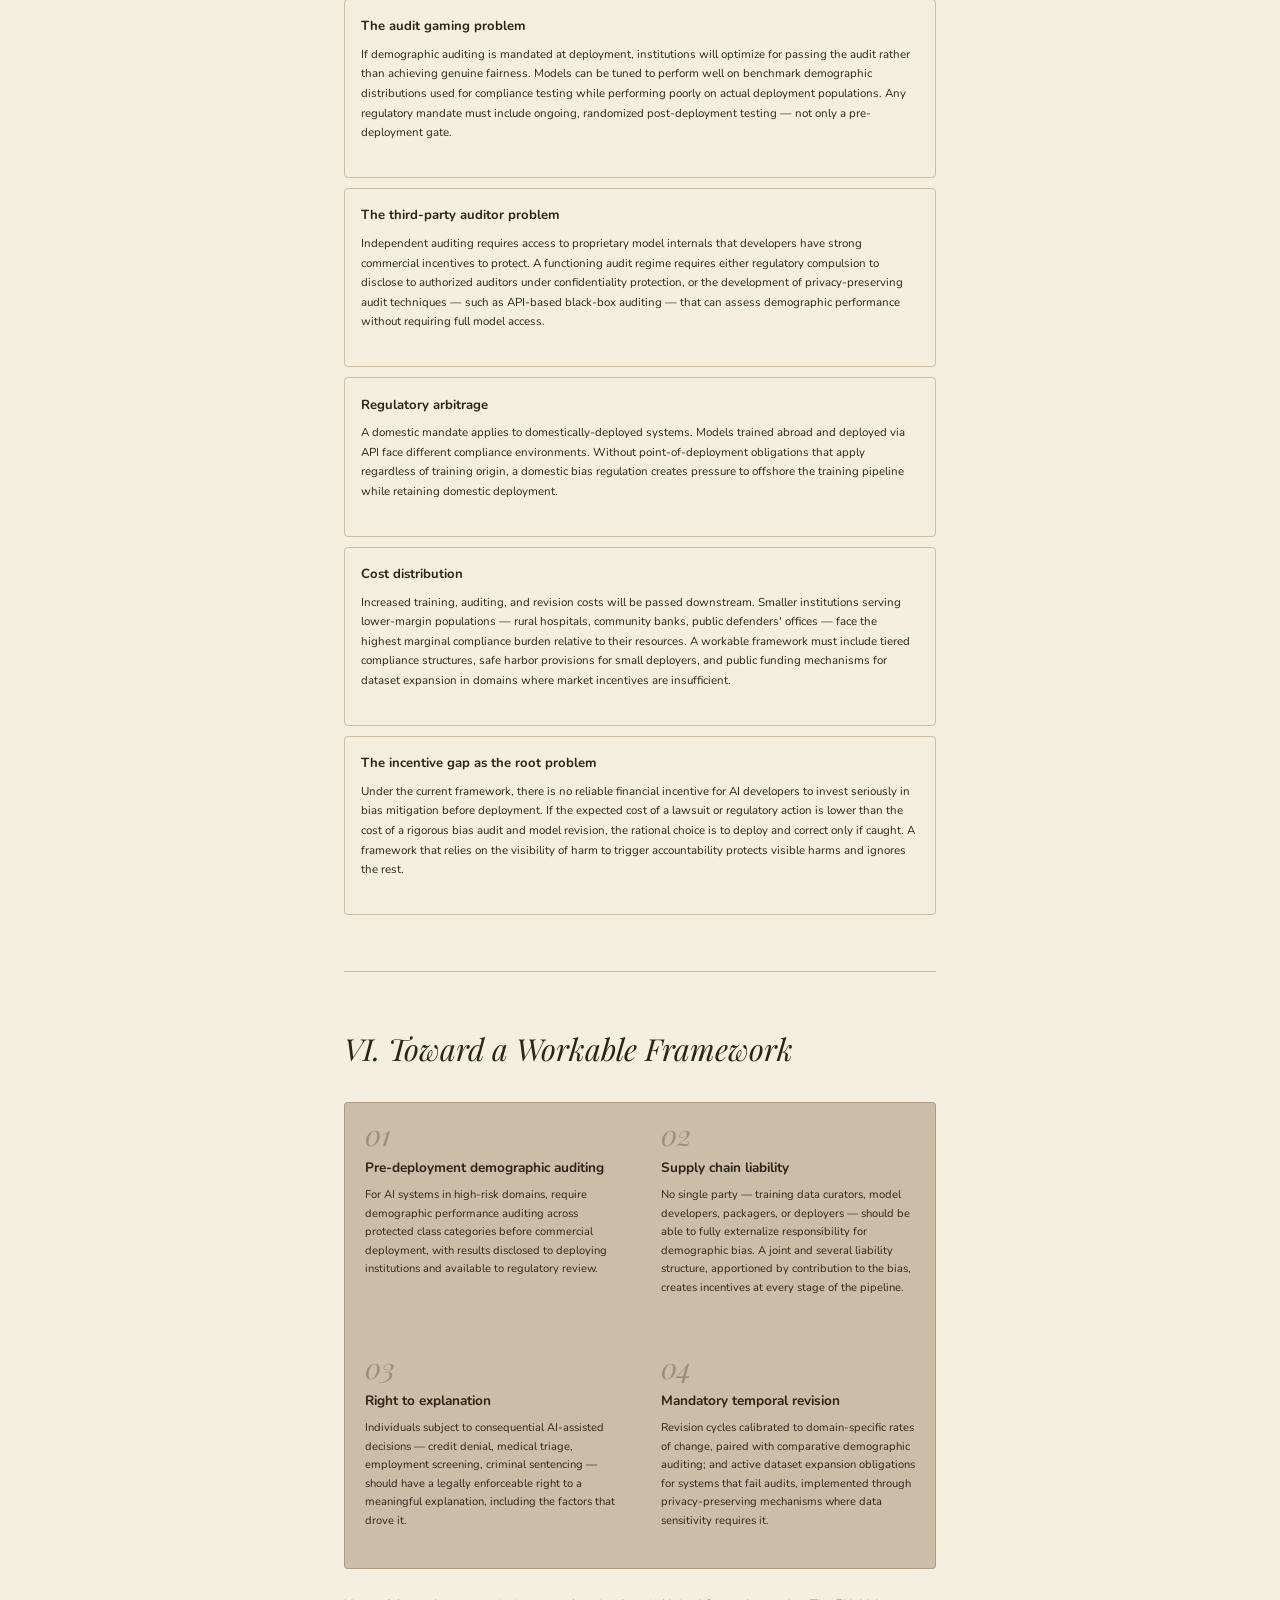
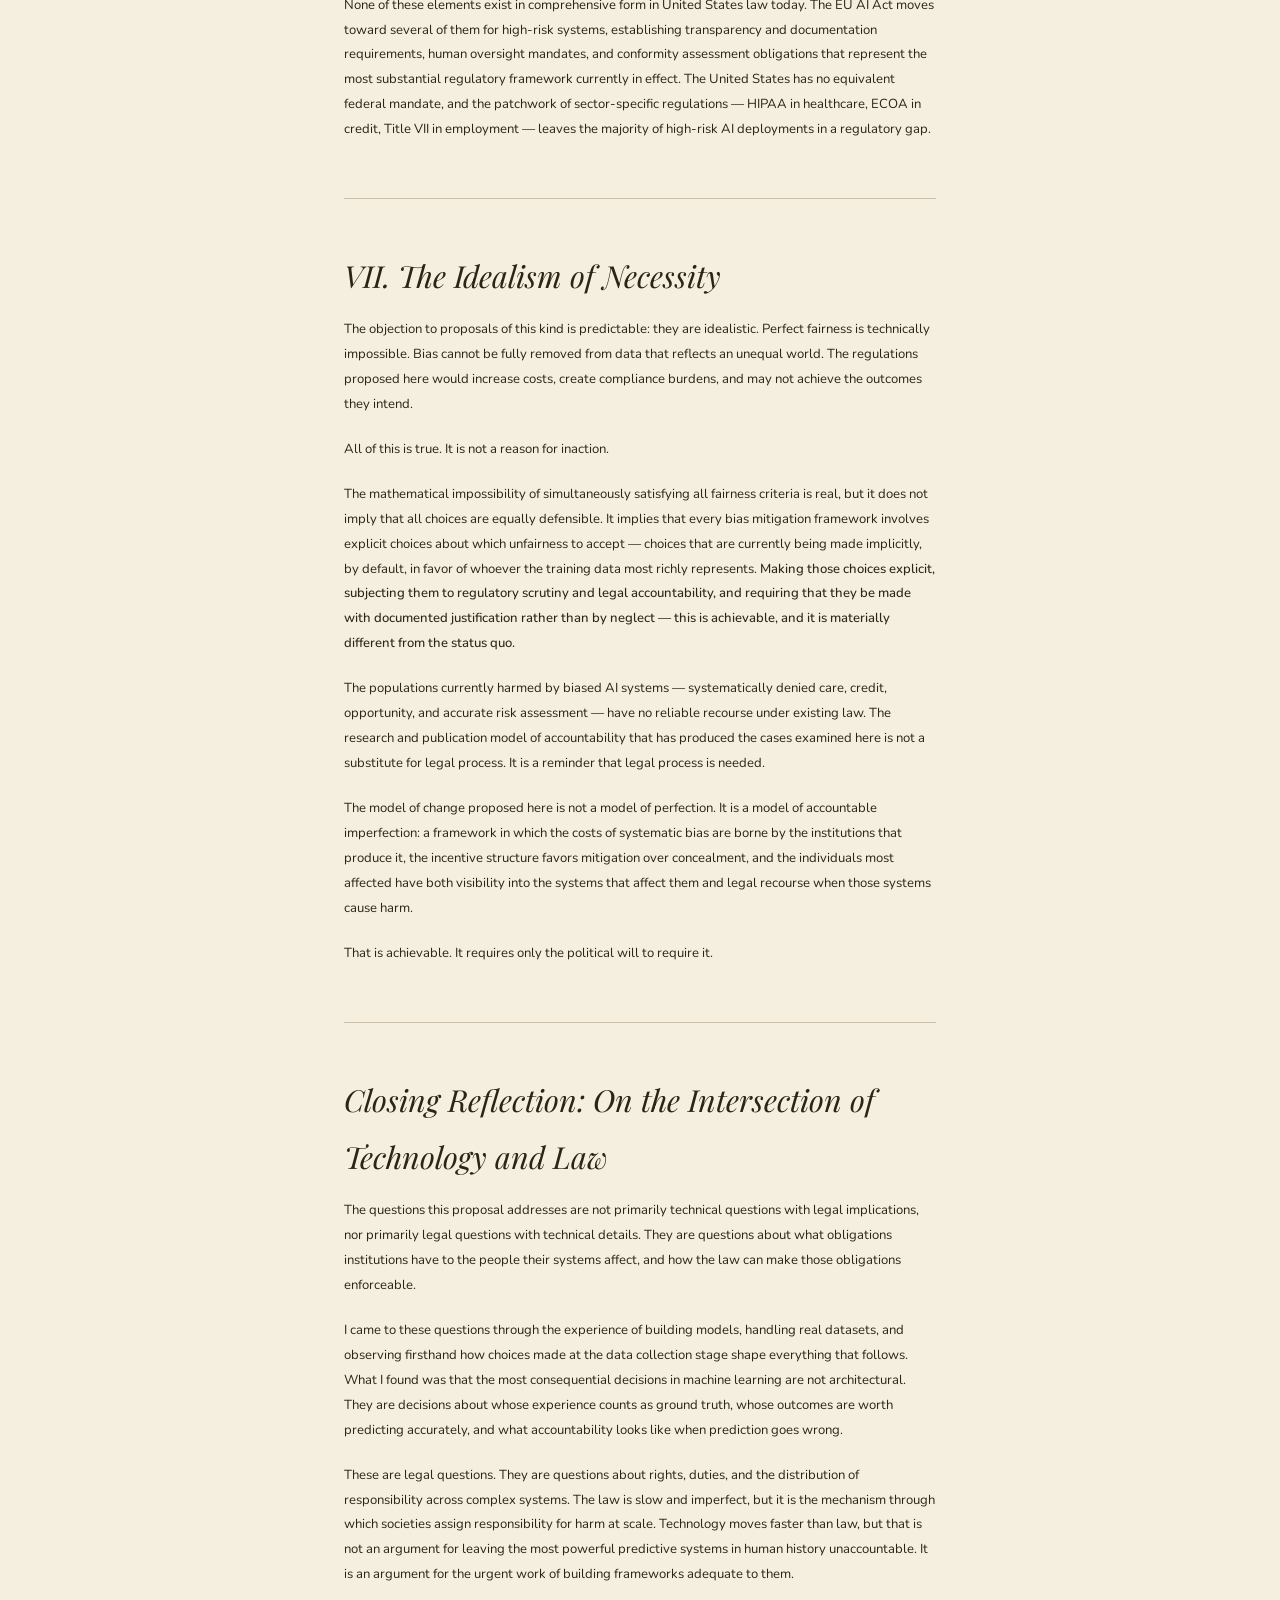
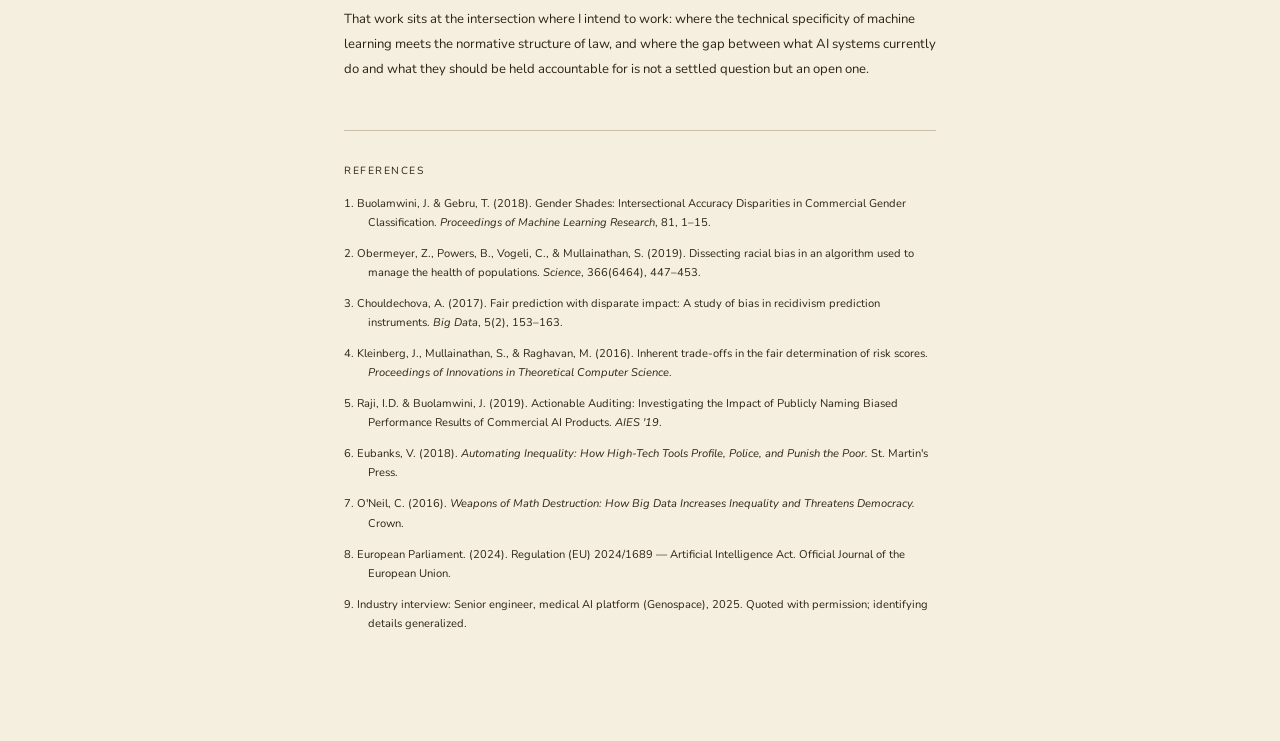
==== commit 775437f6: "Change nav bar background to light green on all writing pages Co-Authored-By: Claude Sonnet 4.6 <nor" ====
--- a/writing/a-model-of-change.html
+++ b/writing/a-model-of-change.html
@@ -16,18 +16,18 @@
       position: fixed; top: 0; left: 0; right: 0; height: 60px;
       display: flex; align-items: center; justify-content: space-between;
       padding: 0 var(--gutter);
-      background: rgba(8,14,26,0.92); backdrop-filter: blur(20px);
-      border-bottom: 1px solid var(--border); z-index: 100;
+      background: rgba(172,224,183,0.95); backdrop-filter: blur(20px);
+      border-bottom: 1px solid rgba(100,170,110,0.4); z-index: 100;
     }
     .writing-nav a {
-      font-family: var(--mono); font-size: 0.72rem; color: var(--text-muted);
+      font-family: var(--mono); font-size: 0.72rem; color: #2a4a2a;
       text-decoration: none; letter-spacing: 0.08em; transition: color 0.2s, border-color 0.2s;
-      border: 1px solid var(--border); border-radius: 4px; padding: 0.35rem 0.85rem;
-    }
-    .writing-nav a:hover { color: var(--blue-bright); border-color: var(--blue-bright); }
+      border: 1px solid rgba(80,140,80,0.5); border-radius: 4px; padding: 0.35rem 0.85rem;
+    }
+    .writing-nav a:hover { color: #0a2a0a; border-color: #0a2a0a; }
     .writing-nav-logo {
       font-family: var(--mono); font-size: 0.8rem;
-      color: var(--blue-bright); letter-spacing: 0.1em;
+      color: #1a4a1a; letter-spacing: 0.1em;
     }
 
     .article {
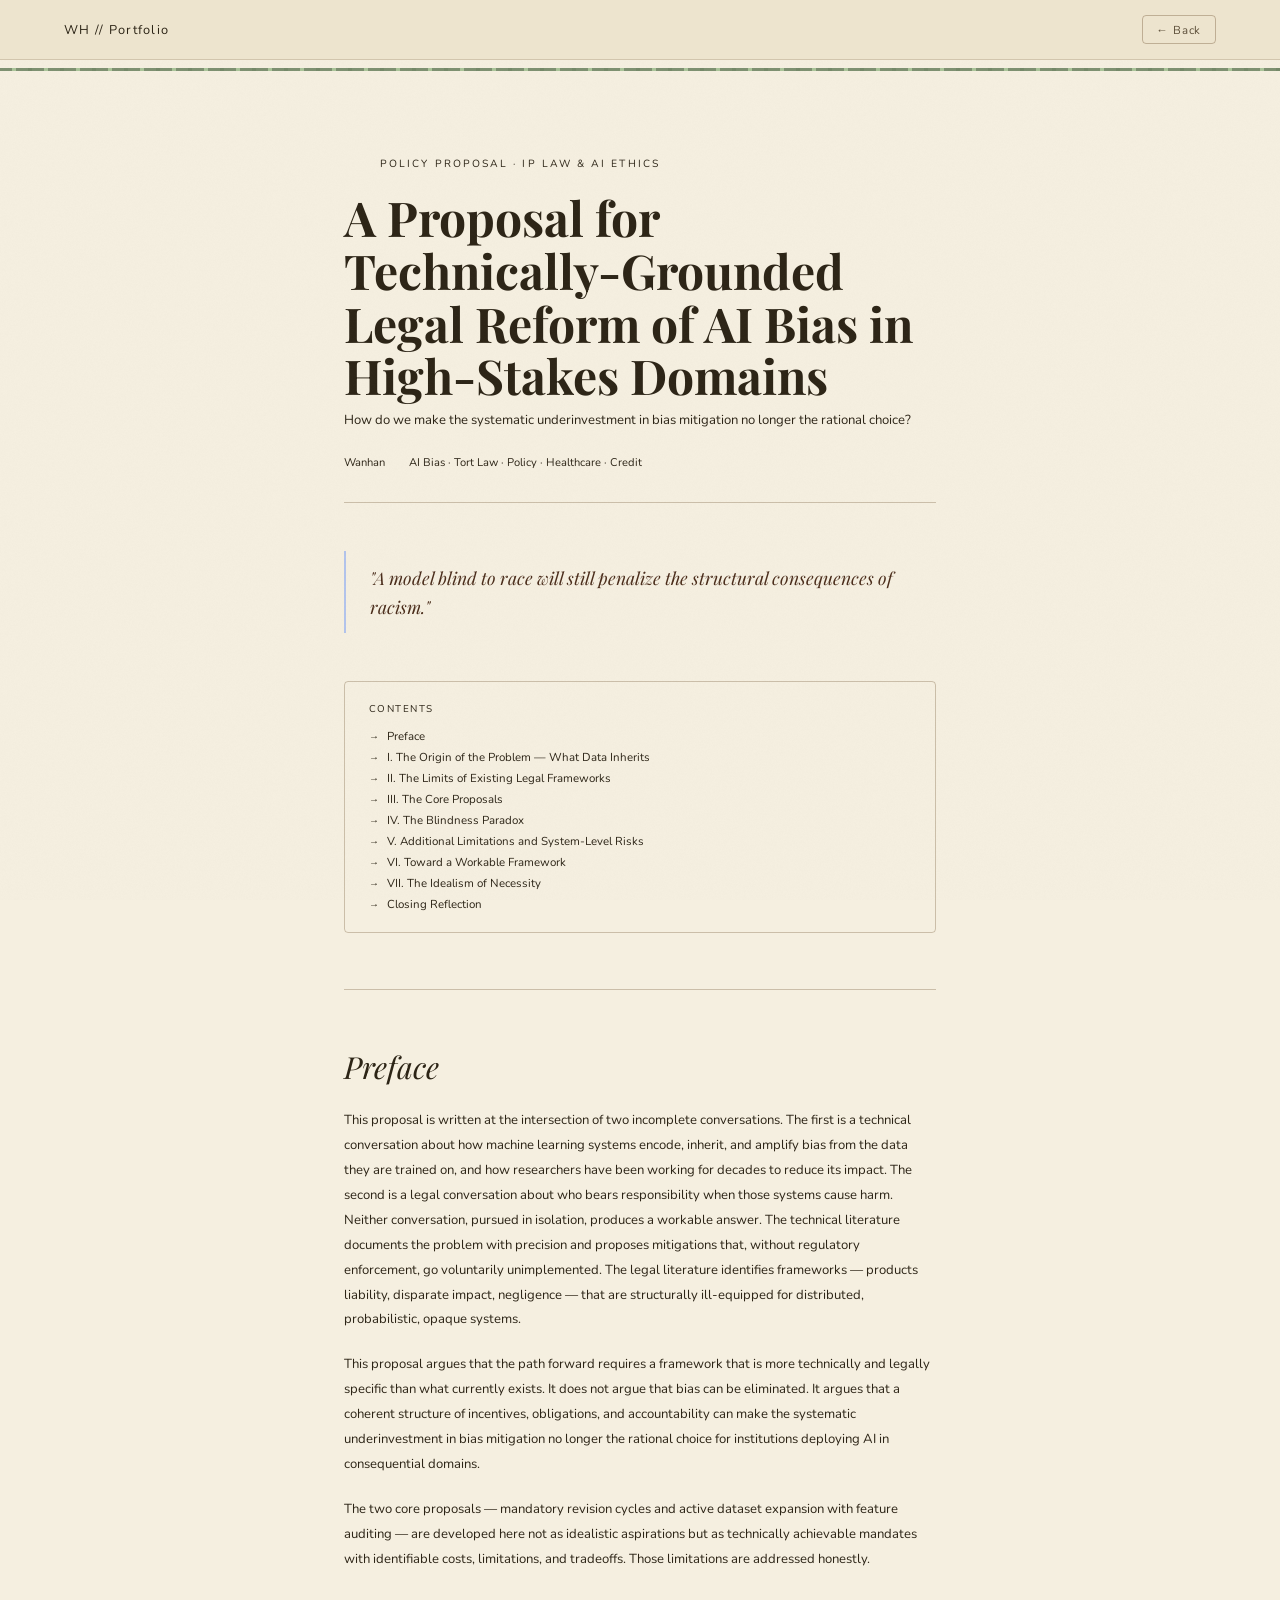
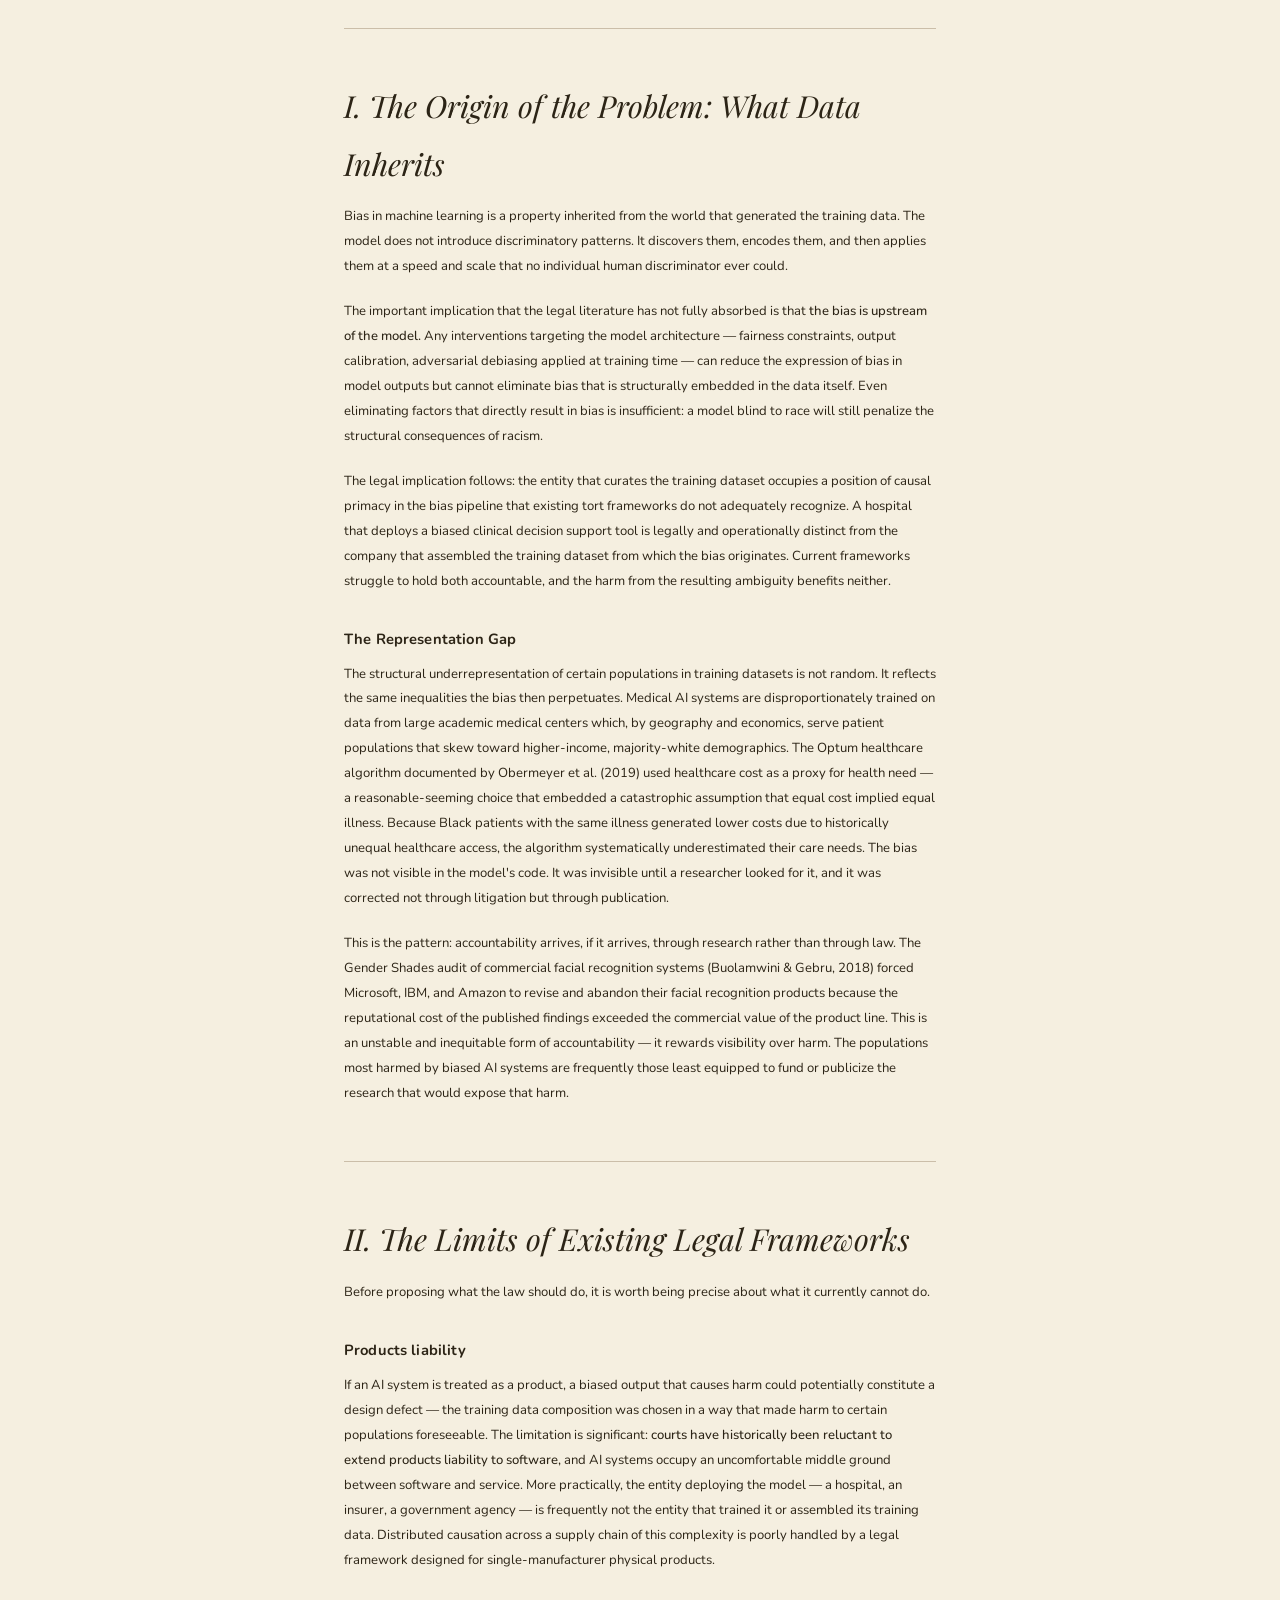
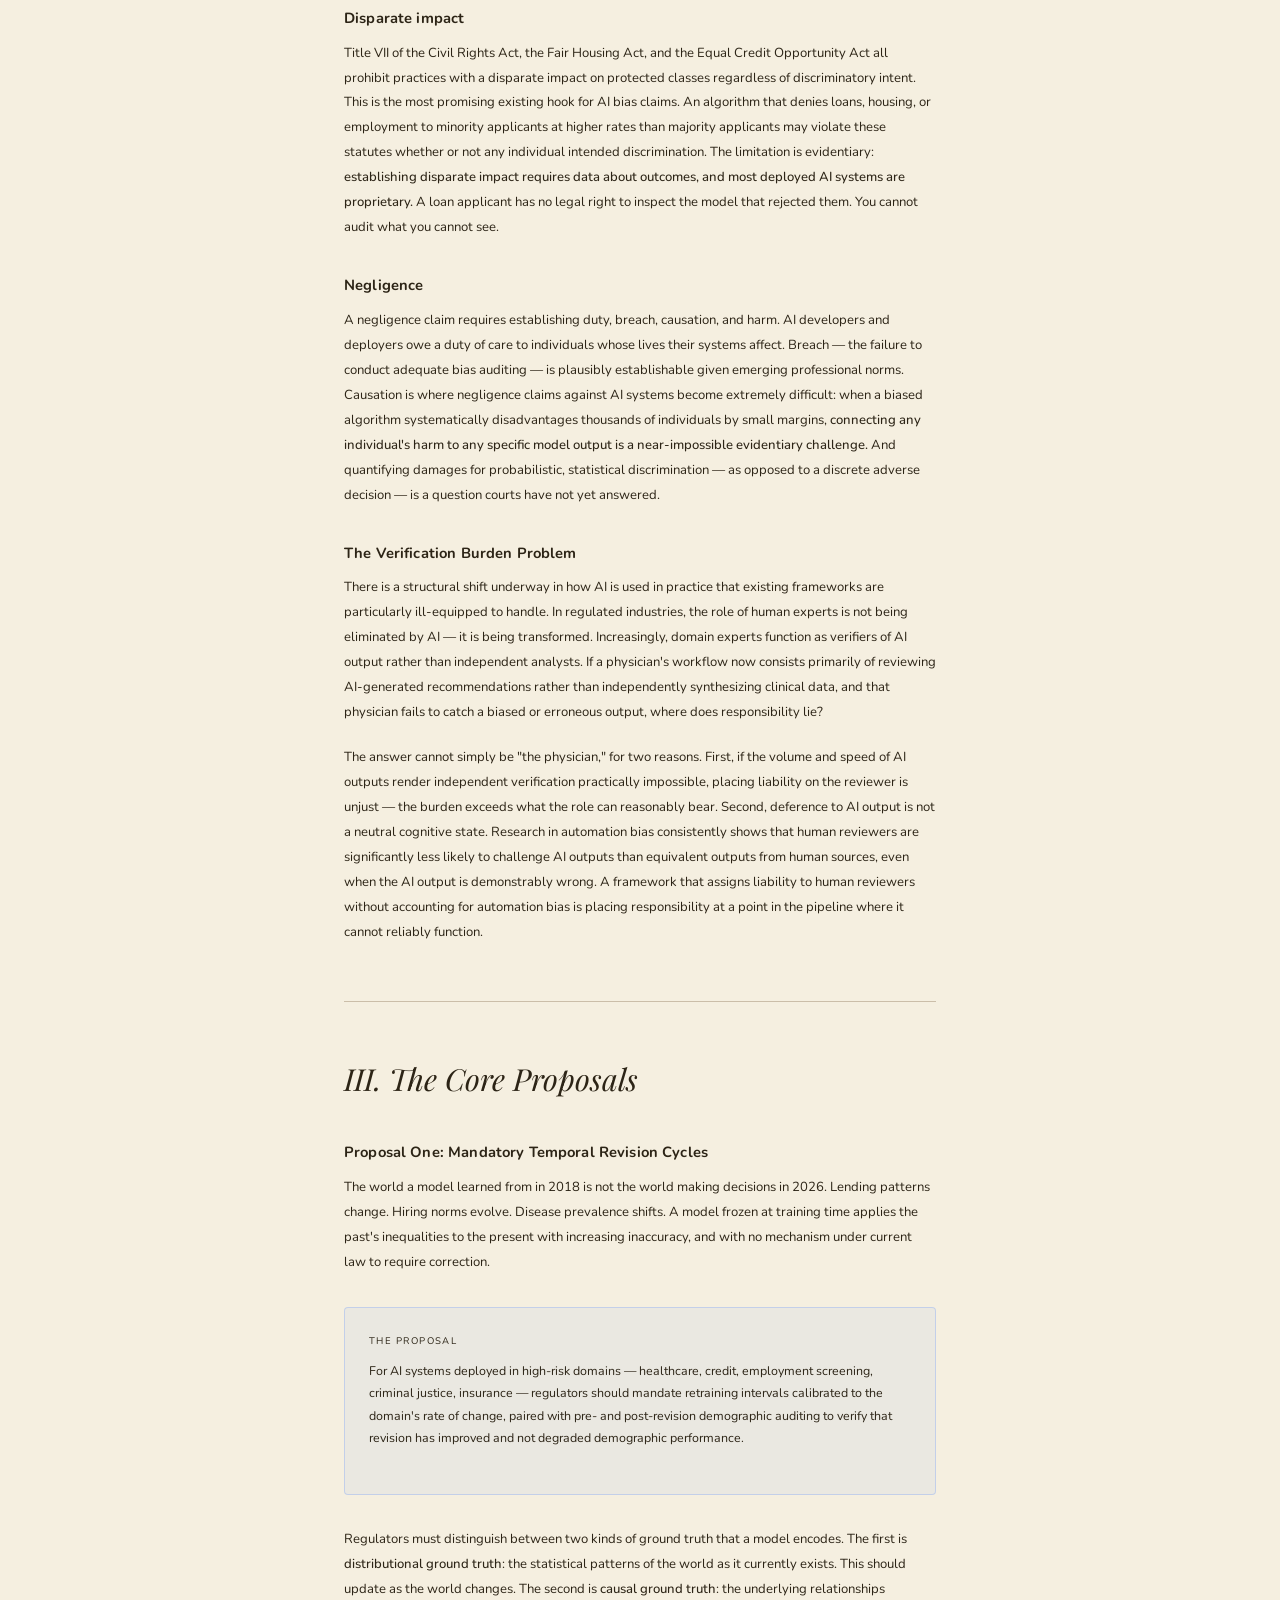
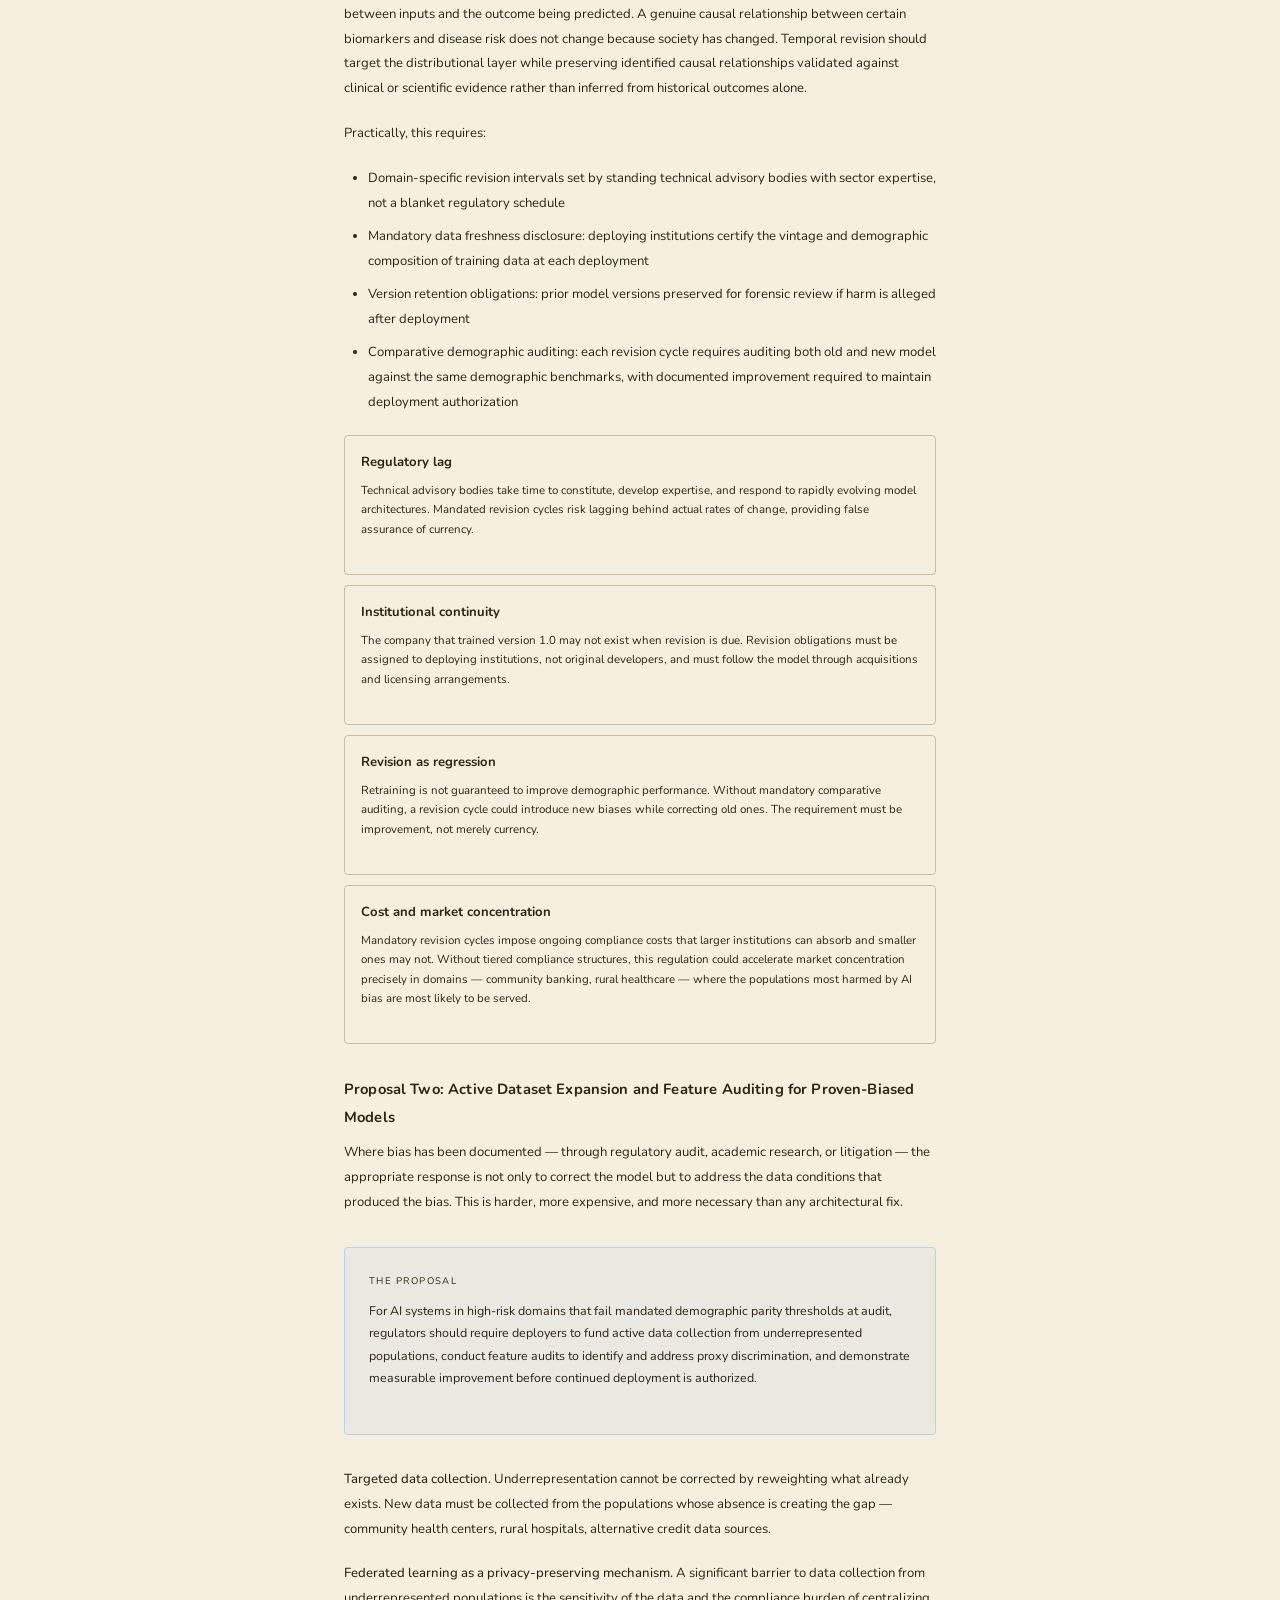
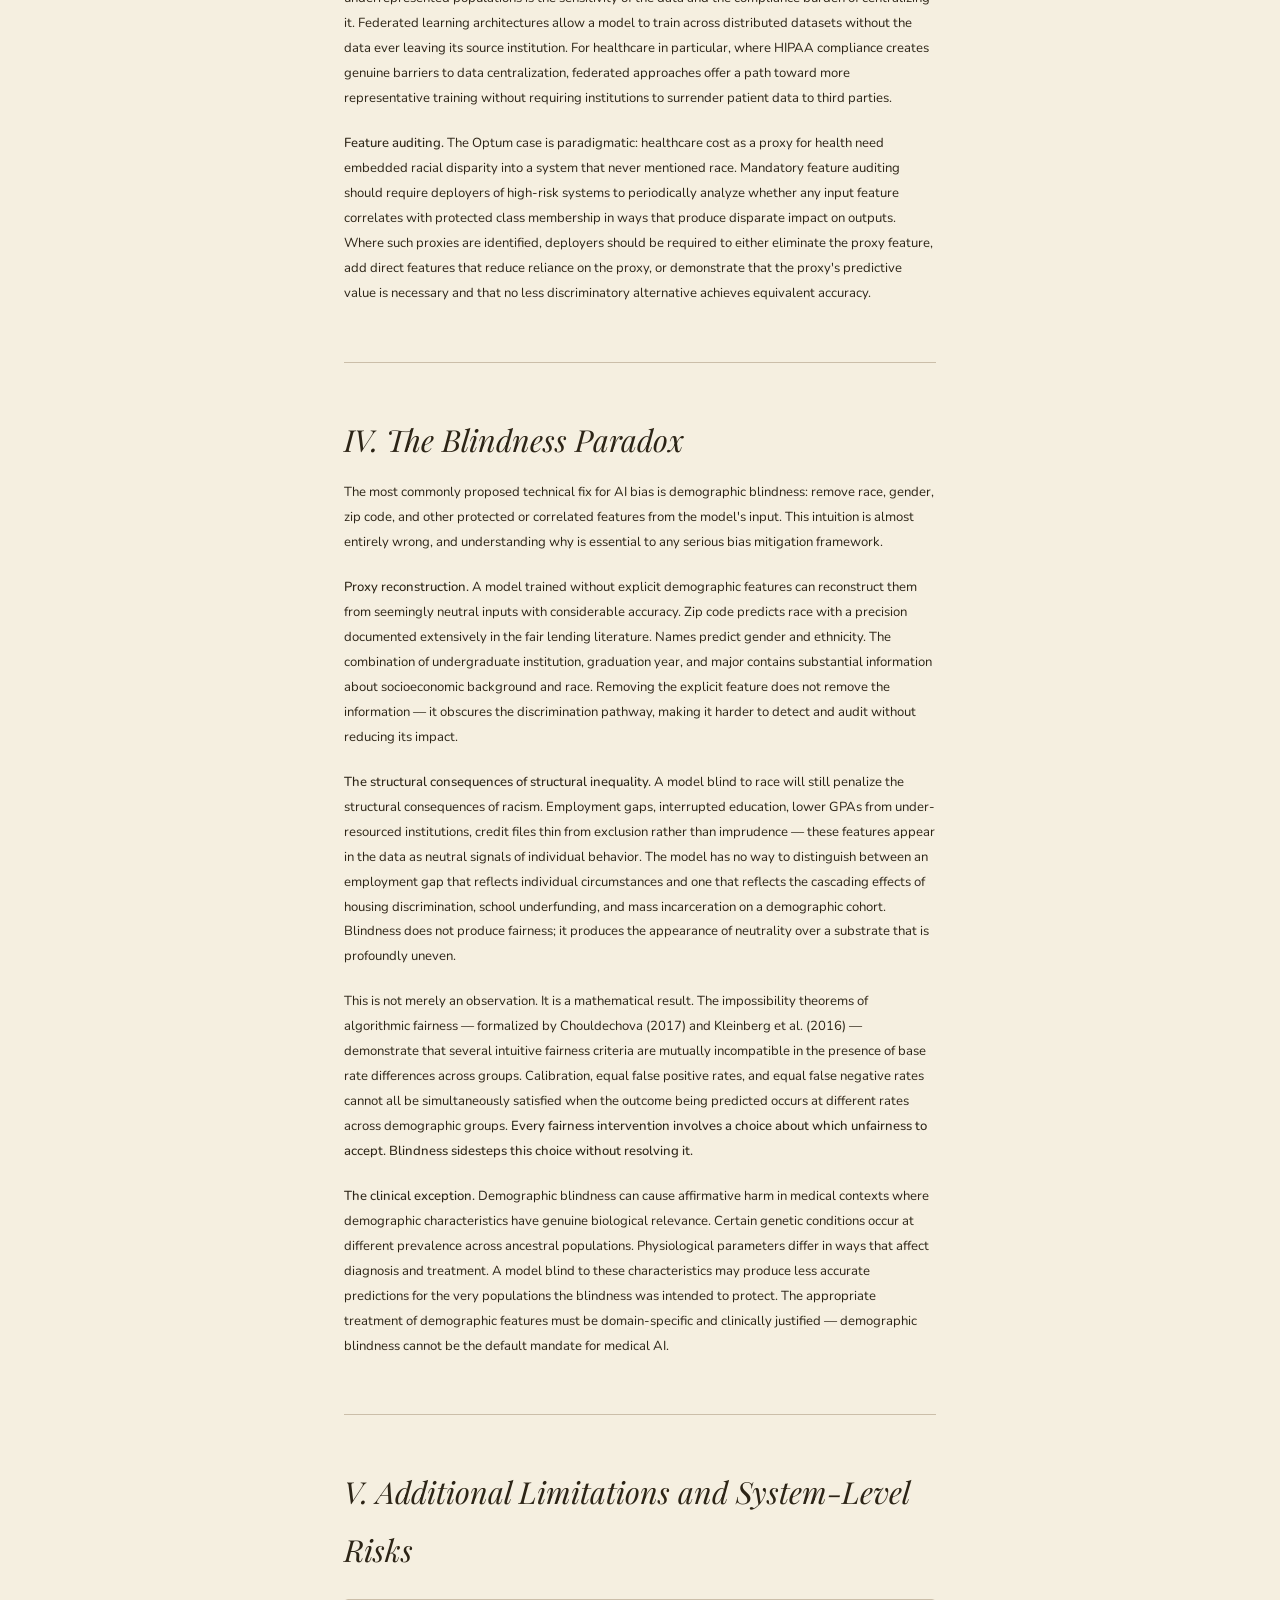
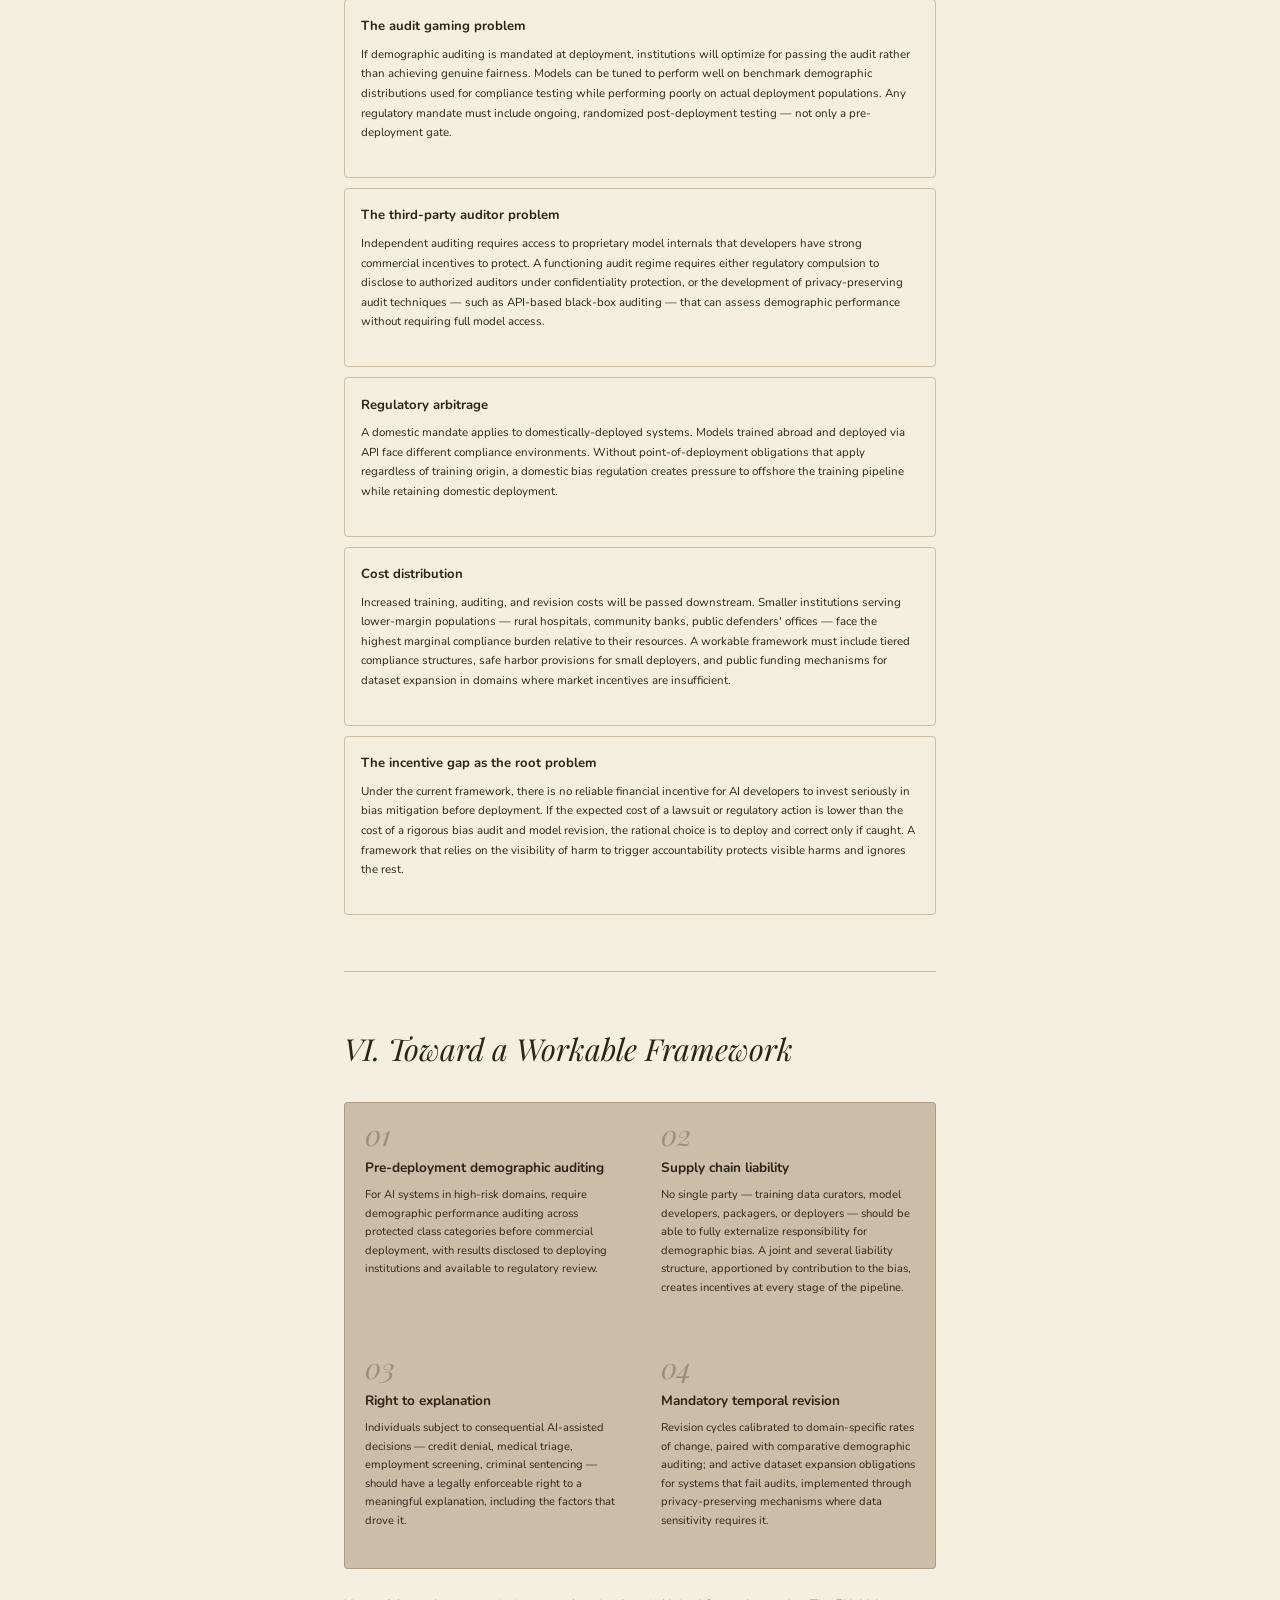
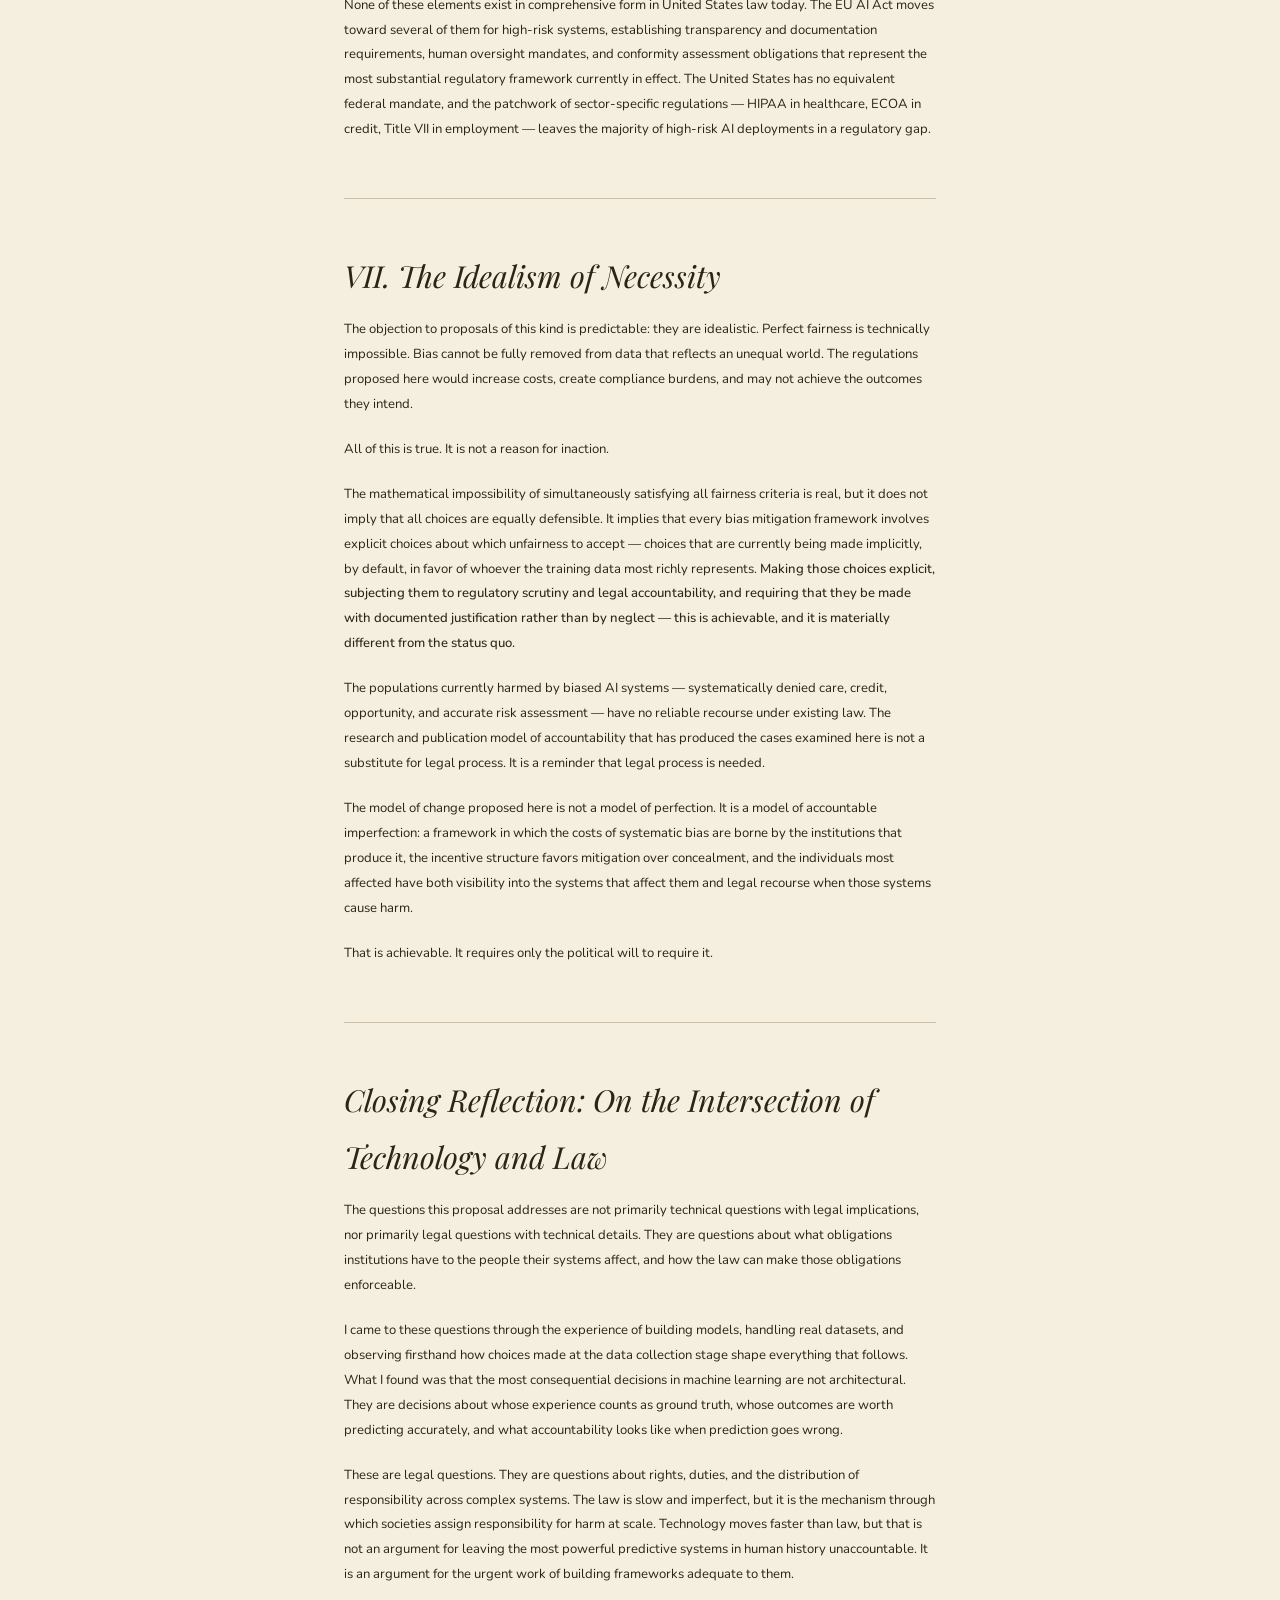
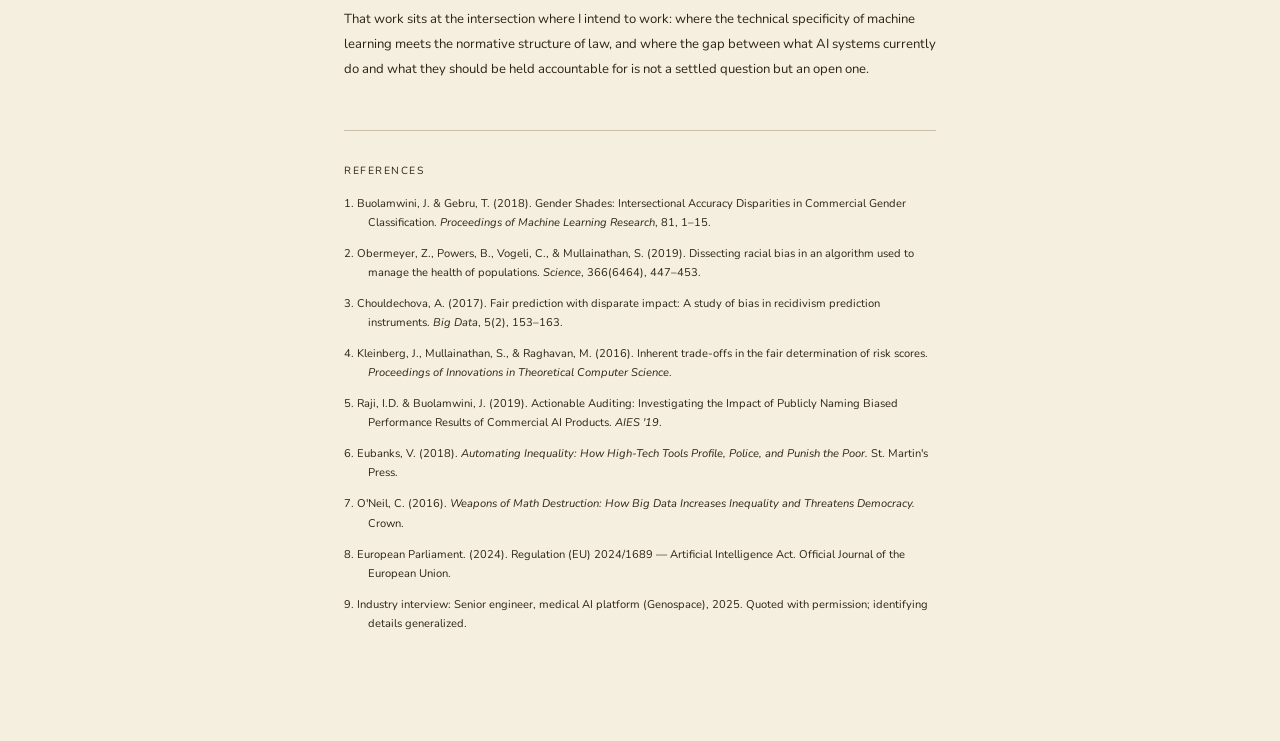
==== commit d166ab75: "Change writing nav bar to match home page tan color Co-Authored-By: Claude Sonnet 4.6 <noreply@anthr" ====
--- a/writing/a-model-of-change.html
+++ b/writing/a-model-of-change.html
@@ -16,18 +16,18 @@
       position: fixed; top: 0; left: 0; right: 0; height: 60px;
       display: flex; align-items: center; justify-content: space-between;
       padding: 0 var(--gutter);
-      background: rgba(172,224,183,0.95); backdrop-filter: blur(20px);
-      border-bottom: 1px solid rgba(100,170,110,0.4); z-index: 100;
+      background: rgba(237,228,206,0.97); backdrop-filter: blur(20px);
+      border-bottom: 1px solid rgba(107,76,42,0.2); z-index: 100;
     }
     .writing-nav a {
-      font-family: var(--mono); font-size: 0.72rem; color: #2a4a2a;
+      font-family: var(--mono); font-size: 0.72rem; color: #5c4e38;
       text-decoration: none; letter-spacing: 0.08em; transition: color 0.2s, border-color 0.2s;
-      border: 1px solid rgba(80,140,80,0.5); border-radius: 4px; padding: 0.35rem 0.85rem;
-    }
-    .writing-nav a:hover { color: #0a2a0a; border-color: #0a2a0a; }
+      border: 1px solid rgba(107,76,42,0.35); border-radius: 4px; padding: 0.35rem 0.85rem;
+    }
+    .writing-nav a:hover { color: #2c2416; border-color: #6b4c2a; }
     .writing-nav-logo {
       font-family: var(--mono); font-size: 0.8rem;
-      color: #1a4a1a; letter-spacing: 0.1em;
+      color: #2c2416; letter-spacing: 0.1em;
     }
 
     .article {
